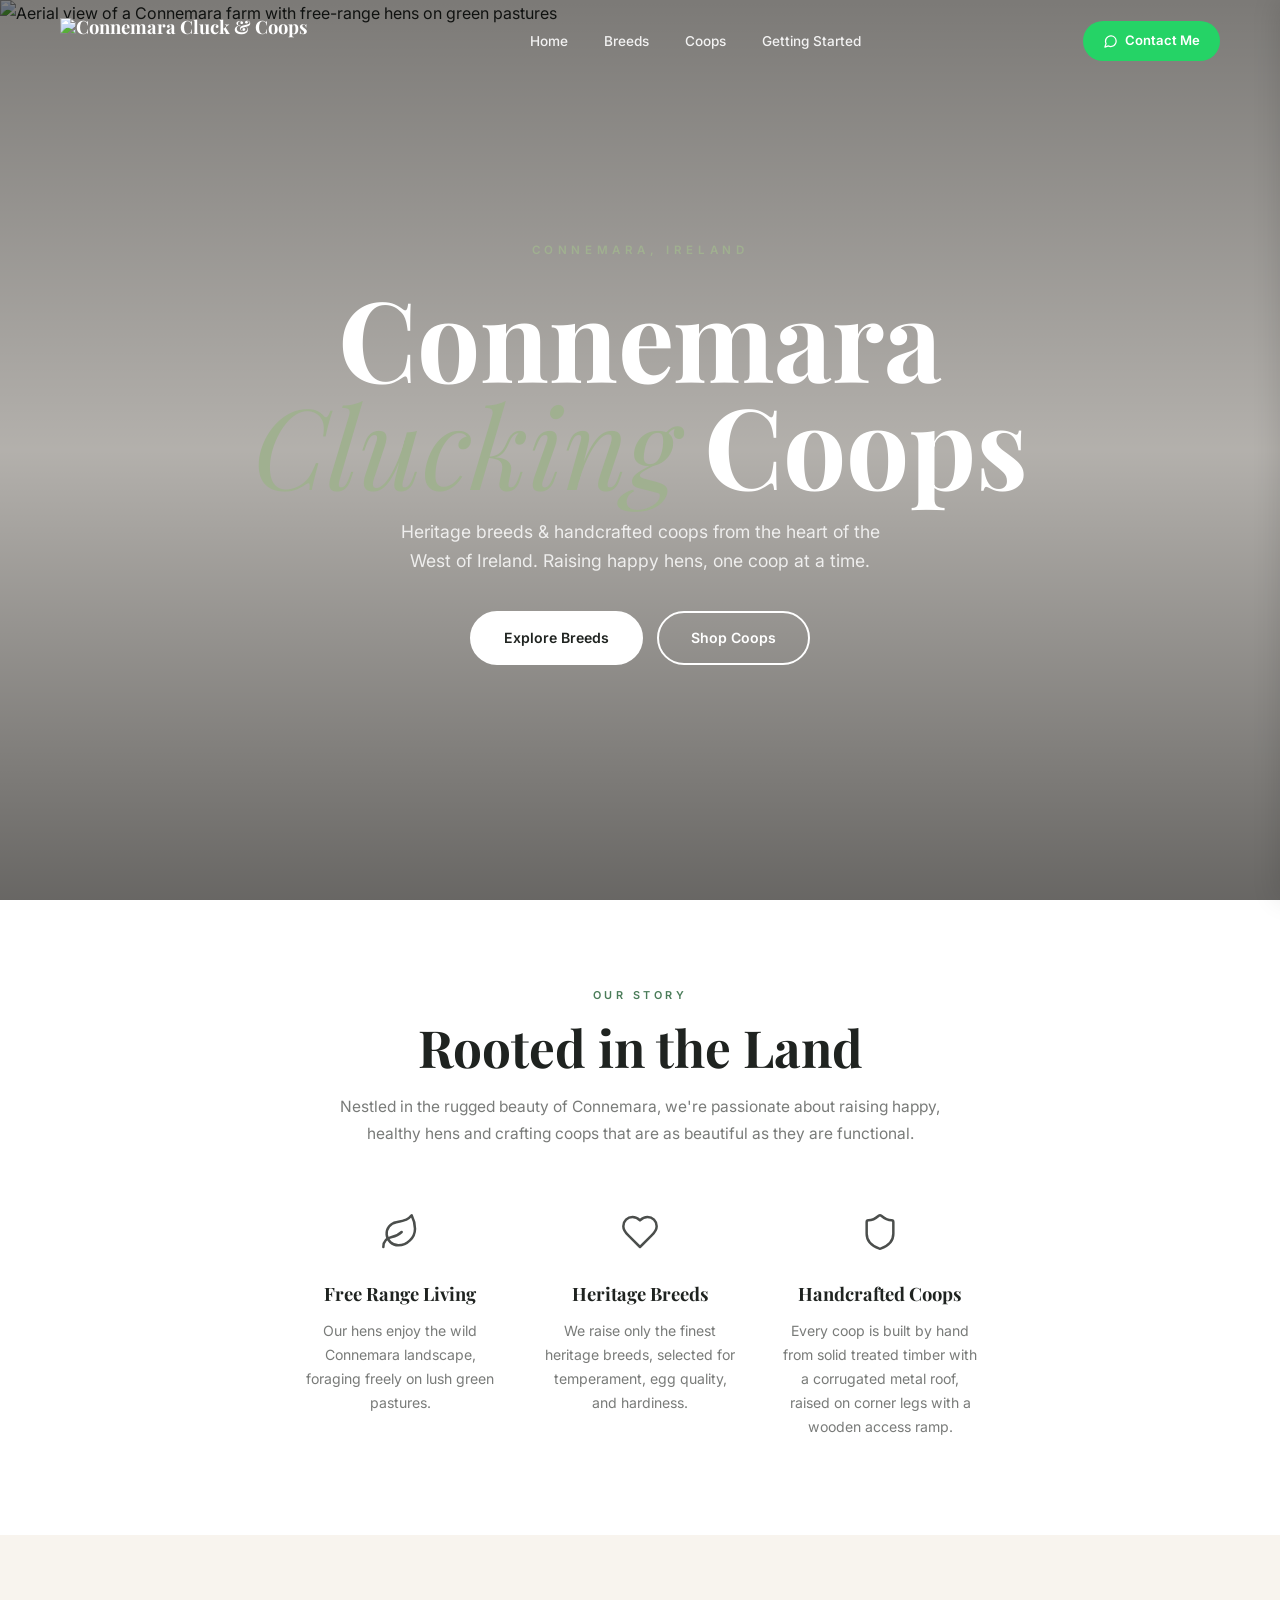
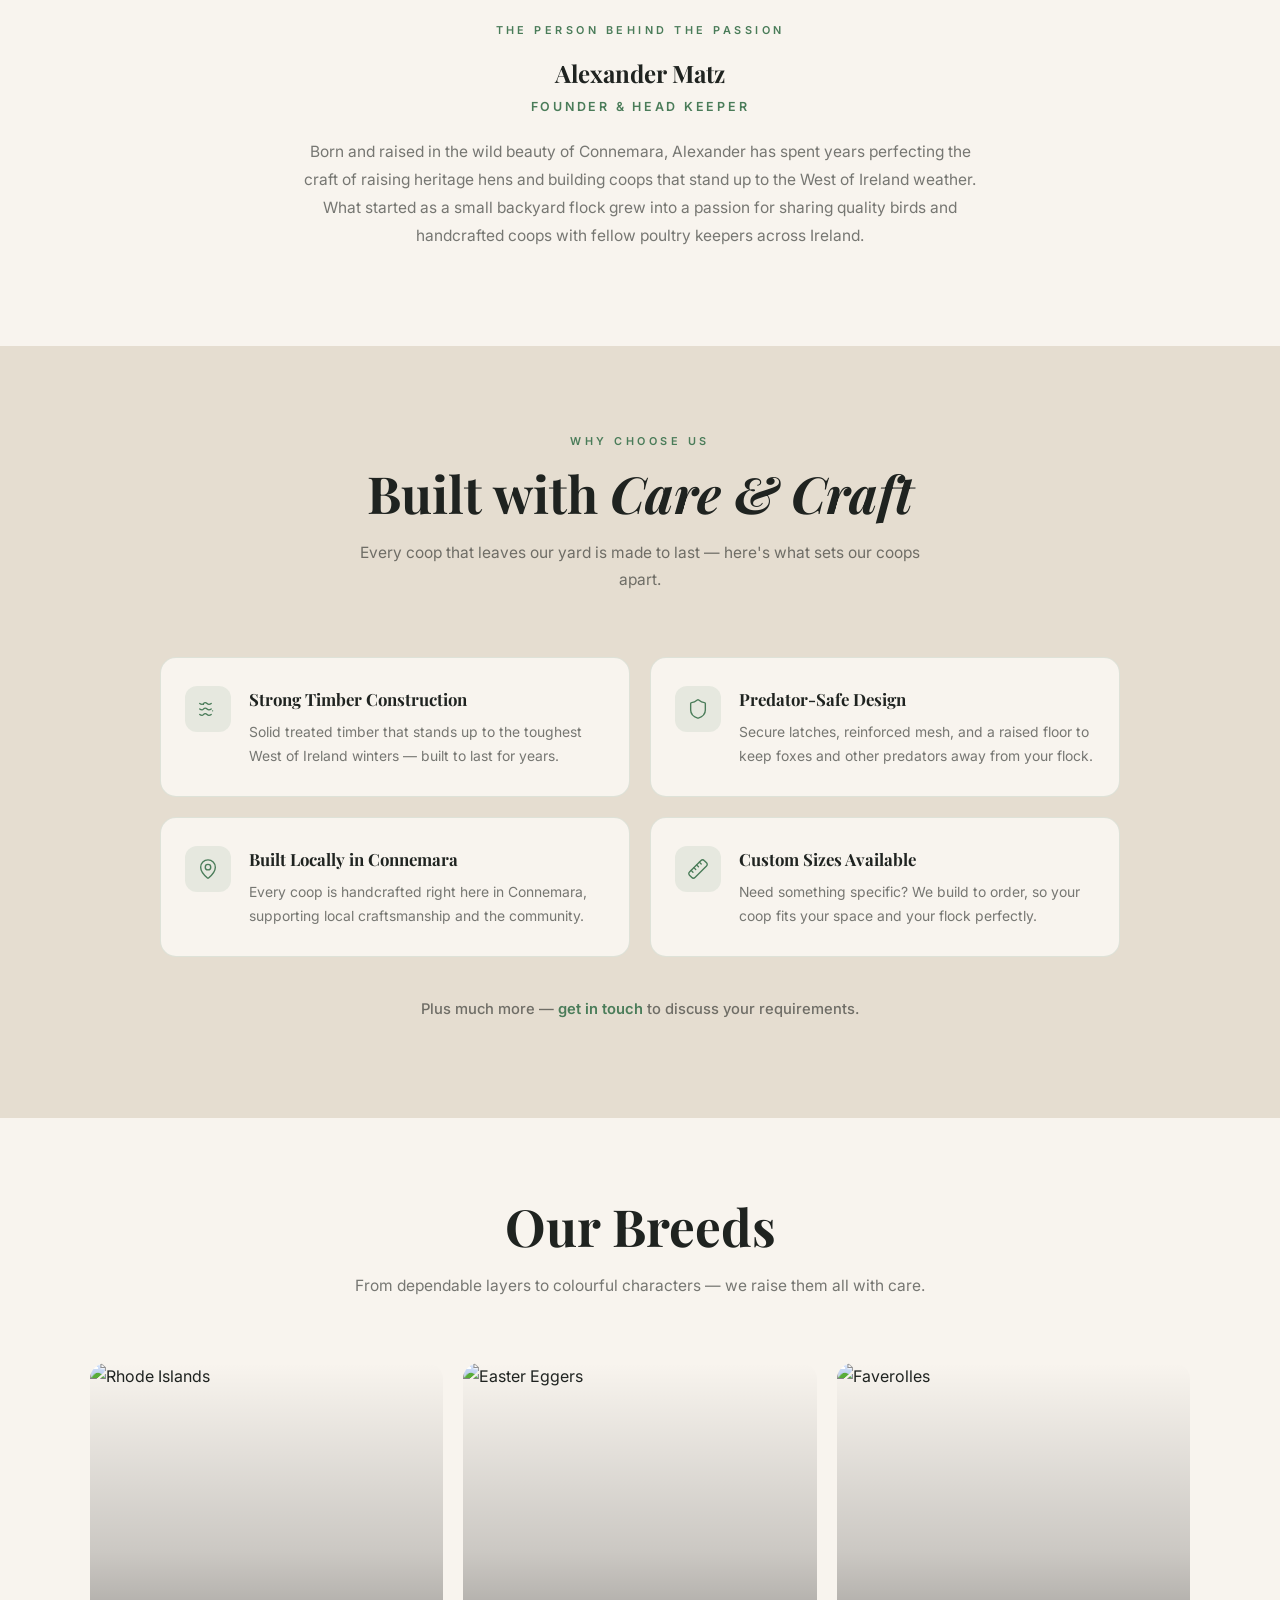
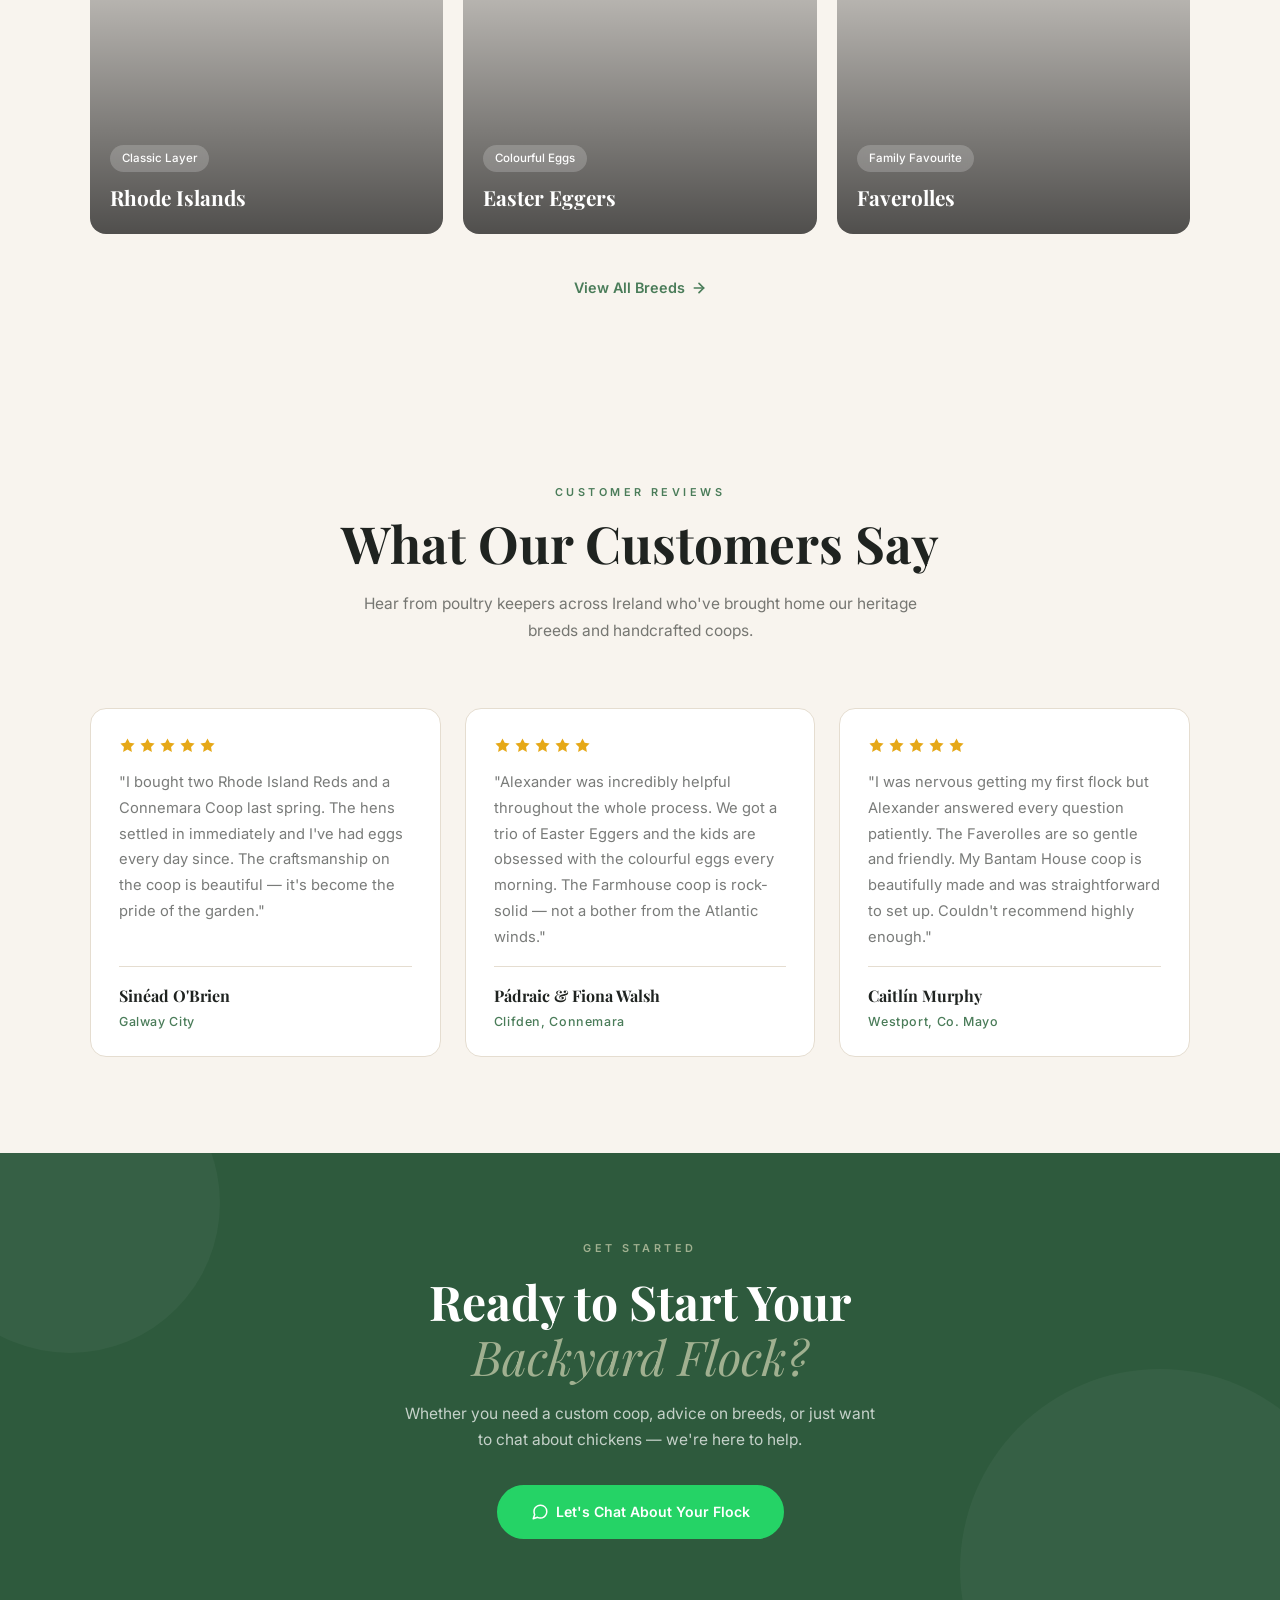
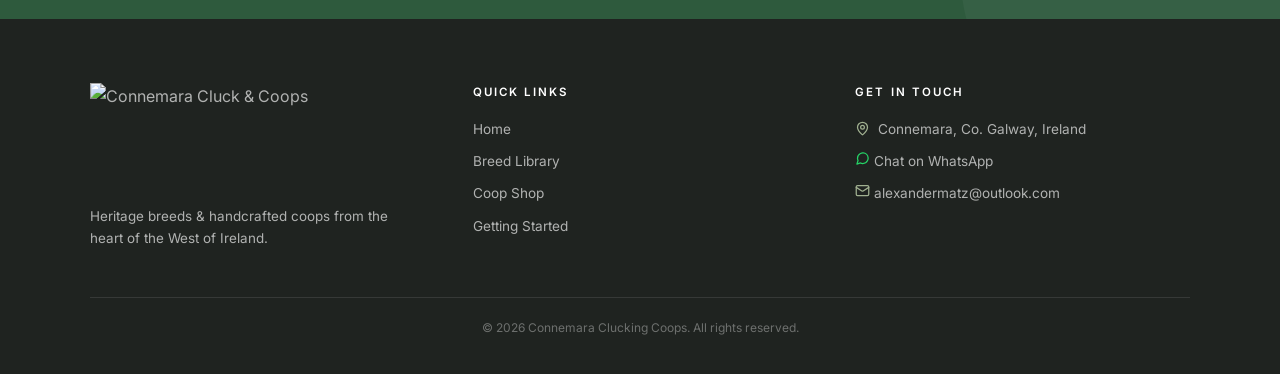
==== index.html @ 6ba86754 "Merge pull request #11 from alexandermatz/copilot/create-company-why-choose-us Add "Why Choose Us" s" ====
<!DOCTYPE html>
<html lang="en">
<head>
  <meta charset="UTF-8" />
  <meta name="viewport" content="width=device-width, initial-scale=1.0" />
  <title>Connemara Clucking Coops – Heritage Breeds &amp; Handcrafted Coops</title>
  <meta name="description" content="Heritage breeds &amp; handcrafted coops from the heart of the West of Ireland. Raising happy hens, one coop at a time." />
  <link rel="stylesheet" href="css/style.css" />
  <link rel="preconnect" href="https://fonts.googleapis.com" />
  <link rel="preconnect" href="https://fonts.gstatic.com" crossorigin />
  <link href="https://fonts.googleapis.com/css2?family=Playfair+Display:ital,wght@0,700;1,400&family=Inter:wght@400;500;600&display=swap" rel="stylesheet" />
</head>
<body>

  <!-- SVG symbol definitions -->
  <svg xmlns="http://www.w3.org/2000/svg" style="display:none">
    <symbol id="icon-star" viewBox="0 0 24 24"><polygon points="12 2 15.09 8.26 22 9.27 17 14.14 18.18 21.02 12 17.77 5.82 21.02 7 14.14 2 9.27 8.91 8.26 12 2"/></symbol>
  </svg>

  <!-- NAVBAR -->
  <header class="navbar" id="navbar">
    <a href="index.html" class="nav-logo" aria-label="Home – Connemara Cluck &amp; Coops"><img src="https://github.com/user-attachments/assets/7e8cd3fb-cd2d-4c1d-a1d1-ea41fa960fbd" alt="Connemara Cluck &amp; Coops" class="nav-logo-img" /></a>

    <nav class="nav-links" aria-label="Main navigation">
      <a href="index.html">Home</a>
      <a href="breeds.html">Breeds</a>
      <a href="coops.html">Coops</a>
      <a href="getting-started.html">Getting Started</a>
    </nav>

    <a href="https://wa.me/353894059728?text=Hi!%20I%20have%20a%20question%20about%20your%20chickens%20and%20coops."
       target="_blank" rel="noopener noreferrer" class="nav-wa-btn">
      <svg viewBox="0 0 24 24" fill="none" stroke="currentColor" stroke-width="2" stroke-linecap="round" stroke-linejoin="round" aria-hidden="true"><path d="M21 11.5a8.38 8.38 0 0 1-.9 3.8 8.5 8.5 0 0 1-7.6 4.7 8.38 8.38 0 0 1-3.8-.9L3 21l1.9-5.7a8.38 8.38 0 0 1-.9-3.8 8.5 8.5 0 0 1 4.7-7.6 8.38 8.38 0 0 1 3.8-.9h.5a8.48 8.48 0 0 1 8 8v.5z"/></svg>
      Contact Me
    </a>

    <button class="nav-hamburger" id="hamburger" aria-label="Open menu" aria-expanded="false">
      <svg width="22" height="16" viewBox="0 0 22 16" fill="none" aria-hidden="true">
        <line x1="0" y1="1"  x2="22" y2="1"  stroke="currentColor" stroke-width="2" stroke-linecap="round"/>
        <line x1="0" y1="8"  x2="22" y2="8"  stroke="currentColor" stroke-width="2" stroke-linecap="round"/>
        <line x1="0" y1="15" x2="22" y2="15" stroke="currentColor" stroke-width="2" stroke-linecap="round"/>
      </svg>
    </button>

  </header>

  <nav class="nav-drawer" id="nav-drawer" aria-hidden="true" aria-label="Mobile navigation">
    <button class="nav-close" id="nav-close" aria-label="Close menu">
      <svg width="18" height="18" viewBox="0 0 18 18" fill="none" aria-hidden="true">
        <line x1="1" y1="1" x2="17" y2="17" stroke="currentColor" stroke-width="2" stroke-linecap="round"/>
        <line x1="17" y1="1" x2="1"  y2="17" stroke="currentColor" stroke-width="2" stroke-linecap="round"/>
      </svg>
    </button>
    <a href="index.html">Home</a>
    <a href="breeds.html">Breeds</a>
    <a href="coops.html">Coops</a>
    <a href="getting-started.html">Getting Started</a>
    <a href="https://wa.me/353894059728?text=Hi!%20I%20have%20a%20question%20about%20your%20chickens%20and%20coops."
       target="_blank" rel="noopener noreferrer" class="drawer-wa">
      <svg viewBox="0 0 24 24" fill="none" stroke="currentColor" stroke-width="2" stroke-linecap="round" stroke-linejoin="round" aria-hidden="true" style="width:17px;height:17px"><path d="M21 11.5a8.38 8.38 0 0 1-.9 3.8 8.5 8.5 0 0 1-7.6 4.7 8.38 8.38 0 0 1-3.8-.9L3 21l1.9-5.7a8.38 8.38 0 0 1-.9-3.8 8.5 8.5 0 0 1 4.7-7.6 8.38 8.38 0 0 1 3.8-.9h.5a8.48 8.48 0 0 1 8 8v.5z"/></svg>
      Contact Me
    </a>
  </nav>
  <div class="nav-overlay" id="nav-overlay"></div>

  <!-- HERO -->
  <section class="hero" id="home">
    <div class="hero-img">
      <img src="https://qtrypzzcjebvfcihiynt.supabase.co/storage/v1/object/public/base44-prod/public/69ab754abaef45b9c391bbe7/db26a0042_generated_image.png"
           alt="Aerial view of a Connemara farm with free-range hens on green pastures"
           fetchpriority="high" />
    </div>
    <div class="hero-overlay"></div>
    <div class="hero-content">
      <p class="hero-location">Connemara, Ireland</p>
      <h1 class="hero-title">Connemara<br><em>Clucking</em> Coops</h1>
      <p class="hero-sub">Heritage breeds &amp; handcrafted coops from the heart of the West of Ireland. Raising happy hens, one coop at a time.</p>
      <div class="hero-btns">
        <a href="breeds.html" class="btn btn-white">Explore Breeds</a>
        <a href="coops.html"  class="btn btn-white-outline">Shop Coops</a>
      </div>
    </div>
  </section>

  <!-- OUR STORY -->
  <section class="story" id="story">
    <div class="story-header reveal">
      <p class="section-eyebrow">Our Story</p>
      <h2 class="section-heading">Rooted in the Land</h2>
      <p class="section-body">Nestled in the rugged beauty of Connemara, we're passionate about raising happy, healthy hens and crafting coops that are as beautiful as they are functional.</p>
    </div>

    <div class="pillars">
      <div class="pillar reveal">
        <!-- Leaf icon (Lucide) -->
        <svg class="pillar-icon" viewBox="0 0 24 24" fill="none" stroke="currentColor" stroke-width="1.5" stroke-linecap="round" stroke-linejoin="round" aria-hidden="true">
          <path d="M11 20A7 7 0 0 1 9.8 6.1C15.5 5 17 4.48 19 2c1 2 2 4.18 2 8 0 5.5-4.78 10-10 10Z"/>
          <path d="M2 21c0-3 1.85-5.36 5.08-6C9.5 14.52 12 13 13 12"/>
        </svg>
        <h3>Free Range Living</h3>
        <p>Our hens enjoy the wild Connemara landscape, foraging freely on lush green pastures.</p>
      </div>

      <div class="pillar reveal" style="transition-delay:0.12s">
        <!-- Heart icon (Lucide) -->
        <svg class="pillar-icon" viewBox="0 0 24 24" fill="none" stroke="currentColor" stroke-width="1.5" stroke-linecap="round" stroke-linejoin="round" aria-hidden="true">
          <path d="M19 14c1.49-1.46 3-3.21 3-5.5A5.5 5.5 0 0 0 16.5 3c-1.76 0-3 .5-4.5 2-1.5-1.5-2.74-2-4.5-2A5.5 5.5 0 0 0 2 8.5c0 2.3 1.5 4.05 3 5.5l7 7Z"/>
        </svg>
        <h3>Heritage Breeds</h3>
        <p>We raise only the finest heritage breeds, selected for temperament, egg quality, and hardiness.</p>
      </div>

      <div class="pillar reveal" style="transition-delay:0.24s">
        <!-- Shield icon (Lucide) -->
        <svg class="pillar-icon" viewBox="0 0 24 24" fill="none" stroke="currentColor" stroke-width="1.5" stroke-linecap="round" stroke-linejoin="round" aria-hidden="true">
          <path d="M20 13c0 5-3.5 7.5-7.66 8.95a1 1 0 0 1-.67-.01C7.5 20.5 4 18 4 13V6a1 1 0 0 1 1-1c2 0 4.5-1.2 6.24-2.72a1.17 1.17 0 0 1 1.52 0C14.51 3.81 17 5 19 5a1 1 0 0 1 1 1z"/>
        </svg>
        <h3>Handcrafted Coops</h3>
        <p>Every coop is built by hand from solid treated timber with a corrugated metal roof, raised on corner legs with a wooden access ramp.</p>
      </div>
    </div>
  </section>

  <!-- FOUNDER -->
  <section class="founder" id="founder">
    <div class="founder-inner reveal">
      <p class="section-eyebrow">The Person Behind the Passion</p>
      <p class="founder-name">Alexander Matz</p>
      <p class="founder-title">Founder &amp; Head Keeper</p>
      <p class="founder-bio">Born and raised in the wild beauty of Connemara, Alexander has spent years perfecting the craft of raising heritage hens and building coops that stand up to the West of Ireland weather. What started as a small backyard flock grew into a passion for sharing quality birds and handcrafted coops with fellow poultry keepers across Ireland.</p>
    </div>
  </section>

  <!-- WHY CHOOSE US -->
  <section class="why-us" id="why-us">
    <div class="story-header reveal">
      <p class="section-eyebrow">Why Choose Us</p>
      <h2 class="section-heading">Built with <em>Care &amp; Craft</em></h2>
      <p class="section-body">Every coop that leaves our yard is made to last — here's what sets our coops apart.</p>
    </div>

    <div class="why-us-grid">
      <div class="why-us-item reveal">
        <div class="why-us-icon">
          <!-- Timber / tree icon (Lucide) -->
          <svg viewBox="0 0 24 24" fill="none" stroke="currentColor" stroke-width="1.5" stroke-linecap="round" stroke-linejoin="round" aria-hidden="true">
            <path d="M17 14h.01"/><path d="M7 7h.01"/>
            <path d="M3 6c.6.5 1.2 1 2.5 1C7 7 7 5 9 5c2 0 2 2 4 2 1.3 0 1.9-.5 2.5-1"/>
            <path d="M3 12c.6.5 1.2 1 2.5 1C7 13 7 11 9 11c2 0 2 2 4 2 1.3 0 1.9-.5 2.5-1"/>
            <path d="M3 18c.6.5 1.2 1 2.5 1C7 19 7 17 9 17c2 0 2 2 4 2 1.3 0 1.9-.5 2.5-1"/>
          </svg>
        </div>
        <div class="why-us-text">
          <h3>Strong Timber Construction</h3>
          <p>Solid treated timber that stands up to the toughest West of Ireland winters — built to last for years.</p>
        </div>
      </div>

      <div class="why-us-item reveal" style="transition-delay:0.12s">
        <div class="why-us-icon">
          <!-- Shield / lock icon (Lucide) -->
          <svg viewBox="0 0 24 24" fill="none" stroke="currentColor" stroke-width="1.5" stroke-linecap="round" stroke-linejoin="round" aria-hidden="true">
            <path d="M20 13c0 5-3.5 7.5-7.66 8.95a1 1 0 0 1-.67-.01C7.5 20.5 4 18 4 13V6a1 1 0 0 1 1-1c2 0 4.5-1.2 6.24-2.72a1.17 1.17 0 0 1 1.52 0C14.51 3.81 17 5 19 5a1 1 0 0 1 1 1z"/>
          </svg>
        </div>
        <div class="why-us-text">
          <h3>Predator-Safe Design</h3>
          <p>Secure latches, reinforced mesh, and a raised floor to keep foxes and other predators away from your flock.</p>
        </div>
      </div>

      <div class="why-us-item reveal" style="transition-delay:0.24s">
        <div class="why-us-icon">
          <!-- Map pin icon (Lucide) -->
          <svg viewBox="0 0 24 24" fill="none" stroke="currentColor" stroke-width="1.5" stroke-linecap="round" stroke-linejoin="round" aria-hidden="true">
            <path d="M20 10c0 4.993-5.539 10.193-7.399 11.799a1 1 0 0 1-1.202 0C9.539 20.193 4 14.993 4 10a8 8 0 0 1 16 0"/><circle cx="12" cy="10" r="3"/>
          </svg>
        </div>
        <div class="why-us-text">
          <h3>Built Locally in Connemara</h3>
          <p>Every coop is handcrafted right here in Connemara, supporting local craftsmanship and the community.</p>
        </div>
      </div>

      <div class="why-us-item reveal" style="transition-delay:0.36s">
        <div class="why-us-icon">
          <!-- Ruler icon (Lucide) -->
          <svg viewBox="0 0 24 24" fill="none" stroke="currentColor" stroke-width="1.5" stroke-linecap="round" stroke-linejoin="round" aria-hidden="true">
            <path d="M21.3 8.7 8.7 21.3c-1 1-2.5 1-3.4 0l-2.6-2.6c-1-1-1-2.5 0-3.4L15.3 2.7c1-1 2.5-1 3.4 0l2.6 2.6c1 1 1 2.5 0 3.4Z"/>
            <path d="m7.5 10.5 2 2"/><path d="m10.5 7.5 2 2"/><path d="m13.5 4.5 2 2"/><path d="m4.5 13.5 2 2"/>
          </svg>
        </div>
        <div class="why-us-text">
          <h3>Custom Sizes Available</h3>
          <p>Need something specific? We build to order, so your coop fits your space and your flock perfectly.</p>
        </div>
      </div>
    </div>

    <p class="why-us-more reveal">Plus much more — <a href="https://wa.me/353894059728?text=Hi!%20I%27d%20love%20to%20know%20more%20about%20your%20coops." target="_blank" rel="noopener noreferrer">get in touch</a> to discuss your requirements.</p>
  </section>

  <!-- BREED PREVIEW -->
  <section class="breed-preview">
    <div class="story-header reveal" style="text-align:center">
      <h2 class="section-heading">Our Breeds</h2>
      <p class="section-body">From dependable layers to colourful characters — we raise them all with care.</p>
    </div>

    <div class="breed-preview-grid">
      <div class="breed-thumb reveal">
        <img src="https://qtrypzzcjebvfcihiynt.supabase.co/storage/v1/object/public/base44-prod/public/69ab754abaef45b9c391bbe7/2b54432c7_generated_image.png"
             alt="Rhode Islands" loading="lazy" />
        <div class="breed-thumb-overlay"></div>
        <div class="breed-thumb-info">
          <span class="breed-thumb-tag">Classic Layer</span>
          <p class="breed-thumb-name">Rhode Islands</p>
        </div>
      </div>
      <div class="breed-thumb reveal" style="transition-delay:0.12s">
        <img src="https://qtrypzzcjebvfcihiynt.supabase.co/storage/v1/object/public/base44-prod/public/69ab754abaef45b9c391bbe7/d1df5f825_generated_image.png"
             alt="Easter Eggers" loading="lazy" />
        <div class="breed-thumb-overlay"></div>
        <div class="breed-thumb-info">
          <span class="breed-thumb-tag">Colourful Eggs</span>
          <p class="breed-thumb-name">Easter Eggers</p>
        </div>
      </div>
      <div class="breed-thumb reveal" style="transition-delay:0.24s">
        <img src="https://qtrypzzcjebvfcihiynt.supabase.co/storage/v1/object/public/base44-prod/public/69ab754abaef45b9c391bbe7/2c2383a2b_generated_image.png"
             alt="Faverolles" loading="lazy" />
        <div class="breed-thumb-overlay"></div>
        <div class="breed-thumb-info">
          <span class="breed-thumb-tag">Family Favourite</span>
          <p class="breed-thumb-name">Faverolles</p>
        </div>
      </div>
    </div>

    <div class="view-all-link reveal">
      <a href="breeds.html">
        View All Breeds
        <svg viewBox="0 0 24 24" fill="none" stroke="currentColor" stroke-width="2.5" stroke-linecap="round" stroke-linejoin="round" aria-hidden="true">
          <path d="m5 12h14"/><path d="m12 5 7 7-7 7"/>
        </svg>
      </a>
    </div>
  </section>

  <!-- CUSTOMER REVIEWS -->
  <section class="reviews" id="reviews">
    <div class="story-header reveal" style="text-align:center">
      <p class="section-eyebrow">Customer Reviews</p>
      <h2 class="section-heading">What Our Customers Say</h2>
      <p class="section-body">Hear from poultry keepers across Ireland who've brought home our heritage breeds and handcrafted coops.</p>
    </div>

    <div class="reviews-grid">

      <article class="review-card reveal">
        <div class="review-stars" aria-label="5 out of 5 stars">
          <svg fill="currentColor" aria-hidden="true"><use href="#icon-star"/></svg>
          <svg fill="currentColor" aria-hidden="true"><use href="#icon-star"/></svg>
          <svg fill="currentColor" aria-hidden="true"><use href="#icon-star"/></svg>
          <svg fill="currentColor" aria-hidden="true"><use href="#icon-star"/></svg>
          <svg fill="currentColor" aria-hidden="true"><use href="#icon-star"/></svg>
        </div>
        <blockquote class="review-text">"I bought two Rhode Island Reds and a Connemara Coop last spring. The hens settled in immediately and I've had eggs every day since. The craftsmanship on the coop is beautiful — it's become the pride of the garden."</blockquote>
        <footer class="review-footer">
          <span class="review-name">Sinéad O'Brien</span>
          <span class="review-location">Galway City</span>
        </footer>
      </article>

      <article class="review-card reveal" style="transition-delay:0.12s">
        <div class="review-stars" aria-label="5 out of 5 stars">
          <svg fill="currentColor" aria-hidden="true"><use href="#icon-star"/></svg>
          <svg fill="currentColor" aria-hidden="true"><use href="#icon-star"/></svg>
          <svg fill="currentColor" aria-hidden="true"><use href="#icon-star"/></svg>
          <svg fill="currentColor" aria-hidden="true"><use href="#icon-star"/></svg>
          <svg fill="currentColor" aria-hidden="true"><use href="#icon-star"/></svg>
        </div>
        <blockquote class="review-text">"Alexander was incredibly helpful throughout the whole process. We got a trio of Easter Eggers and the kids are obsessed with the colourful eggs every morning. The Farmhouse coop is rock-solid — not a bother from the Atlantic winds."</blockquote>
        <footer class="review-footer">
          <span class="review-name">Pádraic &amp; Fiona Walsh</span>
          <span class="review-location">Clifden, Connemara</span>
        </footer>
      </article>

      <article class="review-card reveal" style="transition-delay:0.24s">
        <div class="review-stars" aria-label="5 out of 5 stars">
          <svg fill="currentColor" aria-hidden="true"><use href="#icon-star"/></svg>
          <svg fill="currentColor" aria-hidden="true"><use href="#icon-star"/></svg>
          <svg fill="currentColor" aria-hidden="true"><use href="#icon-star"/></svg>
          <svg fill="currentColor" aria-hidden="true"><use href="#icon-star"/></svg>
          <svg fill="currentColor" aria-hidden="true"><use href="#icon-star"/></svg>
        </div>
        <blockquote class="review-text">"I was nervous getting my first flock but Alexander answered every question patiently. The Faverolles are so gentle and friendly. My Bantam House coop is beautifully made and was straightforward to set up. Couldn't recommend highly enough."</blockquote>
        <footer class="review-footer">
          <span class="review-name">Caitlín Murphy</span>
          <span class="review-location">Westport, Co. Mayo</span>
        </footer>
      </article>

    </div>
  </section>

  <!-- CTA -->
  <section class="cta-section">
    <div class="cta-inner reveal">
      <p class="cta-eyebrow">Get Started</p>
      <h2 class="cta-heading">Ready to Start Your<br><em>Backyard Flock?</em></h2>
      <p class="cta-body">Whether you need a custom coop, advice on breeds, or just want to chat about chickens — we're here to help.</p>
      <a href="https://wa.me/353894059728?text=Hi!%20I%27m%20interested%20in%20starting%20my%20backyard%20flock.%20Can%20you%20help%20me%20with%20breeds%20and%20coops%3F"
         target="_blank" rel="noopener noreferrer" class="btn btn-wa">
        <svg viewBox="0 0 24 24" fill="none" stroke="currentColor" stroke-width="2" stroke-linecap="round" stroke-linejoin="round" aria-hidden="true"><path d="M21 11.5a8.38 8.38 0 0 1-.9 3.8 8.5 8.5 0 0 1-7.6 4.7 8.38 8.38 0 0 1-3.8-.9L3 21l1.9-5.7a8.38 8.38 0 0 1-.9-3.8 8.5 8.5 0 0 1 4.7-7.6 8.38 8.38 0 0 1 3.8-.9h.5a8.48 8.48 0 0 1 8 8v.5z"/></svg>
        Let's Chat About Your Flock
      </a>
    </div>
  </section>

  <!-- FOOTER -->
  <footer class="footer">
    <div class="footer-cols">
      <div>
        <img src="https://github.com/user-attachments/assets/7e8cd3fb-cd2d-4c1d-a1d1-ea41fa960fbd" alt="Connemara Cluck &amp; Coops" class="footer-logo-img" />
        <p class="footer-tagline">Heritage breeds &amp; handcrafted coops from the heart of the West of Ireland.</p>
      </div>
      <div class="footer-col">
        <h4>Quick Links</h4>
        <a href="index.html">Home</a>
        <a href="breeds.html">Breed Library</a>
        <a href="coops.html">Coop Shop</a>
        <a href="getting-started.html">Getting Started</a>
      </div>
      <div class="footer-col">
        <h4>Get In Touch</h4>
        <div class="footer-contact-item">
          <svg viewBox="0 0 24 24" fill="none" stroke="currentColor" stroke-width="2" stroke-linecap="round" stroke-linejoin="round" aria-hidden="true" style="color:var(--sage)"><path d="M20 10c0 4.993-5.539 10.193-7.399 11.799a1 1 0 0 1-1.202 0C9.539 20.193 4 14.993 4 10a8 8 0 0 1 16 0"/><circle cx="12" cy="10" r="3"/></svg>
          <span>Connemara, Co. Galway, Ireland</span>
        </div>
        <a href="https://wa.me/353894059728" target="_blank" rel="noopener noreferrer" class="footer-contact-item footer-wa-link">
          <svg viewBox="0 0 24 24" fill="none" stroke="currentColor" stroke-width="2" stroke-linecap="round" stroke-linejoin="round" aria-hidden="true"><path d="M21 11.5a8.38 8.38 0 0 1-.9 3.8 8.5 8.5 0 0 1-7.6 4.7 8.38 8.38 0 0 1-3.8-.9L3 21l1.9-5.7a8.38 8.38 0 0 1-.9-3.8 8.5 8.5 0 0 1 4.7-7.6 8.38 8.38 0 0 1 3.8-.9h.5a8.48 8.48 0 0 1 8 8v.5z"/></svg>
          <span>Chat on WhatsApp</span>
        </a>
        <a href="mailto:alexandermatz@outlook.com" class="footer-contact-item footer-email-link">
          <svg viewBox="0 0 24 24" fill="none" stroke="currentColor" stroke-width="2" stroke-linecap="round" stroke-linejoin="round" aria-hidden="true"><rect width="20" height="16" x="2" y="4" rx="2"/><path d="m22 7-8.97 5.7a1.94 1.94 0 0 1-2.06 0L2 7"/></svg>
          <span>alexandermatz@outlook.com</span>
        </a>
      </div>
    </div>
    <hr class="footer-divider" />
    <p class="footer-copy">&copy; 2026 Connemara Clucking Coops. All rights reserved.</p>
  </footer>

  <script src="js/script.js"></script>
</body>
</html>
---- css/style.css ----
/* ================================================================
   Connemara Clucking Coops — stylesheet
   Matches the original base44 React design
   ================================================================ */

/* ── Reset ────────────────────────────────────────────────────── */
*, *::before, *::after { box-sizing: border-box; margin: 0; padding: 0; }
html { scroll-behavior: smooth; }

:root {
  --cream:       #F8F4EE;
  --cream-dark:  #E5DDD0;
  --green:       #4A7C59;
  --green-dark:  #2E5A3D;
  --charcoal:    #1F2320;
  --brown:       #7A4F2D;
  --sage:        #A0B090;
  --muted:       rgba(31,35,32,0.60);
}

body {
  font-family: 'Inter', system-ui, -apple-system, sans-serif;
  font-weight: 400;
  color: var(--charcoal);
  background: var(--cream);
  line-height: 1.65;
  overflow-x: hidden;
}
a { color: inherit; text-decoration: none; }
img { display: block; max-width: 100%; }
address { font-style: normal; }

/* ── Navbar ───────────────────────────────────────────────────── */
.navbar {
  position: fixed;
  top: 0; left: 0; right: 0;
  z-index: 100;
  display: flex;
  align-items: center;
  justify-content: space-between;
  padding: 18px 24px;
  transition: background 0.4s, box-shadow 0.4s, border-color 0.4s;
}
.navbar.scrolled {
  background: rgba(248,244,238,0.96);
  backdrop-filter: blur(8px);
  box-shadow: 0 1px 0 var(--cream-dark);
}
.nav-logo {
  font-family: 'Playfair Display', Georgia, serif;
  font-weight: 700;
  font-size: 1.15rem;
  line-height: 1;
  color: #fff;
  transition: color 0.4s;
}
.navbar.scrolled .nav-logo { color: var(--charcoal); }
.nav-logo em { font-style: italic; font-weight: 400; }
.nav-logo-img {
  height: 46px;
  width: auto;
  display: block;
}

.nav-links {
  display: none;
  align-items: center;
  gap: 36px;
}
.nav-links a {
  font-size: 0.85rem;
  font-weight: 500;
  color: rgba(255,255,255,0.9);
  transition: opacity 0.2s;
}
.nav-links a:hover { opacity: 0.7; }
.navbar.scrolled .nav-links a { color: var(--charcoal); }

.nav-wa-btn {
  display: none;
  align-items: center;
  gap: 7px;
  background: #25D366;
  color: #fff;
  padding: 9px 20px;
  border-radius: 999px;
  font-size: 0.82rem;
  font-weight: 600;
  transition: background 0.2s;
}
.nav-wa-btn:hover { background: #1da851; }
.nav-wa-btn svg { width: 15px; height: 15px; }

.nav-hamburger {
  background: none;
  border: none;
  cursor: pointer;
  padding: 4px;
  color: #fff;
  transition: color 0.4s;
}
.navbar.scrolled .nav-hamburger { color: var(--charcoal); }

/* Mobile drawer */
.nav-drawer {
  position: fixed;
  top: 0; right: 0; bottom: 0;
  width: 280px;
  background: #fff;
  z-index: 200;
  display: flex;
  flex-direction: column;
  padding: 80px 32px 40px;
  gap: 6px;
  transform: translateX(100%);
  transition: transform 0.3s cubic-bezier(0.4, 0, 0.2, 1);
  box-shadow: -4px 0 24px rgba(0,0,0,0.1);
}
.nav-drawer.open { transform: translateX(0); }
.nav-drawer a {
  font-size: 1.05rem;
  font-weight: 500;
  padding: 12px 0;
  border-bottom: 1px solid var(--cream-dark);
  color: var(--charcoal);
}
.nav-drawer a:hover { color: var(--green); }
.nav-drawer .drawer-wa {
  margin-top: 16px;
  display: flex;
  align-items: center;
  gap: 8px;
  justify-content: center;
  background: #25D366;
  color: #fff;
  padding: 13px 20px;
  border-radius: 999px;
  font-weight: 600;
  font-size: 0.9rem;
  border-bottom: none;
}
.nav-drawer .drawer-wa:hover { background: #1da851; color: #fff; }

.nav-close {
  position: absolute;
  top: 20px; right: 20px;
  background: none;
  border: none;
  cursor: pointer;
  color: var(--charcoal);
  padding: 8px;
}
.nav-overlay {
  display: none;
  position: fixed;
  inset: 0;
  background: rgba(0,0,0,0.4);
  z-index: 150;
}
.nav-overlay.show { display: block; }

@media (min-width: 768px) {
  .nav-links { display: flex; }
  .nav-wa-btn { display: flex; }
  .nav-hamburger { display: none; }
  .navbar { padding: 18px 40px; }
}
@media (min-width: 1280px) {
  .navbar { padding: 18px 60px; }
}

/* ── Hero ─────────────────────────────────────────────────────── */
.hero {
  position: relative;
  min-height: 100vh;
  display: flex;
  align-items: center;
  justify-content: center;
  overflow: hidden;
}
.hero-img {
  position: absolute;
  inset: 0;
}
.hero-img img {
  width: 100%; height: 100%;
  object-fit: cover;
}
.hero-overlay {
  position: absolute;
  inset: 0;
  background: linear-gradient(to bottom, rgba(0,0,0,0.50) 0%, rgba(0,0,0,0.28) 50%, rgba(0,0,0,0.58) 100%);
}
.hero-content {
  position: relative;
  z-index: 1;
  text-align: center;
  padding: 0 24px;
  max-width: 900px;
  margin: 0 auto;
}
.hero-location {
  display: inline-block;
  color: var(--sage);
  font-size: 0.72rem;
  font-weight: 600;
  letter-spacing: 0.4em;
  text-transform: uppercase;
  margin-bottom: 24px;
}
.hero-title {
  font-family: 'Playfair Display', Georgia, serif;
  font-size: clamp(3rem, 10vw, 7rem);
  font-weight: 700;
  line-height: 0.95;
  color: #fff;
  margin-bottom: 20px;
}
.hero-title em {
  font-style: italic;
  font-weight: 400;
  color: var(--sage);
}
.hero-sub {
  color: rgba(255,255,255,0.82);
  font-size: clamp(0.95rem, 2vw, 1.1rem);
  max-width: 480px;
  margin: 0 auto 36px;
  line-height: 1.65;
}
.hero-btns {
  display: flex;
  flex-direction: column;
  gap: 14px;
  align-items: center;
}
@media (min-width: 480px) {
  .hero-btns { flex-direction: row; justify-content: center; }
}

.btn {
  display: inline-flex;
  align-items: center;
  justify-content: center;
  gap: 7px;
  padding: 13px 32px;
  border-radius: 999px;
  font-size: 0.88rem;
  font-weight: 600;
  font-family: 'Inter', system-ui, sans-serif;
  cursor: pointer;
  transition: all 0.25s;
  white-space: nowrap;
}
.btn-white {
  background: #fff;
  color: var(--charcoal);
  border: 2px solid #fff;
}
.btn-white:hover { background: var(--cream); }
.btn-white-outline {
  background: transparent;
  color: #fff;
  border: 2px solid #fff;
}
.btn-white-outline:hover { background: #fff; color: var(--charcoal); }
.btn-green {
  background: var(--green);
  color: #fff;
  border: 2px solid var(--green);
}
.btn-green:hover { background: var(--green-dark); border-color: var(--green-dark); }
.btn-wa {
  background: #25D366;
  color: #fff;
  border: 2px solid #25D366;
}
.btn-wa:hover { background: #1da851; border-color: #1da851; }
.btn-wa svg { width: 18px; height: 18px; }
.btn-full { width: 100%; }

/* ── Our Story ────────────────────────────────────────────────── */
.story {
  padding: 80px 24px 96px;
  background: #fff;
  text-align: center;
}
.story-header { margin-bottom: 64px; }
.section-eyebrow {
  display: inline-block;
  font-size: 0.68rem;
  font-weight: 600;
  letter-spacing: 0.32em;
  text-transform: uppercase;
  color: var(--green);
  margin-bottom: 14px;
}
.section-heading {
  font-family: 'Playfair Display', Georgia, serif;
  font-weight: 700;
  font-size: clamp(2rem, 5vw, 3.2rem);
  line-height: 1.1;
  color: var(--charcoal);
  margin-bottom: 18px;
}
.section-body {
  color: var(--muted);
  font-size: 0.97rem;
  max-width: 600px;
  margin: 0 auto;
  line-height: 1.75;
}

.pillars {
  display: grid;
  grid-template-columns: 1fr;
  gap: 48px;
  max-width: 680px;
  margin: 0 auto;
}
@media (min-width: 700px) {
  .pillars { grid-template-columns: repeat(3, 1fr); gap: 40px; }
}
.pillar { text-align: center; }
.pillar-icon {
  width: 40px; height: 40px;
  color: var(--charcoal);
  margin: 0 auto 20px;
  opacity: 0.8;
}
.pillar h3 {
  font-family: 'Playfair Display', Georgia, serif;
  font-size: 1.15rem;
  font-weight: 700;
  color: var(--charcoal);
  margin-bottom: 10px;
}
.pillar p {
  color: var(--muted);
  font-size: 0.88rem;
  line-height: 1.7;
  max-width: 220px;
  margin: 0 auto;
}

/* ── Why Choose Us ────────────────────────────────────────────── */
.why-us {
  padding: 80px 24px 96px;
  background: var(--cream-dark);
  text-align: center;
}
.why-us-grid {
  display: grid;
  grid-template-columns: 1fr;
  gap: 20px;
  max-width: 960px;
  margin: 48px auto 0;
  text-align: left;
}
@media (min-width: 600px) {
  .why-us-grid { grid-template-columns: repeat(2, 1fr); }
}
.why-us-item {
  background: var(--cream);
  border: 1px solid rgba(74,124,89,0.15);
  border-radius: 16px;
  padding: 28px 24px;
  display: flex;
  align-items: flex-start;
  gap: 18px;
  transition: box-shadow 0.3s, transform 0.3s;
}
.why-us-item:hover {
  box-shadow: 0 8px 28px rgba(0,0,0,0.08);
  transform: translateY(-2px);
}
.why-us-icon {
  width: 46px;
  height: 46px;
  background: rgba(74,124,89,0.10);
  border-radius: 12px;
  display: flex;
  align-items: center;
  justify-content: center;
  flex-shrink: 0;
}
.why-us-icon svg {
  width: 22px;
  height: 22px;
  color: var(--green);
}
.why-us-text h3 {
  font-family: 'Playfair Display', Georgia, serif;
  font-size: 1.05rem;
  font-weight: 700;
  color: var(--charcoal);
  margin-bottom: 7px;
}
.why-us-text p {
  font-size: 0.87rem;
  color: var(--muted);
  line-height: 1.7;
}
.why-us-more {
  margin-top: 40px;
  font-size: 0.92rem;
  font-weight: 500;
  color: var(--muted);
}
.why-us-more a {
  color: var(--green);
  font-weight: 600;
  text-decoration: underline;
  text-decoration-color: transparent;
  text-underline-offset: 3px;
  transition: text-decoration-color 0.2s;
}
.why-us-more a:hover { text-decoration-color: var(--green); }

/* ── Breed Preview ────────────────────────────────────────────── */
.breed-preview {
  padding: 80px 24px 96px;
}
.breed-preview-grid {
  display: grid;
  grid-template-columns: 1fr;
  gap: 20px;
  max-width: 1100px;
  margin: 48px auto 40px;
}
@media (min-width: 600px) {
  .breed-preview-grid { grid-template-columns: repeat(3, 1fr); }
}
.breed-thumb {
  position: relative;
  border-radius: 16px;
  overflow: hidden;
  aspect-ratio: 3/4;
  cursor: pointer;
}
.breed-thumb img {
  width: 100%; height: 100%;
  object-fit: cover;
  transition: transform 0.7s;
}
.breed-thumb:hover img { transform: scale(1.08); }
.breed-thumb-overlay {
  position: absolute;
  inset: 0;
  background: linear-gradient(to top, rgba(0,0,0,0.68) 0%, rgba(0,0,0,0.18) 60%, transparent 100%);
}
.breed-thumb-info {
  position: absolute;
  bottom: 0; left: 0; right: 0;
  padding: 20px;
}
.breed-thumb-tag {
  display: inline-block;
  background: rgba(255,255,255,0.20);
  backdrop-filter: blur(4px);
  color: #fff;
  font-size: 0.72rem;
  font-weight: 500;
  padding: 4px 12px;
  border-radius: 999px;
  margin-bottom: 8px;
}
.breed-thumb-name {
  font-family: 'Playfair Display', Georgia, serif;
  font-size: 1.3rem;
  font-weight: 700;
  color: #fff;
}
.view-all-link {
  text-align: center;
}
.view-all-link a {
  display: inline-flex;
  align-items: center;
  gap: 6px;
  font-size: 0.9rem;
  font-weight: 600;
  color: var(--green);
  transition: color 0.2s;
}
.view-all-link a:hover { color: var(--green-dark); }
.view-all-link svg { width: 16px; height: 16px; transition: transform 0.2s; }
.view-all-link a:hover svg { transform: translateX(3px); }

/* ── Customer Reviews ─────────────────────────────────────────── */
.reviews {
  padding: 80px 24px 96px;
  background: var(--cream);
  text-align: center;
}

.reviews-grid {
  display: grid;
  grid-template-columns: 1fr;
  gap: 24px;
  max-width: 1100px;
  margin: 56px auto 0;
}
@media (min-width: 700px) {
  .reviews-grid { grid-template-columns: repeat(3, 1fr); }
}

.review-card {
  background: #fff;
  border-radius: 16px;
  border: 1px solid var(--cream-dark);
  padding: 28px 28px 24px;
  text-align: left;
  display: flex;
  flex-direction: column;
  gap: 16px;
  transition: box-shadow 0.4s, transform 0.3s;
}
.review-card:hover {
  box-shadow: 0 12px 40px rgba(0,0,0,0.09);
  transform: translateY(-2px);
}

.review-stars {
  display: flex;
  gap: 3px;
  color: #E6A817;
}
.review-stars svg {
  width: 17px;
  height: 17px;
  flex-shrink: 0;
}

.review-text {
  font-size: 0.92rem;
  color: var(--muted);
  line-height: 1.75;
  flex: 1;
}

.review-footer {
  display: flex;
  flex-direction: column;
  gap: 2px;
  padding-top: 16px;
  border-top: 1px solid var(--cream-dark);
}
.review-name {
  font-family: 'Playfair Display', Georgia, serif;
  font-size: 1rem;
  font-weight: 700;
  color: var(--charcoal);
}
.review-location {
  font-size: 0.78rem;
  font-weight: 500;
  color: var(--green);
  letter-spacing: 0.05em;
}

/* ── CTA section ──────────────────────────────────────────────── */
.cta-section {
  padding: 80px 24px;
  background: var(--green-dark);
  text-align: center;
  position: relative;
  overflow: hidden;
}
.cta-section::before {
  content: '';
  position: absolute;
  width: 300px; height: 300px;
  border-radius: 50%;
  background: rgba(255,255,255,0.04);
  top: -100px; left: -80px;
}
.cta-section::after {
  content: '';
  position: absolute;
  width: 400px; height: 400px;
  border-radius: 50%;
  background: rgba(255,255,255,0.04);
  bottom: -150px; right: -80px;
}
.cta-inner { position: relative; z-index: 1; max-width: 680px; margin: 0 auto; }
.cta-eyebrow {
  display: inline-block;
  font-size: 0.68rem;
  font-weight: 600;
  letter-spacing: 0.32em;
  text-transform: uppercase;
  color: var(--sage);
  margin-bottom: 16px;
}
.cta-heading {
  font-family: 'Playfair Display', Georgia, serif;
  font-size: clamp(2rem, 5vw, 3rem);
  font-weight: 700;
  color: #fff;
  margin-bottom: 16px;
  line-height: 1.15;
}
.cta-heading em { font-style: italic; font-weight: 400; color: var(--sage); }
.cta-body {
  color: rgba(255,255,255,0.72);
  font-size: 0.97rem;
  max-width: 480px;
  margin: 0 auto 32px;
  line-height: 1.7;
}

/* ── Breed Library page ───────────────────────────────────────── */
.page-hero {
  padding: 130px 24px 60px;
  text-align: center;
}
.breeds-grid {
  padding: 0 24px 80px;
  display: grid;
  grid-template-columns: 1fr;
  gap: 24px;
  max-width: 1200px;
  margin: 0 auto;
}
@media (min-width: 560px) {
  .breeds-grid { grid-template-columns: repeat(2, 1fr); }
}
@media (min-width: 900px) {
  .breeds-grid { grid-template-columns: repeat(3, 1fr); }
}

.breed-card {
  background: #fff;
  border-radius: 16px;
  overflow: hidden;
  border: 1px solid var(--cream-dark);
  transition: box-shadow 0.4s, transform 0.3s;
}
.breed-card:hover {
  box-shadow: 0 12px 40px rgba(0,0,0,0.12);
  transform: translateY(-2px);
}
.breed-card-photo {
  position: relative;
  aspect-ratio: 4/3;
  overflow: hidden;
}
.breed-card-photo img {
  width: 100%; height: 100%;
  object-fit: cover;
  transition: transform 0.7s;
}
.breed-card:hover .breed-card-photo img { transform: scale(1.05); }
.egg-badge {
  position: absolute;
  top: 12px; right: 12px;
  padding: 4px 12px;
  border-radius: 999px;
  font-size: 0.72rem;
  font-weight: 600;
  color: #fff;
  box-shadow: 0 2px 8px rgba(0,0,0,0.25);
}
.breed-card-body { padding: 20px 24px 24px; }
.breed-card-name {
  font-family: 'Playfair Display', Georgia, serif;
  font-size: 1.3rem;
  font-weight: 700;
  color: var(--charcoal);
  margin-bottom: 8px;
}
.breed-card-desc {
  font-size: 0.86rem;
  color: var(--muted);
  line-height: 1.65;
  margin-bottom: 16px;
}
.breed-stats {
  display: grid;
  grid-template-columns: repeat(3, 1fr);
  gap: 8px;
  padding-top: 16px;
  border-top: 1px solid var(--cream-dark);
}
.breed-stat {
  text-align: center;
}
.breed-stat svg {
  width: 16px; height: 16px;
  color: var(--green);
  margin: 0 auto 5px;
  display: block;
}
.breed-stat span {
  font-size: 0.75rem;
  color: var(--muted);
  display: block;
}

/* ── Coop Shop page ───────────────────────────────────────────── */
.coops-grid {
  padding: 0 24px 80px;
  display: grid;
  grid-template-columns: 1fr;
  gap: 28px;
  max-width: 1200px;
  margin: 0 auto;
}
@media (min-width: 900px) {
  .coops-grid { grid-template-columns: repeat(3, 1fr); }
}

.coop-card {
  background: #fff;
  border-radius: 16px;
  overflow: hidden;
  border: 1px solid var(--cream-dark);
  display: flex;
  flex-direction: column;
  transition: box-shadow 0.4s, transform 0.3s;
}
.coop-card:hover {
  box-shadow: 0 12px 40px rgba(0,0,0,0.12);
  transform: translateY(-2px);
}
.coop-card-photo {
  position: relative;
  aspect-ratio: 16/10;
  overflow: hidden;
}
.coop-card-photo img {
  width: 100%; height: 100%;
  object-fit: cover;
  transition: transform 0.7s;
}
.coop-card:hover .coop-card-photo img { transform: scale(1.05); }
.coop-size-badge {
  position: absolute;
  bottom: 14px; left: 14px;
  background: var(--green);
  color: #fff;
  padding: 5px 14px;
  border-radius: 999px;
  font-size: 0.8rem;
  font-weight: 600;
}
.popular-badge {
  position: absolute;
  top: 14px; right: 14px;
  background: var(--brown);
  color: #fff;
  padding: 4px 12px;
  border-radius: 999px;
  font-size: 0.72rem;
  font-weight: 600;
}
.coop-card-body {
  padding: 20px 24px;
  flex: 1;
  display: flex;
  flex-direction: column;
}
.coop-card-name {
  font-family: 'Playfair Display', Georgia, serif;
  font-size: 1.4rem;
  font-weight: 700;
  color: var(--charcoal);
  margin-bottom: 8px;
}
.coop-card-desc {
  font-size: 0.86rem;
  color: var(--muted);
  line-height: 1.65;
  margin-bottom: 18px;
}
.coop-stats {
  display: grid;
  grid-template-columns: repeat(3, 1fr);
  gap: 10px;
  margin-bottom: 18px;
}
.coop-stat {
  background: var(--cream);
  border-radius: 10px;
  padding: 10px 8px;
  text-align: center;
}
.coop-stat svg {
  width: 16px; height: 16px;
  color: var(--green);
  margin: 0 auto 5px;
  display: block;
}
.coop-stat span {
  font-size: 0.73rem;
  font-weight: 500;
  color: var(--charcoal);
  display: block;
}
.coop-features {
  flex: 1;
  margin-bottom: 18px;
}
.coop-features li {
  display: flex;
  align-items: flex-start;
  gap: 8px;
  font-size: 0.84rem;
  color: var(--muted);
  padding: 5px 0;
}
.coop-features svg {
  width: 15px; height: 15px;
  color: var(--green);
  flex-shrink: 0;
  margin-top: 2px;
}
.coop-card-footer {
  padding-top: 16px;
  border-top: 1px solid var(--cream-dark);
}
.coop-price-label {
  font-size: 0.68rem;
  font-weight: 600;
  letter-spacing: 0.15em;
  text-transform: uppercase;
  color: var(--muted);
  opacity: 0.6;
  margin-bottom: 2px;
}
.coop-price {
  font-family: 'Playfair Display', Georgia, serif;
  font-size: 2rem;
  font-weight: 700;
  color: var(--green);
  margin-bottom: 14px;
}

.custom-cta-box {
  background: #fff;
  border: 1px solid var(--cream-dark);
  border-radius: 16px;
  padding: 48px 32px;
  text-align: center;
  max-width: 680px;
  margin: 48px auto 0;
  box-shadow: 0 2px 12px rgba(0,0,0,0.05);
}
.custom-cta-box h3 {
  font-family: 'Playfair Display', Georgia, serif;
  font-size: 1.6rem;
  font-weight: 700;
  color: var(--charcoal);
  margin-bottom: 10px;
}
.custom-cta-box p {
  color: var(--muted);
  font-size: 0.92rem;
  max-width: 420px;
  margin: 0 auto 24px;
  line-height: 1.7;
}

/* ── Footer ───────────────────────────────────────────────────── */
.footer {
  background: var(--charcoal);
  padding: 64px 24px 36px;
  color: rgba(255,255,255,0.65);
}
.footer-cols {
  display: grid;
  grid-template-columns: 1fr;
  gap: 36px;
  max-width: 1100px;
  margin: 0 auto 48px;
}
@media (min-width: 700px) {
  .footer-cols { grid-template-columns: repeat(3, 1fr); gap: 48px; }
}
.footer-logo-text {
  font-family: 'Playfair Display', Georgia, serif;
  font-size: 1.4rem;
  font-weight: 700;
  color: #fff;
  line-height: 1.2;
  margin-bottom: 12px;
}
.footer-logo-text em { font-style: italic; font-weight: 400; color: var(--sage); }
.footer-logo-img {
  height: 110px;
  width: auto;
  display: block;
  margin-bottom: 12px;
}
.footer-tagline { font-size: 0.84rem; line-height: 1.65; }
.footer-col h4 {
  font-size: 0.72rem;
  font-weight: 600;
  letter-spacing: 0.18em;
  text-transform: uppercase;
  color: #fff;
  margin-bottom: 16px;
}
.footer-col a {
  display: block;
  font-size: 0.85rem;
  margin-bottom: 10px;
  transition: color 0.2s;
}
.footer-col a:hover { color: #fff; }
.footer-contact-item {
  display: flex;
  align-items: center;
  gap: 8px;
  font-size: 0.85rem;
  margin-bottom: 10px;
}
.footer-contact-item svg { width: 15px; height: 15px; flex-shrink: 0; }
.footer-wa-link { color: rgba(255,255,255,0.65); transition: color 0.2s; }
.footer-wa-link:hover { color: #25D366; }
.footer-wa-link svg { color: #25D366; }
.footer-email-link { color: rgba(255,255,255,0.65); transition: color 0.2s; }
.footer-email-link:hover { color: #fff; }
.footer-email-link svg { color: var(--sage); }
.footer-divider {
  border: none;
  border-top: 1px solid rgba(255,255,255,0.10);
  margin: 0 auto;
  max-width: 1100px;
}
.footer-copy {
  text-align: center;
  font-size: 0.75rem;
  color: rgba(255,255,255,0.35);
  margin-top: 20px;
}

/* ── Founder ──────────────────────────────────────────────────── */
.founder {
  padding: 80px 24px 96px;
  background: var(--cream);
  text-align: center;
}
.founder-inner {
  max-width: 680px;
  margin: 0 auto;
}
.founder-name {
  font-family: 'Playfair Display', Georgia, serif;
  font-size: 1.5rem;
  font-weight: 700;
  color: var(--charcoal);
  margin-bottom: 4px;
}
.founder-title {
  font-size: 0.78rem;
  font-weight: 600;
  letter-spacing: 0.22em;
  text-transform: uppercase;
  color: var(--green);
  margin-bottom: 20px;
}
.founder-bio {
  color: var(--muted);
  font-size: 0.97rem;
  line-height: 1.8;
}

/* ── Scroll-reveal ────────────────────────────────────────────── */
.reveal {
  opacity: 0;
  transform: translateY(24px);
  transition: opacity 0.6s ease, transform 0.6s ease;
}
.reveal.visible {
  opacity: 1;
  transform: translateY(0);
}

/* ── Getting Started page ─────────────────────────────────────── */

/* Step-by-step list */
.gs-steps {
  max-width: 780px;
  margin: 0 auto;
  display: flex;
  flex-direction: column;
  gap: 32px;
}
.gs-step {
  display: flex;
  gap: 24px;
  align-items: flex-start;
}
.gs-step-number {
  flex-shrink: 0;
  width: 44px;
  height: 44px;
  border-radius: 50%;
  background: var(--green);
  color: #fff;
  font-family: 'Playfair Display', Georgia, serif;
  font-size: 1.1rem;
  font-weight: 700;
  display: flex;
  align-items: center;
  justify-content: center;
}
.gs-step-content h3 {
  font-family: 'Playfair Display', Georgia, serif;
  font-size: 1.15rem;
  font-weight: 700;
  color: var(--charcoal);
  margin-bottom: 8px;
}
.gs-step-content p {
  color: var(--muted);
  font-size: 0.95rem;
  line-height: 1.75;
}
.gs-step-content a { color: var(--green); text-decoration: underline; }
.gs-step-content a:hover { color: var(--green-dark); }

/* What you need grid */
.gs-needs-grid {
  max-width: 1100px;
  margin: 0 auto;
  display: grid;
  grid-template-columns: 1fr;
  gap: 24px;
  padding: 0 24px;
}
@media (min-width: 600px) {
  .gs-needs-grid { grid-template-columns: repeat(2, 1fr); }
}
@media (min-width: 900px) {
  .gs-needs-grid { grid-template-columns: repeat(3, 1fr); }
}
.gs-need-card {
  background: #fff;
  border: 1px solid var(--cream-dark);
  border-radius: 12px;
  padding: 28px 24px;
}
.gs-need-icon {
  width: 36px;
  height: 36px;
  color: var(--green);
  margin-bottom: 14px;
}
.gs-need-card h3 {
  font-family: 'Playfair Display', Georgia, serif;
  font-size: 1.05rem;
  font-weight: 700;
  color: var(--charcoal);
  margin-bottom: 8px;
}
.gs-need-card p {
  color: var(--muted);
  font-size: 0.92rem;
  line-height: 1.7;
}

/* Daily routine */
.gs-routine {
  max-width: 780px;
  margin: 0 auto;
  display: flex;
  flex-direction: column;
  gap: 0;
}
.gs-routine-item {
  display: flex;
  gap: 24px;
  align-items: flex-start;
  padding: 28px 0;
  border-bottom: 1px solid var(--cream-dark);
}
.gs-routine-item:last-child { border-bottom: none; }
.gs-routine-time {
  flex-shrink: 0;
  min-width: 100px;
  font-family: 'Playfair Display', Georgia, serif;
  font-size: 1rem;
  font-weight: 700;
  color: var(--green);
}
.gs-routine-tasks p {
  color: var(--muted);
  font-size: 0.95rem;
  line-height: 1.75;
}
.gs-routine-tasks strong { color: var(--charcoal); }

/* Tips / dos & don'ts grid */
.gs-tips-grid {
  max-width: 1100px;
  margin: 0 auto;
  display: grid;
  grid-template-columns: 1fr;
  gap: 24px;
  padding: 0 24px;
}
@media (min-width: 600px) {
  .gs-tips-grid { grid-template-columns: repeat(2, 1fr); }
}
@media (min-width: 900px) {
  .gs-tips-grid { grid-template-columns: repeat(3, 1fr); }
}
.gs-tip {
  background: #fff;
  border: 1px solid var(--cream-dark);
  border-radius: 12px;
  padding: 24px;
}
.gs-tip-icon {
  width: 32px;
  height: 32px;
  margin-bottom: 12px;
}
.gs-tip-icon--good { color: var(--green); }
.gs-tip-icon--warn { color: var(--brown); }
.gs-tip h3 {
  font-family: 'Playfair Display', Georgia, serif;
  font-size: 1rem;
  font-weight: 700;
  color: var(--charcoal);
  margin-bottom: 8px;
}
.gs-tip p {
  color: var(--muted);
  font-size: 0.92rem;
  line-height: 1.7;
}

/* FAQ accordion */
.gs-faq {
  max-width: 780px;
  margin: 0 auto;
  display: flex;
  flex-direction: column;
  gap: 0;
}
.gs-faq-item {
  border-bottom: 1px solid var(--cream-dark);
}
.gs-faq-item summary {
  cursor: pointer;
  padding: 20px 0;
  font-size: 1rem;
  font-weight: 600;
  color: var(--charcoal);
  list-style: none;
  display: flex;
  justify-content: space-between;
  align-items: center;
  gap: 16px;
}
.gs-faq-item summary::-webkit-details-marker { display: none; }
.gs-faq-item summary::after {
  content: '';
  flex-shrink: 0;
  width: 18px;
  height: 18px;
  background-image: url("data:image/svg+xml,%3Csvg xmlns='http://www.w3.org/2000/svg' viewBox='0 0 24 24' fill='none' stroke='%234A7C59' stroke-width='2.5' stroke-linecap='round' stroke-linejoin='round'%3E%3Cpath d='m6 9 6 6 6-6'/%3E%3C/svg%3E");
  background-size: contain;
  background-repeat: no-repeat;
  transition: transform 0.25s;
}
.gs-faq-item[open] summary::after {
  transform: rotate(180deg);
}
.gs-faq-item p {
  padding: 0 0 20px;
  color: var(--muted);
  font-size: 0.95rem;
  line-height: 1.75;
}
.gs-faq-item p a { color: var(--green); text-decoration: underline; }
.gs-faq-item p a:hover { color: var(--green-dark); }
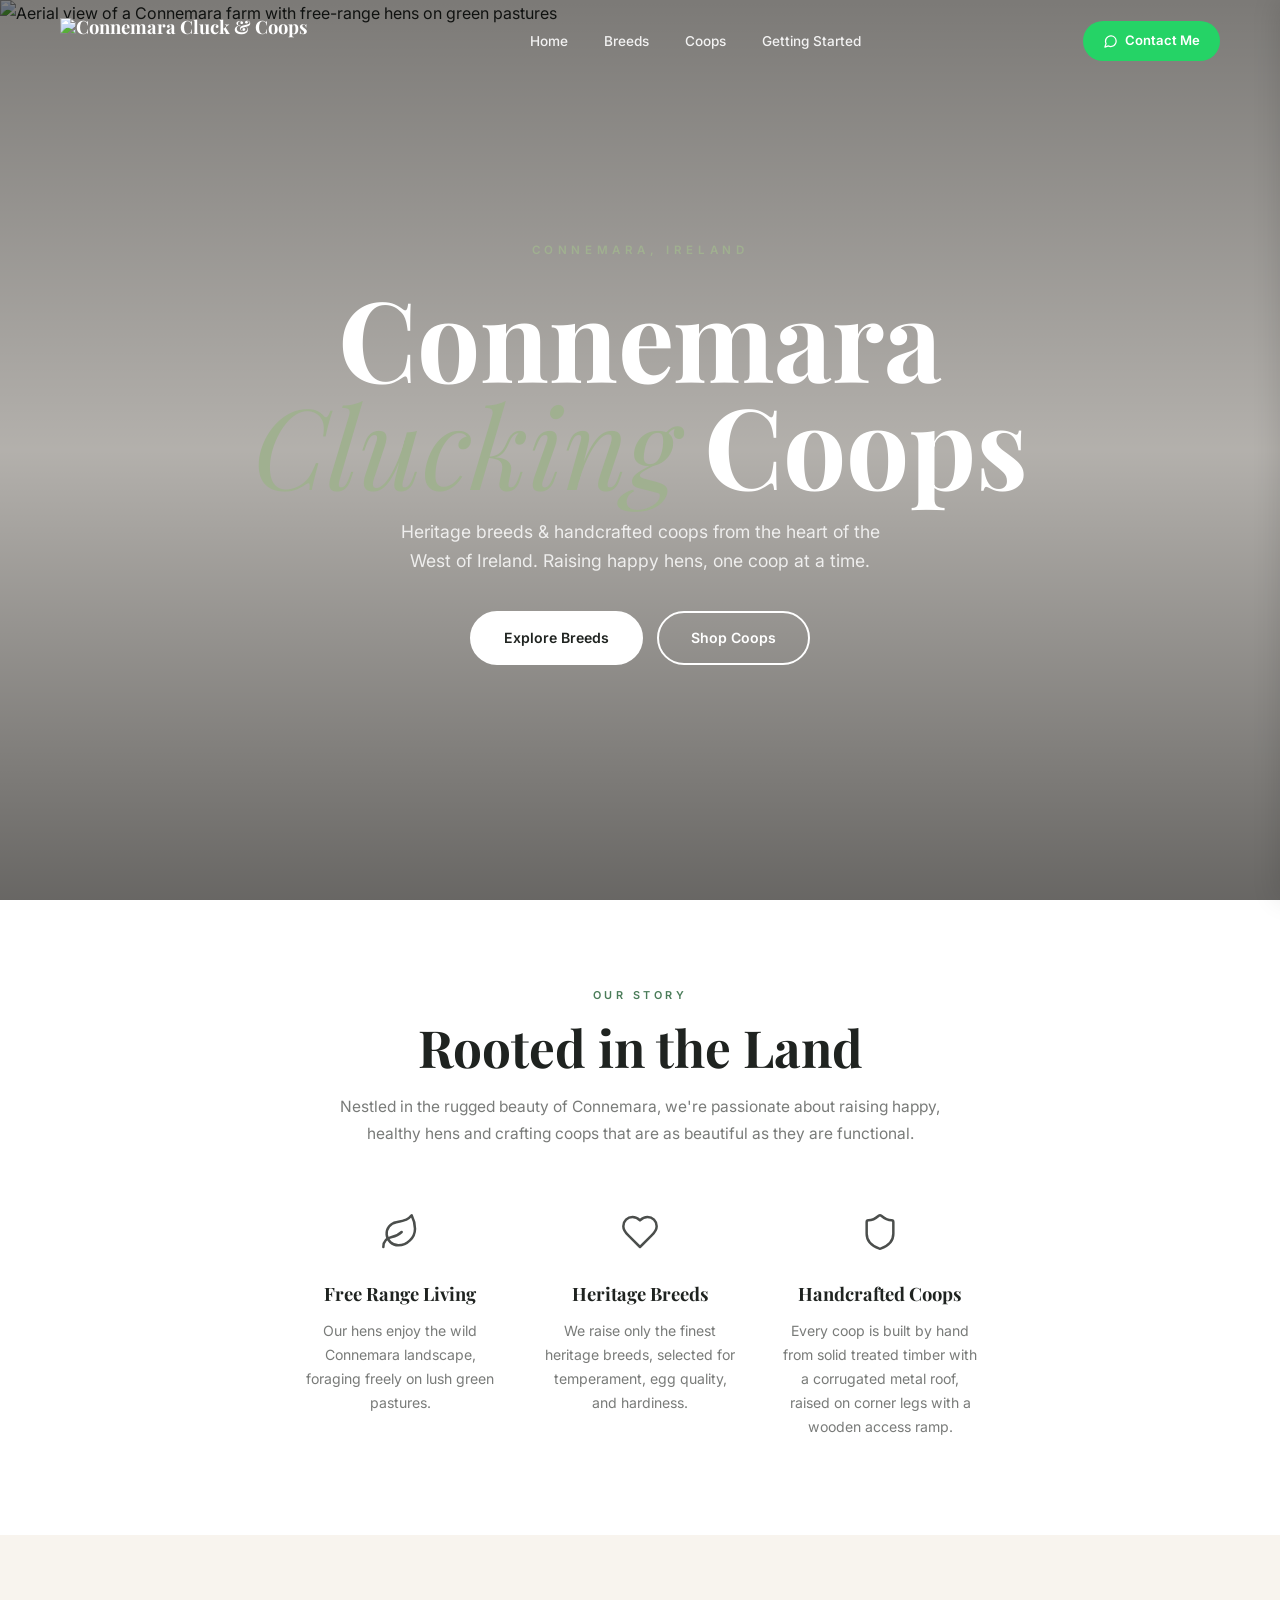
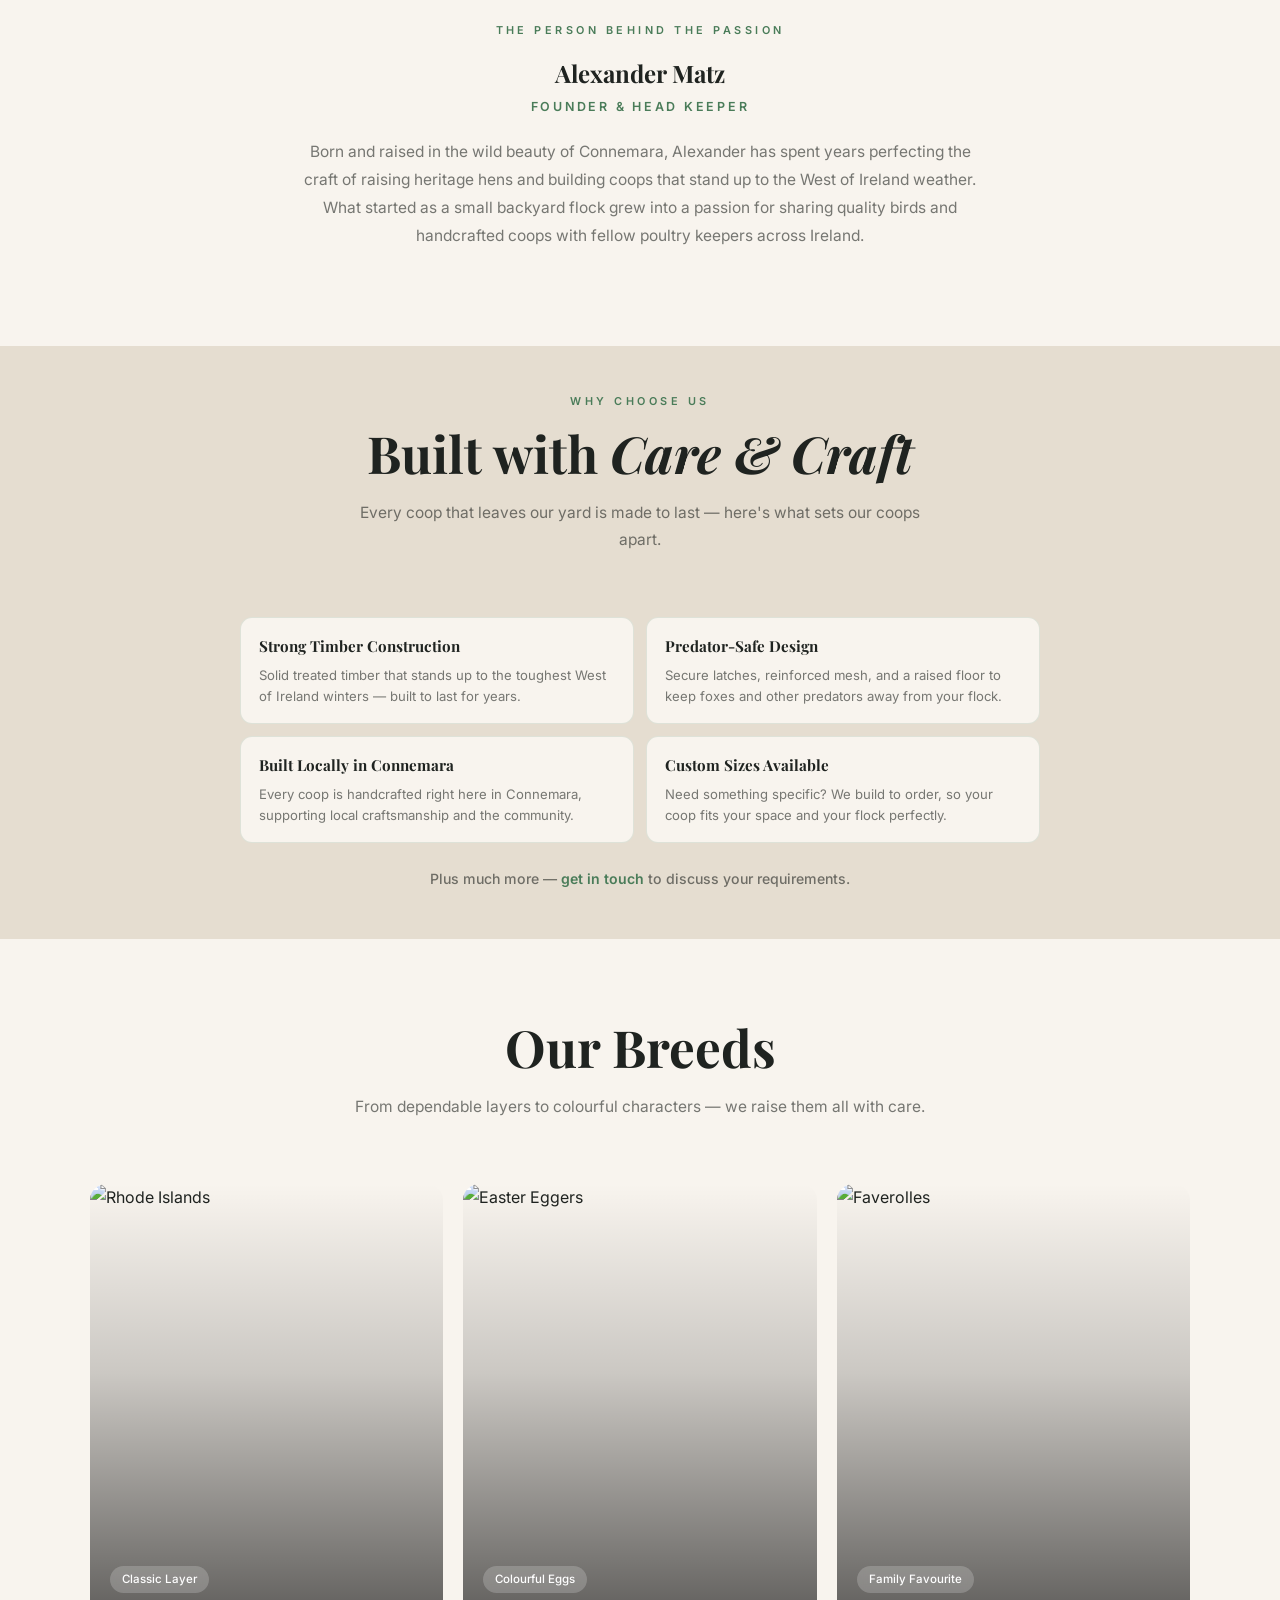
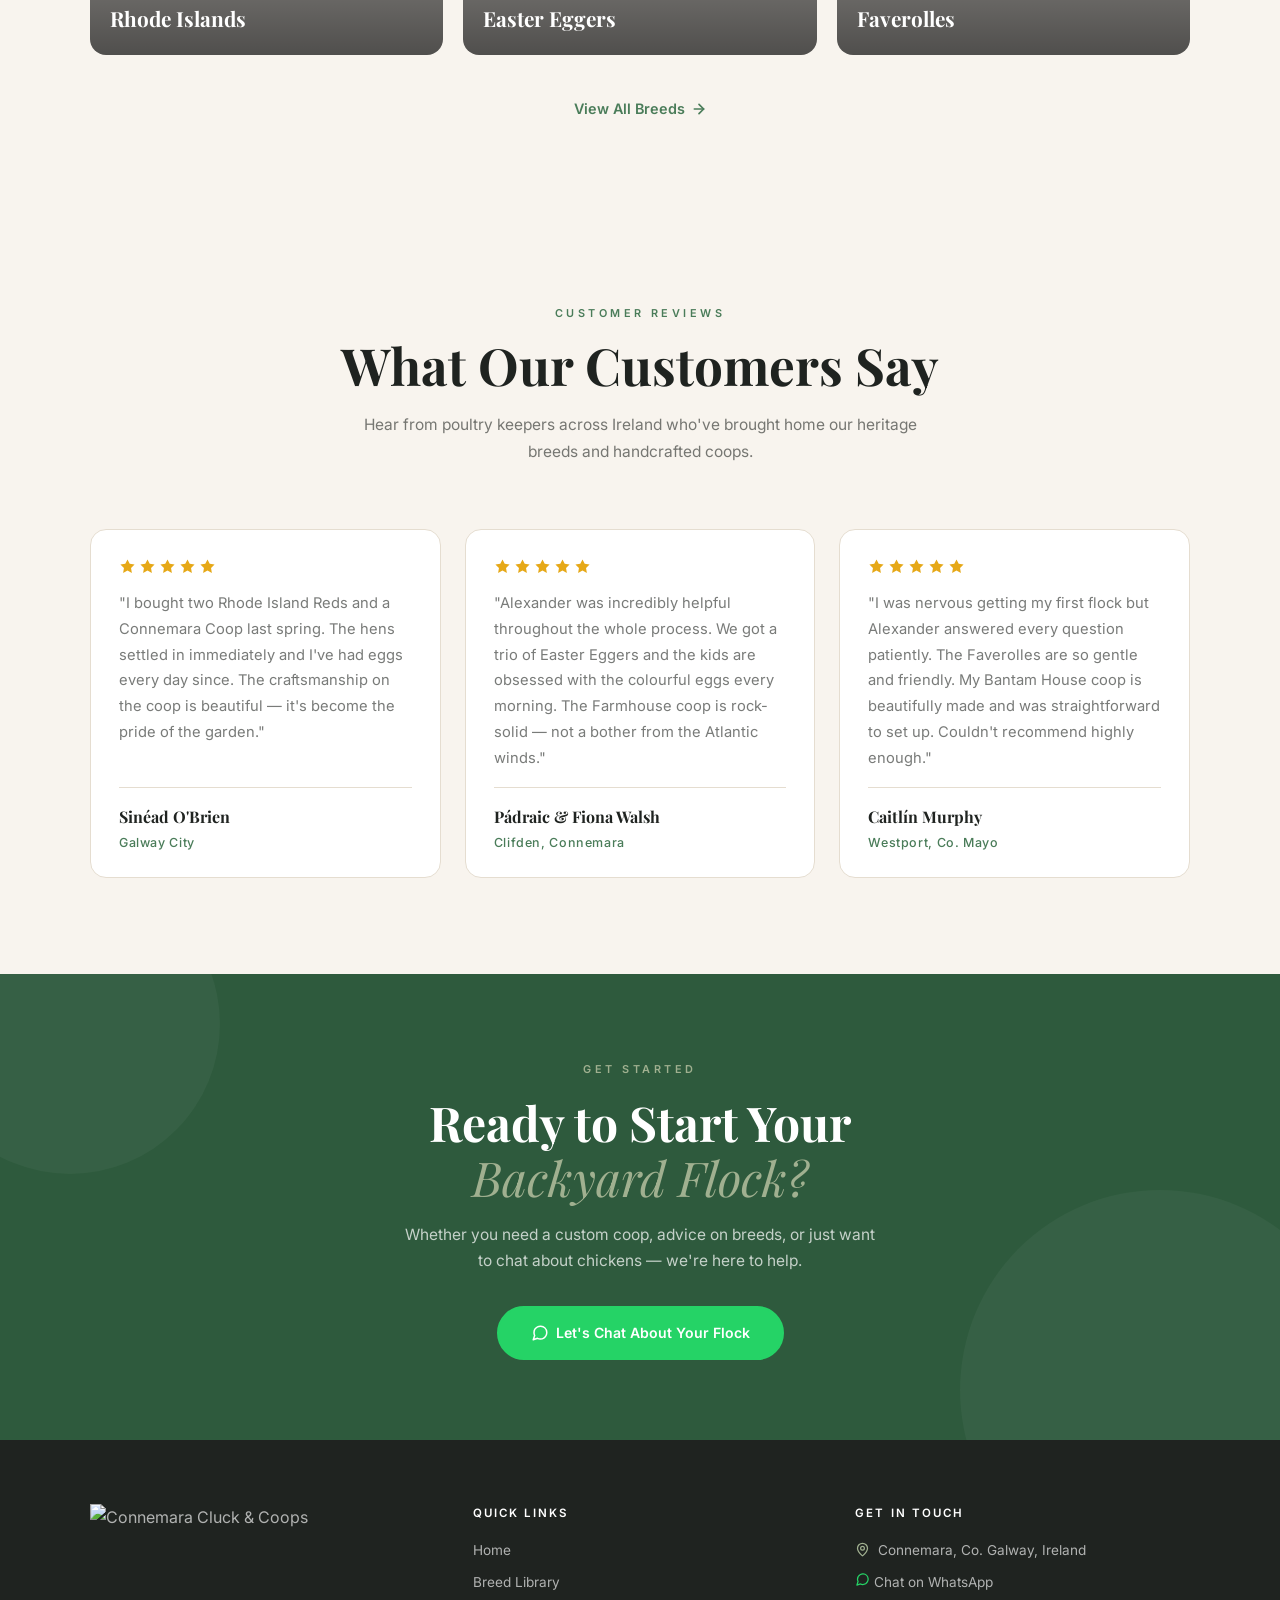
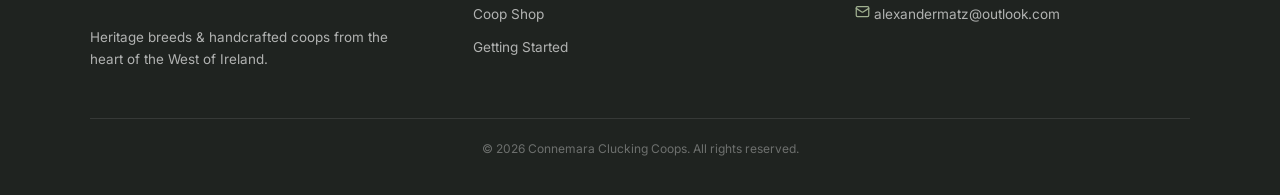
==== commit f1cfd69b: "Remove SVG icons from why-us section and reduce section size Co-authored-by: alexandermatz <26619997" ====
--- a/index.html
+++ b/index.html
@@ -141,15 +141,6 @@
 
     <div class="why-us-grid">
       <div class="why-us-item reveal">
-        <div class="why-us-icon">
-          <!-- Timber / tree icon (Lucide) -->
-          <svg viewBox="0 0 24 24" fill="none" stroke="currentColor" stroke-width="1.5" stroke-linecap="round" stroke-linejoin="round" aria-hidden="true">
-            <path d="M17 14h.01"/><path d="M7 7h.01"/>
-            <path d="M3 6c.6.5 1.2 1 2.5 1C7 7 7 5 9 5c2 0 2 2 4 2 1.3 0 1.9-.5 2.5-1"/>
-            <path d="M3 12c.6.5 1.2 1 2.5 1C7 13 7 11 9 11c2 0 2 2 4 2 1.3 0 1.9-.5 2.5-1"/>
-            <path d="M3 18c.6.5 1.2 1 2.5 1C7 19 7 17 9 17c2 0 2 2 4 2 1.3 0 1.9-.5 2.5-1"/>
-          </svg>
-        </div>
         <div class="why-us-text">
           <h3>Strong Timber Construction</h3>
           <p>Solid treated timber that stands up to the toughest West of Ireland winters — built to last for years.</p>
@@ -157,12 +148,6 @@
       </div>
 
       <div class="why-us-item reveal" style="transition-delay:0.12s">
-        <div class="why-us-icon">
-          <!-- Shield / lock icon (Lucide) -->
-          <svg viewBox="0 0 24 24" fill="none" stroke="currentColor" stroke-width="1.5" stroke-linecap="round" stroke-linejoin="round" aria-hidden="true">
-            <path d="M20 13c0 5-3.5 7.5-7.66 8.95a1 1 0 0 1-.67-.01C7.5 20.5 4 18 4 13V6a1 1 0 0 1 1-1c2 0 4.5-1.2 6.24-2.72a1.17 1.17 0 0 1 1.52 0C14.51 3.81 17 5 19 5a1 1 0 0 1 1 1z"/>
-          </svg>
-        </div>
         <div class="why-us-text">
           <h3>Predator-Safe Design</h3>
           <p>Secure latches, reinforced mesh, and a raised floor to keep foxes and other predators away from your flock.</p>
@@ -170,12 +155,6 @@
       </div>
 
       <div class="why-us-item reveal" style="transition-delay:0.24s">
-        <div class="why-us-icon">
-          <!-- Map pin icon (Lucide) -->
-          <svg viewBox="0 0 24 24" fill="none" stroke="currentColor" stroke-width="1.5" stroke-linecap="round" stroke-linejoin="round" aria-hidden="true">
-            <path d="M20 10c0 4.993-5.539 10.193-7.399 11.799a1 1 0 0 1-1.202 0C9.539 20.193 4 14.993 4 10a8 8 0 0 1 16 0"/><circle cx="12" cy="10" r="3"/>
-          </svg>
-        </div>
         <div class="why-us-text">
           <h3>Built Locally in Connemara</h3>
           <p>Every coop is handcrafted right here in Connemara, supporting local craftsmanship and the community.</p>
@@ -183,13 +162,6 @@
       </div>
 
       <div class="why-us-item reveal" style="transition-delay:0.36s">
-        <div class="why-us-icon">
-          <!-- Ruler icon (Lucide) -->
-          <svg viewBox="0 0 24 24" fill="none" stroke="currentColor" stroke-width="1.5" stroke-linecap="round" stroke-linejoin="round" aria-hidden="true">
-            <path d="M21.3 8.7 8.7 21.3c-1 1-2.5 1-3.4 0l-2.6-2.6c-1-1-1-2.5 0-3.4L15.3 2.7c1-1 2.5-1 3.4 0l2.6 2.6c1 1 1 2.5 0 3.4Z"/>
-            <path d="m7.5 10.5 2 2"/><path d="m10.5 7.5 2 2"/><path d="m13.5 4.5 2 2"/><path d="m4.5 13.5 2 2"/>
-          </svg>
-        </div>
         <div class="why-us-text">
           <h3>Custom Sizes Available</h3>
           <p>Need something specific? We build to order, so your coop fits your space and your flock perfectly.</p>
--- a/css/style.css
+++ b/css/style.css
@@ -345,16 +345,16 @@
 
 /* ── Why Choose Us ────────────────────────────────────────────── */
 .why-us {
-  padding: 80px 24px 96px;
+  padding: 40px 24px 48px;
   background: var(--cream-dark);
   text-align: center;
 }
 .why-us-grid {
   display: grid;
   grid-template-columns: 1fr;
-  gap: 20px;
-  max-width: 960px;
-  margin: 48px auto 0;
+  gap: 12px;
+  max-width: 800px;
+  margin: 28px auto 0;
   text-align: left;
 }
 @media (min-width: 600px) {
@@ -363,47 +363,29 @@
 .why-us-item {
   background: var(--cream);
   border: 1px solid rgba(74,124,89,0.15);
-  border-radius: 16px;
-  padding: 28px 24px;
-  display: flex;
-  align-items: flex-start;
-  gap: 18px;
+  border-radius: 12px;
+  padding: 16px 18px;
   transition: box-shadow 0.3s, transform 0.3s;
 }
 .why-us-item:hover {
-  box-shadow: 0 8px 28px rgba(0,0,0,0.08);
+  box-shadow: 0 6px 20px rgba(0,0,0,0.07);
   transform: translateY(-2px);
 }
-.why-us-icon {
-  width: 46px;
-  height: 46px;
-  background: rgba(74,124,89,0.10);
-  border-radius: 12px;
-  display: flex;
-  align-items: center;
-  justify-content: center;
-  flex-shrink: 0;
-}
-.why-us-icon svg {
-  width: 22px;
-  height: 22px;
-  color: var(--green);
-}
 .why-us-text h3 {
   font-family: 'Playfair Display', Georgia, serif;
-  font-size: 1.05rem;
-  font-weight: 700;
-  color: var(--charcoal);
-  margin-bottom: 7px;
+  font-size: 0.95rem;
+  font-weight: 700;
+  color: var(--charcoal);
+  margin-bottom: 6px;
 }
 .why-us-text p {
-  font-size: 0.87rem;
-  color: var(--muted);
-  line-height: 1.7;
+  font-size: 0.82rem;
+  color: var(--muted);
+  line-height: 1.6;
 }
 .why-us-more {
-  margin-top: 40px;
-  font-size: 0.92rem;
+  margin-top: 24px;
+  font-size: 0.88rem;
   font-weight: 500;
   color: var(--muted);
 }
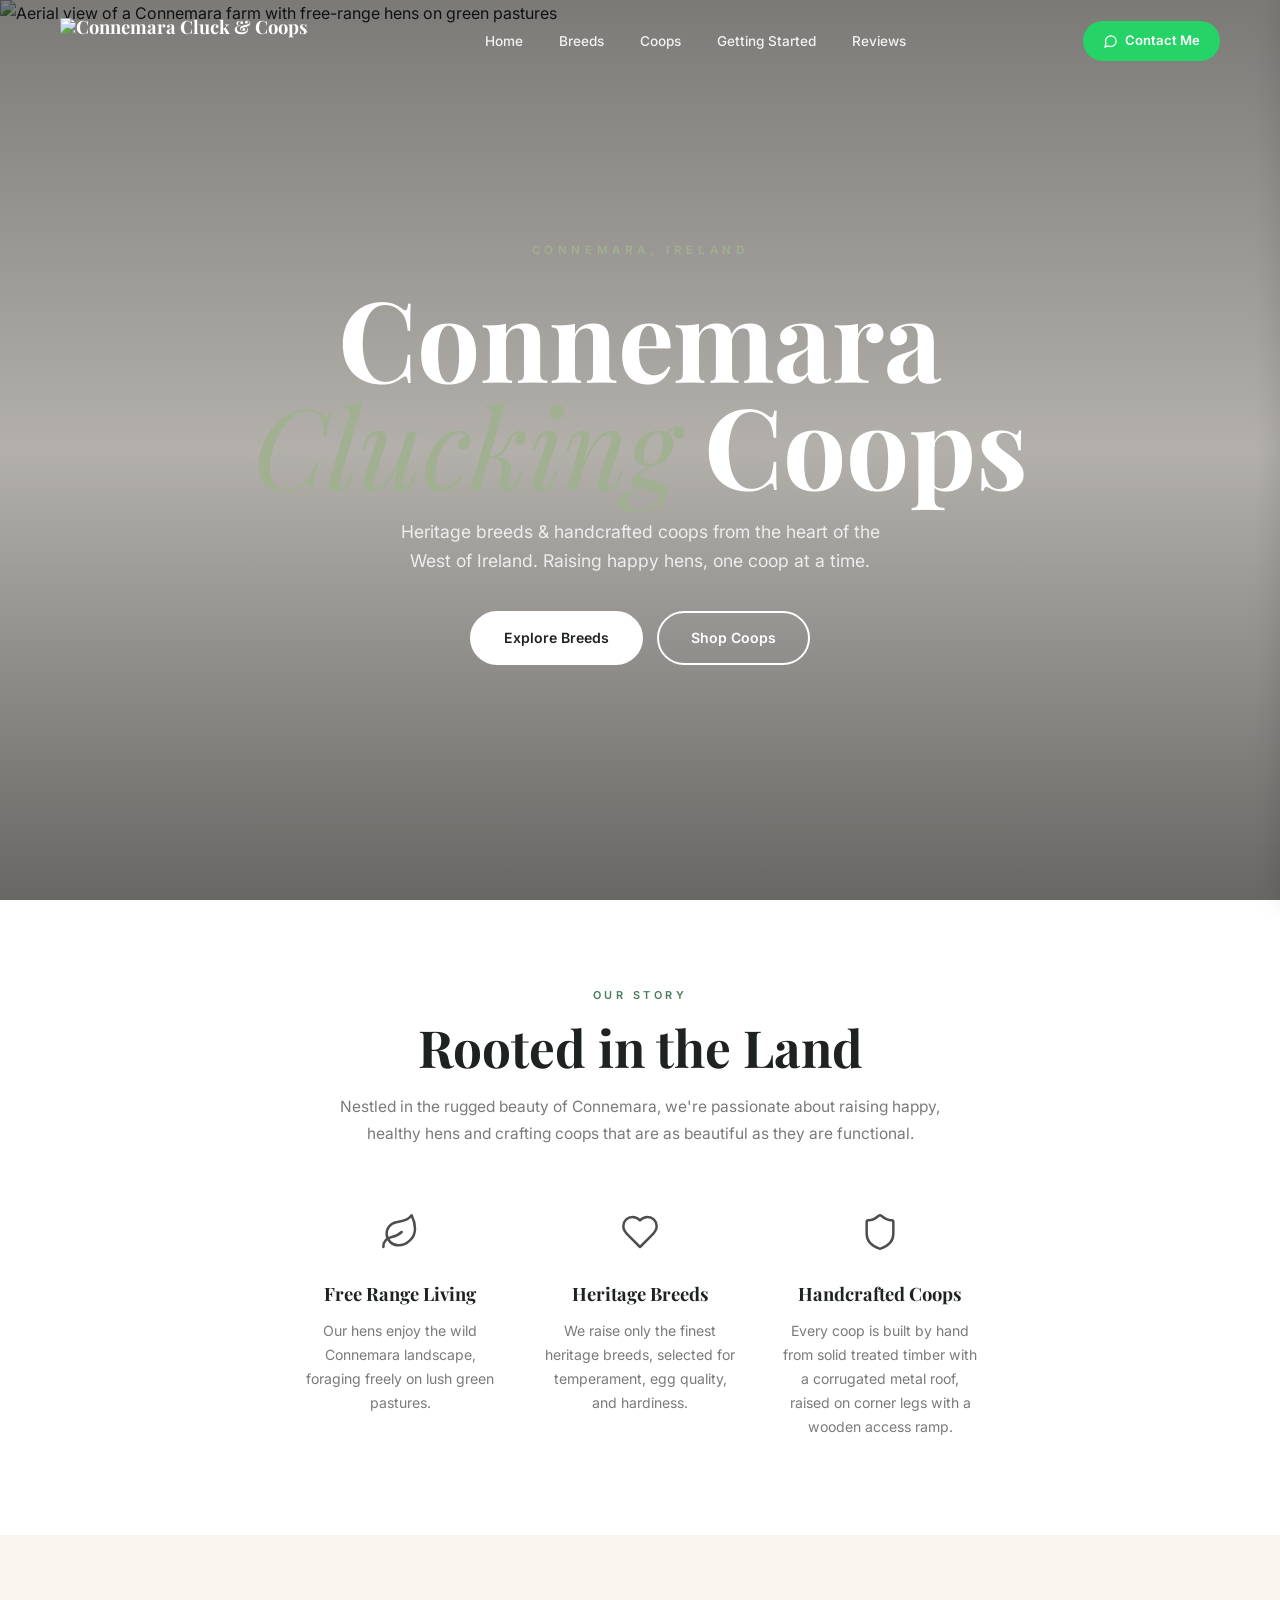
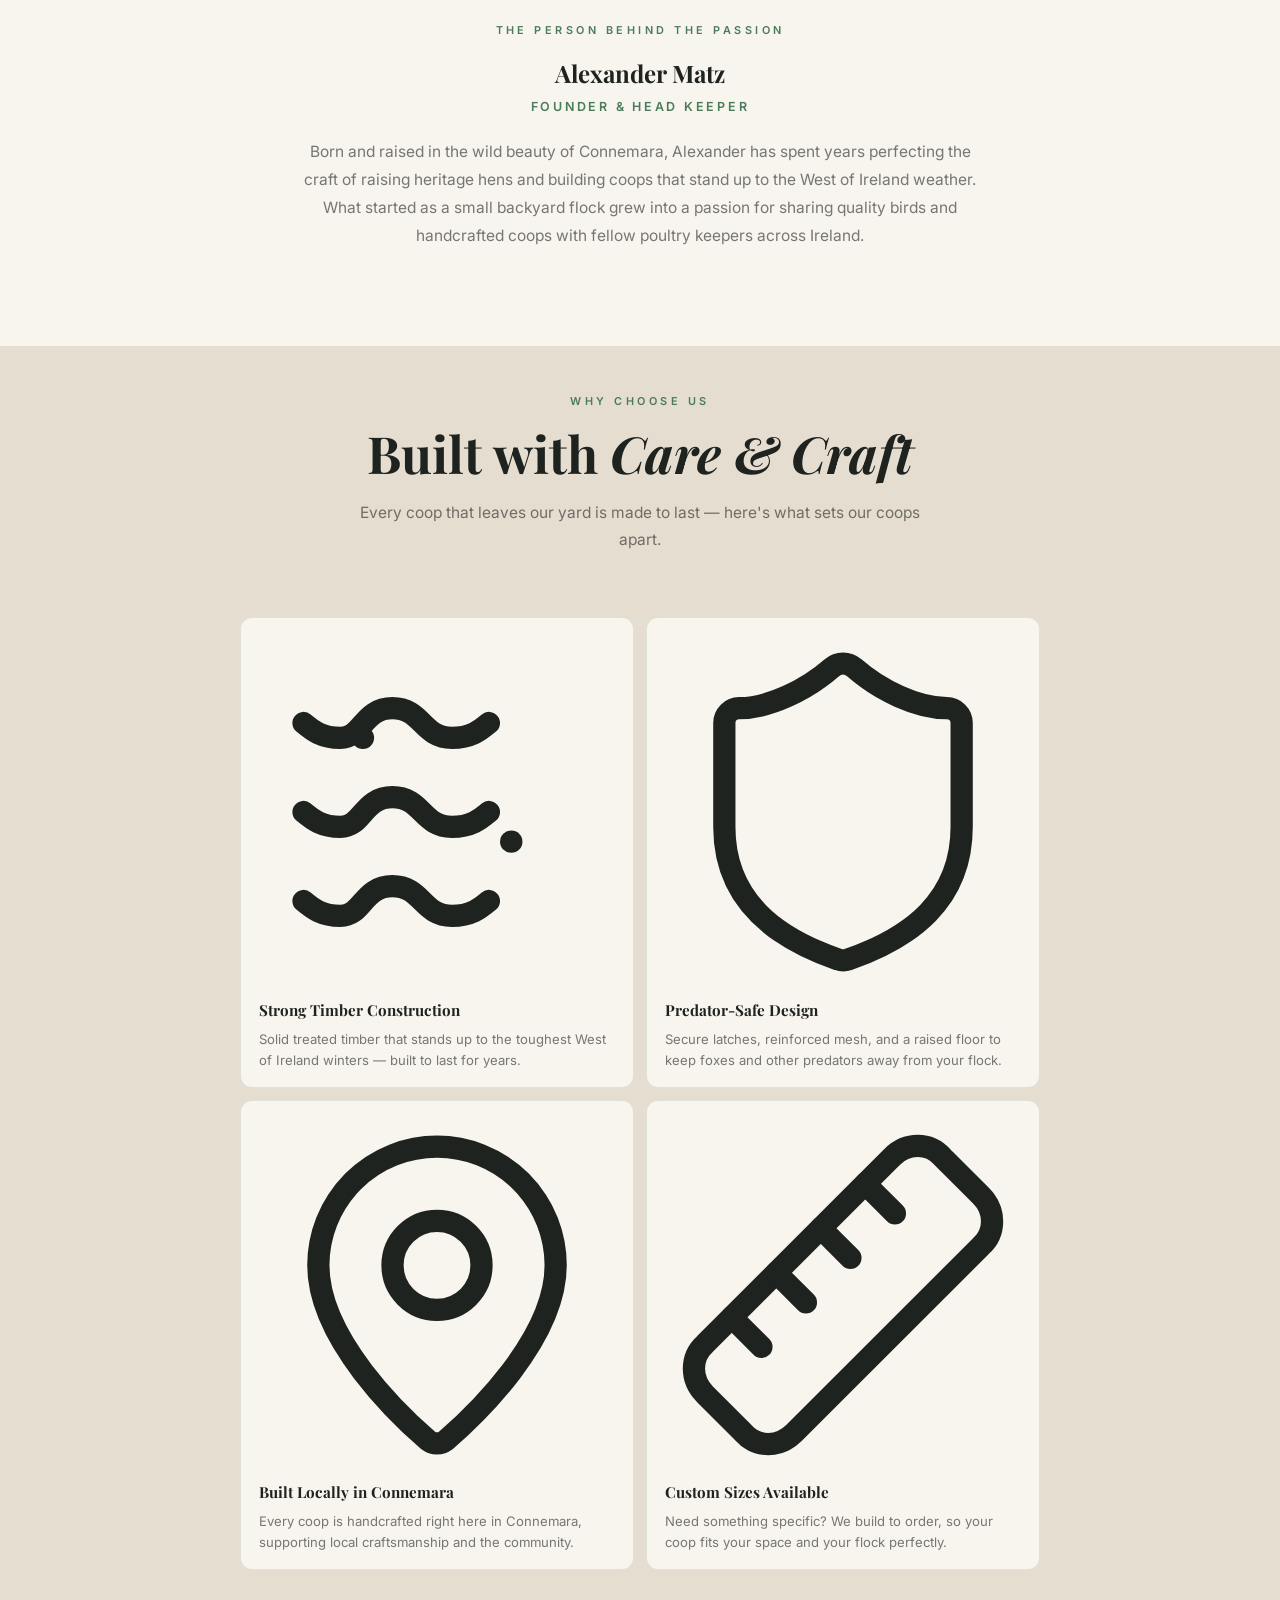
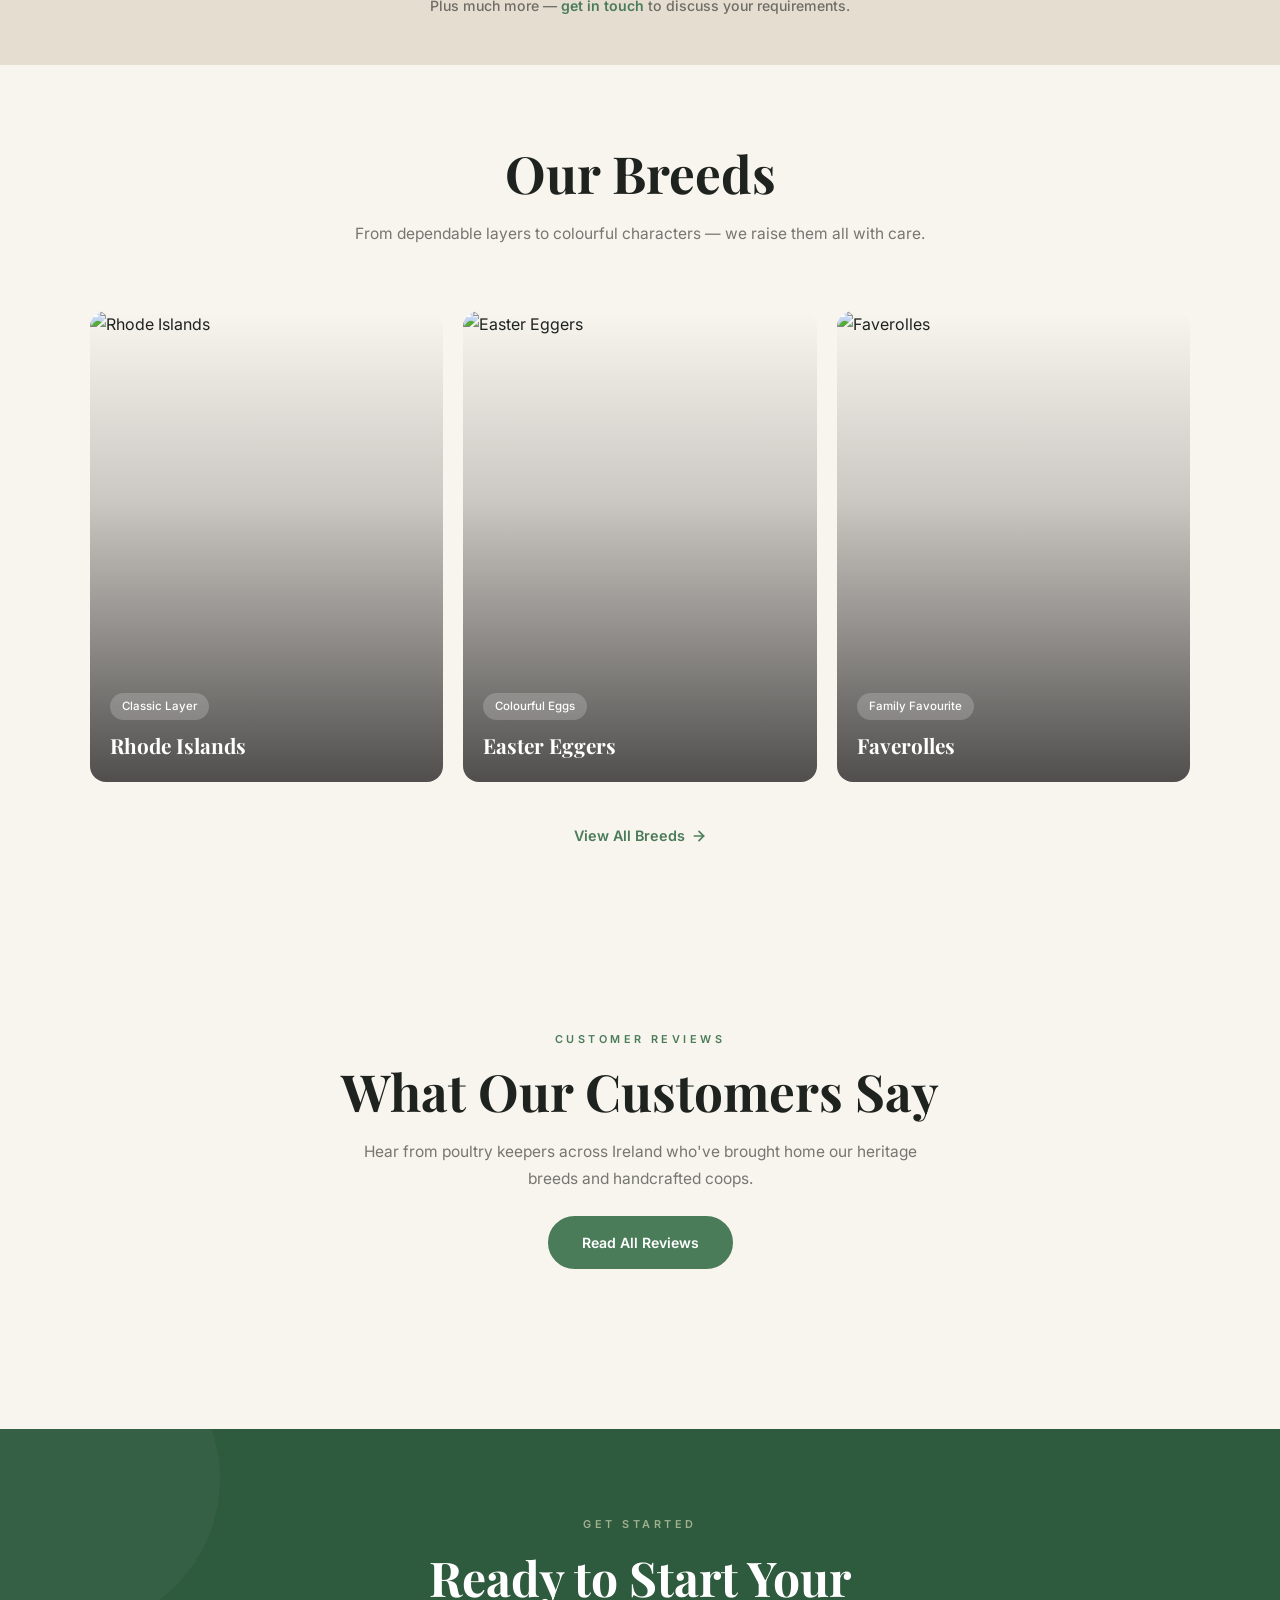
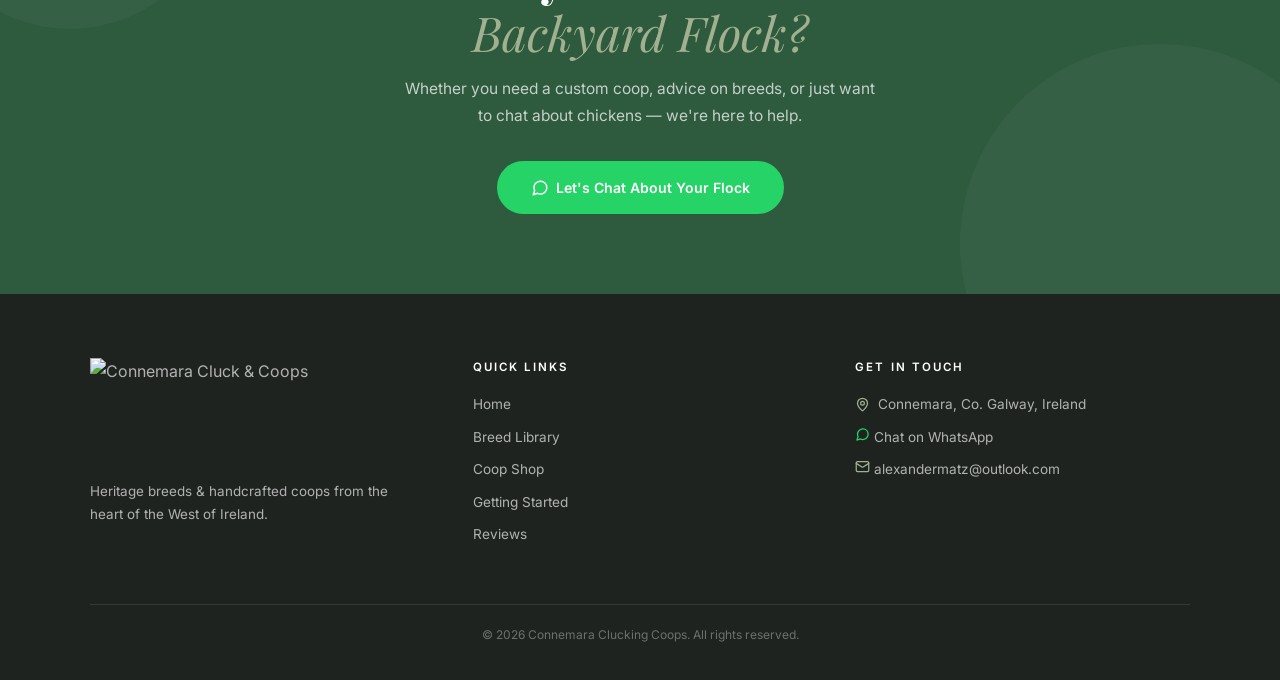
==== commit fd0f7685: "Add dedicated reviews.html page and update navigation across all pages Co-authored-by: alexandermatz" ====
--- a/index.html
+++ b/index.html
@@ -26,6 +26,7 @@
       <a href="breeds.html">Breeds</a>
       <a href="coops.html">Coops</a>
       <a href="getting-started.html">Getting Started</a>
+      <a href="reviews.html">Reviews</a>
     </nav>
 
     <a href="https://wa.me/353894059728?text=Hi!%20I%20have%20a%20question%20about%20your%20chickens%20and%20coops."
@@ -55,6 +56,7 @@
     <a href="breeds.html">Breeds</a>
     <a href="coops.html">Coops</a>
     <a href="getting-started.html">Getting Started</a>
+    <a href="reviews.html">Reviews</a>
     <a href="https://wa.me/353894059728?text=Hi!%20I%20have%20a%20question%20about%20your%20chickens%20and%20coops."
        target="_blank" rel="noopener noreferrer" class="drawer-wa">
       <svg viewBox="0 0 24 24" fill="none" stroke="currentColor" stroke-width="2" stroke-linecap="round" stroke-linejoin="round" aria-hidden="true" style="width:17px;height:17px"><path d="M21 11.5a8.38 8.38 0 0 1-.9 3.8 8.5 8.5 0 0 1-7.6 4.7 8.38 8.38 0 0 1-3.8-.9L3 21l1.9-5.7a8.38 8.38 0 0 1-.9-3.8 8.5 8.5 0 0 1 4.7-7.6 8.38 8.38 0 0 1 3.8-.9h.5a8.48 8.48 0 0 1 8 8v.5z"/></svg>
@@ -141,6 +143,15 @@
 
     <div class="why-us-grid">
       <div class="why-us-item reveal">
+        <div class="why-us-icon">
+          <!-- Timber / tree icon (Lucide) -->
+          <svg viewBox="0 0 24 24" fill="none" stroke="currentColor" stroke-width="1.5" stroke-linecap="round" stroke-linejoin="round" aria-hidden="true">
+            <path d="M17 14h.01"/><path d="M7 7h.01"/>
+            <path d="M3 6c.6.5 1.2 1 2.5 1C7 7 7 5 9 5c2 0 2 2 4 2 1.3 0 1.9-.5 2.5-1"/>
+            <path d="M3 12c.6.5 1.2 1 2.5 1C7 13 7 11 9 11c2 0 2 2 4 2 1.3 0 1.9-.5 2.5-1"/>
+            <path d="M3 18c.6.5 1.2 1 2.5 1C7 19 7 17 9 17c2 0 2 2 4 2 1.3 0 1.9-.5 2.5-1"/>
+          </svg>
+        </div>
         <div class="why-us-text">
           <h3>Strong Timber Construction</h3>
           <p>Solid treated timber that stands up to the toughest West of Ireland winters — built to last for years.</p>
@@ -148,6 +159,12 @@
       </div>
 
       <div class="why-us-item reveal" style="transition-delay:0.12s">
+        <div class="why-us-icon">
+          <!-- Shield / lock icon (Lucide) -->
+          <svg viewBox="0 0 24 24" fill="none" stroke="currentColor" stroke-width="1.5" stroke-linecap="round" stroke-linejoin="round" aria-hidden="true">
+            <path d="M20 13c0 5-3.5 7.5-7.66 8.95a1 1 0 0 1-.67-.01C7.5 20.5 4 18 4 13V6a1 1 0 0 1 1-1c2 0 4.5-1.2 6.24-2.72a1.17 1.17 0 0 1 1.52 0C14.51 3.81 17 5 19 5a1 1 0 0 1 1 1z"/>
+          </svg>
+        </div>
         <div class="why-us-text">
           <h3>Predator-Safe Design</h3>
           <p>Secure latches, reinforced mesh, and a raised floor to keep foxes and other predators away from your flock.</p>
@@ -155,6 +172,12 @@
       </div>
 
       <div class="why-us-item reveal" style="transition-delay:0.24s">
+        <div class="why-us-icon">
+          <!-- Map pin icon (Lucide) -->
+          <svg viewBox="0 0 24 24" fill="none" stroke="currentColor" stroke-width="1.5" stroke-linecap="round" stroke-linejoin="round" aria-hidden="true">
+            <path d="M20 10c0 4.993-5.539 10.193-7.399 11.799a1 1 0 0 1-1.202 0C9.539 20.193 4 14.993 4 10a8 8 0 0 1 16 0"/><circle cx="12" cy="10" r="3"/>
+          </svg>
+        </div>
         <div class="why-us-text">
           <h3>Built Locally in Connemara</h3>
           <p>Every coop is handcrafted right here in Connemara, supporting local craftsmanship and the community.</p>
@@ -162,6 +185,13 @@
       </div>
 
       <div class="why-us-item reveal" style="transition-delay:0.36s">
+        <div class="why-us-icon">
+          <!-- Ruler icon (Lucide) -->
+          <svg viewBox="0 0 24 24" fill="none" stroke="currentColor" stroke-width="1.5" stroke-linecap="round" stroke-linejoin="round" aria-hidden="true">
+            <path d="M21.3 8.7 8.7 21.3c-1 1-2.5 1-3.4 0l-2.6-2.6c-1-1-1-2.5 0-3.4L15.3 2.7c1-1 2.5-1 3.4 0l2.6 2.6c1 1 1 2.5 0 3.4Z"/>
+            <path d="m7.5 10.5 2 2"/><path d="m10.5 7.5 2 2"/><path d="m13.5 4.5 2 2"/><path d="m4.5 13.5 2 2"/>
+          </svg>
+        </div>
         <div class="why-us-text">
           <h3>Custom Sizes Available</h3>
           <p>Need something specific? We build to order, so your coop fits your space and your flock perfectly.</p>
@@ -219,61 +249,13 @@
     </div>
   </section>
 
-  <!-- CUSTOMER REVIEWS -->
+  <!-- CUSTOMER REVIEWS TEASER -->
   <section class="reviews" id="reviews">
     <div class="story-header reveal" style="text-align:center">
       <p class="section-eyebrow">Customer Reviews</p>
       <h2 class="section-heading">What Our Customers Say</h2>
       <p class="section-body">Hear from poultry keepers across Ireland who've brought home our heritage breeds and handcrafted coops.</p>
-    </div>
-
-    <div class="reviews-grid">
-
-      <article class="review-card reveal">
-        <div class="review-stars" aria-label="5 out of 5 stars">
-          <svg fill="currentColor" aria-hidden="true"><use href="#icon-star"/></svg>
-          <svg fill="currentColor" aria-hidden="true"><use href="#icon-star"/></svg>
-          <svg fill="currentColor" aria-hidden="true"><use href="#icon-star"/></svg>
-          <svg fill="currentColor" aria-hidden="true"><use href="#icon-star"/></svg>
-          <svg fill="currentColor" aria-hidden="true"><use href="#icon-star"/></svg>
-        </div>
-        <blockquote class="review-text">"I bought two Rhode Island Reds and a Connemara Coop last spring. The hens settled in immediately and I've had eggs every day since. The craftsmanship on the coop is beautiful — it's become the pride of the garden."</blockquote>
-        <footer class="review-footer">
-          <span class="review-name">Sinéad O'Brien</span>
-          <span class="review-location">Galway City</span>
-        </footer>
-      </article>
-
-      <article class="review-card reveal" style="transition-delay:0.12s">
-        <div class="review-stars" aria-label="5 out of 5 stars">
-          <svg fill="currentColor" aria-hidden="true"><use href="#icon-star"/></svg>
-          <svg fill="currentColor" aria-hidden="true"><use href="#icon-star"/></svg>
-          <svg fill="currentColor" aria-hidden="true"><use href="#icon-star"/></svg>
-          <svg fill="currentColor" aria-hidden="true"><use href="#icon-star"/></svg>
-          <svg fill="currentColor" aria-hidden="true"><use href="#icon-star"/></svg>
-        </div>
-        <blockquote class="review-text">"Alexander was incredibly helpful throughout the whole process. We got a trio of Easter Eggers and the kids are obsessed with the colourful eggs every morning. The Farmhouse coop is rock-solid — not a bother from the Atlantic winds."</blockquote>
-        <footer class="review-footer">
-          <span class="review-name">Pádraic &amp; Fiona Walsh</span>
-          <span class="review-location">Clifden, Connemara</span>
-        </footer>
-      </article>
-
-      <article class="review-card reveal" style="transition-delay:0.24s">
-        <div class="review-stars" aria-label="5 out of 5 stars">
-          <svg fill="currentColor" aria-hidden="true"><use href="#icon-star"/></svg>
-          <svg fill="currentColor" aria-hidden="true"><use href="#icon-star"/></svg>
-          <svg fill="currentColor" aria-hidden="true"><use href="#icon-star"/></svg>
-          <svg fill="currentColor" aria-hidden="true"><use href="#icon-star"/></svg>
-          <svg fill="currentColor" aria-hidden="true"><use href="#icon-star"/></svg>
-        </div>
-        <blockquote class="review-text">"I was nervous getting my first flock but Alexander answered every question patiently. The Faverolles are so gentle and friendly. My Bantam House coop is beautifully made and was straightforward to set up. Couldn't recommend highly enough."</blockquote>
-        <footer class="review-footer">
-          <span class="review-name">Caitlín Murphy</span>
-          <span class="review-location">Westport, Co. Mayo</span>
-        </footer>
-      </article>
-
+      <a href="reviews.html" class="btn btn-green" style="margin-top:1.5rem;display:inline-block">Read All Reviews</a>
     </div>
   </section>
 
@@ -304,6 +286,7 @@
         <a href="breeds.html">Breed Library</a>
         <a href="coops.html">Coop Shop</a>
         <a href="getting-started.html">Getting Started</a>
+        <a href="reviews.html">Reviews</a>
       </div>
       <div class="footer-col">
         <h4>Get In Touch</h4>
--- a/css/style.css
+++ b/css/style.css
@@ -489,35 +489,35 @@
 
 .review-card {
   background: #fff;
-  border-radius: 16px;
+  border-radius: 12px;
   border: 1px solid var(--cream-dark);
-  padding: 28px 28px 24px;
+  padding: 16px 18px 14px;
   text-align: left;
   display: flex;
   flex-direction: column;
-  gap: 16px;
+  gap: 10px;
   transition: box-shadow 0.4s, transform 0.3s;
 }
 .review-card:hover {
-  box-shadow: 0 12px 40px rgba(0,0,0,0.09);
-  transform: translateY(-2px);
+  box-shadow: 0 8px 28px rgba(0,0,0,0.09);
+  transform: translateX(4px);
 }
 
 .review-stars {
   display: flex;
-  gap: 3px;
+  gap: 2px;
   color: #E6A817;
 }
 .review-stars svg {
-  width: 17px;
-  height: 17px;
+  width: 13px;
+  height: 13px;
   flex-shrink: 0;
 }
 
 .review-text {
-  font-size: 0.92rem;
-  color: var(--muted);
-  line-height: 1.75;
+  font-size: 0.8rem;
+  color: var(--muted);
+  line-height: 1.6;
   flex: 1;
 }
 
@@ -525,17 +525,17 @@
   display: flex;
   flex-direction: column;
   gap: 2px;
-  padding-top: 16px;
+  padding-top: 10px;
   border-top: 1px solid var(--cream-dark);
 }
 .review-name {
   font-family: 'Playfair Display', Georgia, serif;
-  font-size: 1rem;
+  font-size: 0.88rem;
   font-weight: 700;
   color: var(--charcoal);
 }
 .review-location {
-  font-size: 0.78rem;
+  font-size: 0.7rem;
   font-weight: 500;
   color: var(--green);
   letter-spacing: 0.05em;
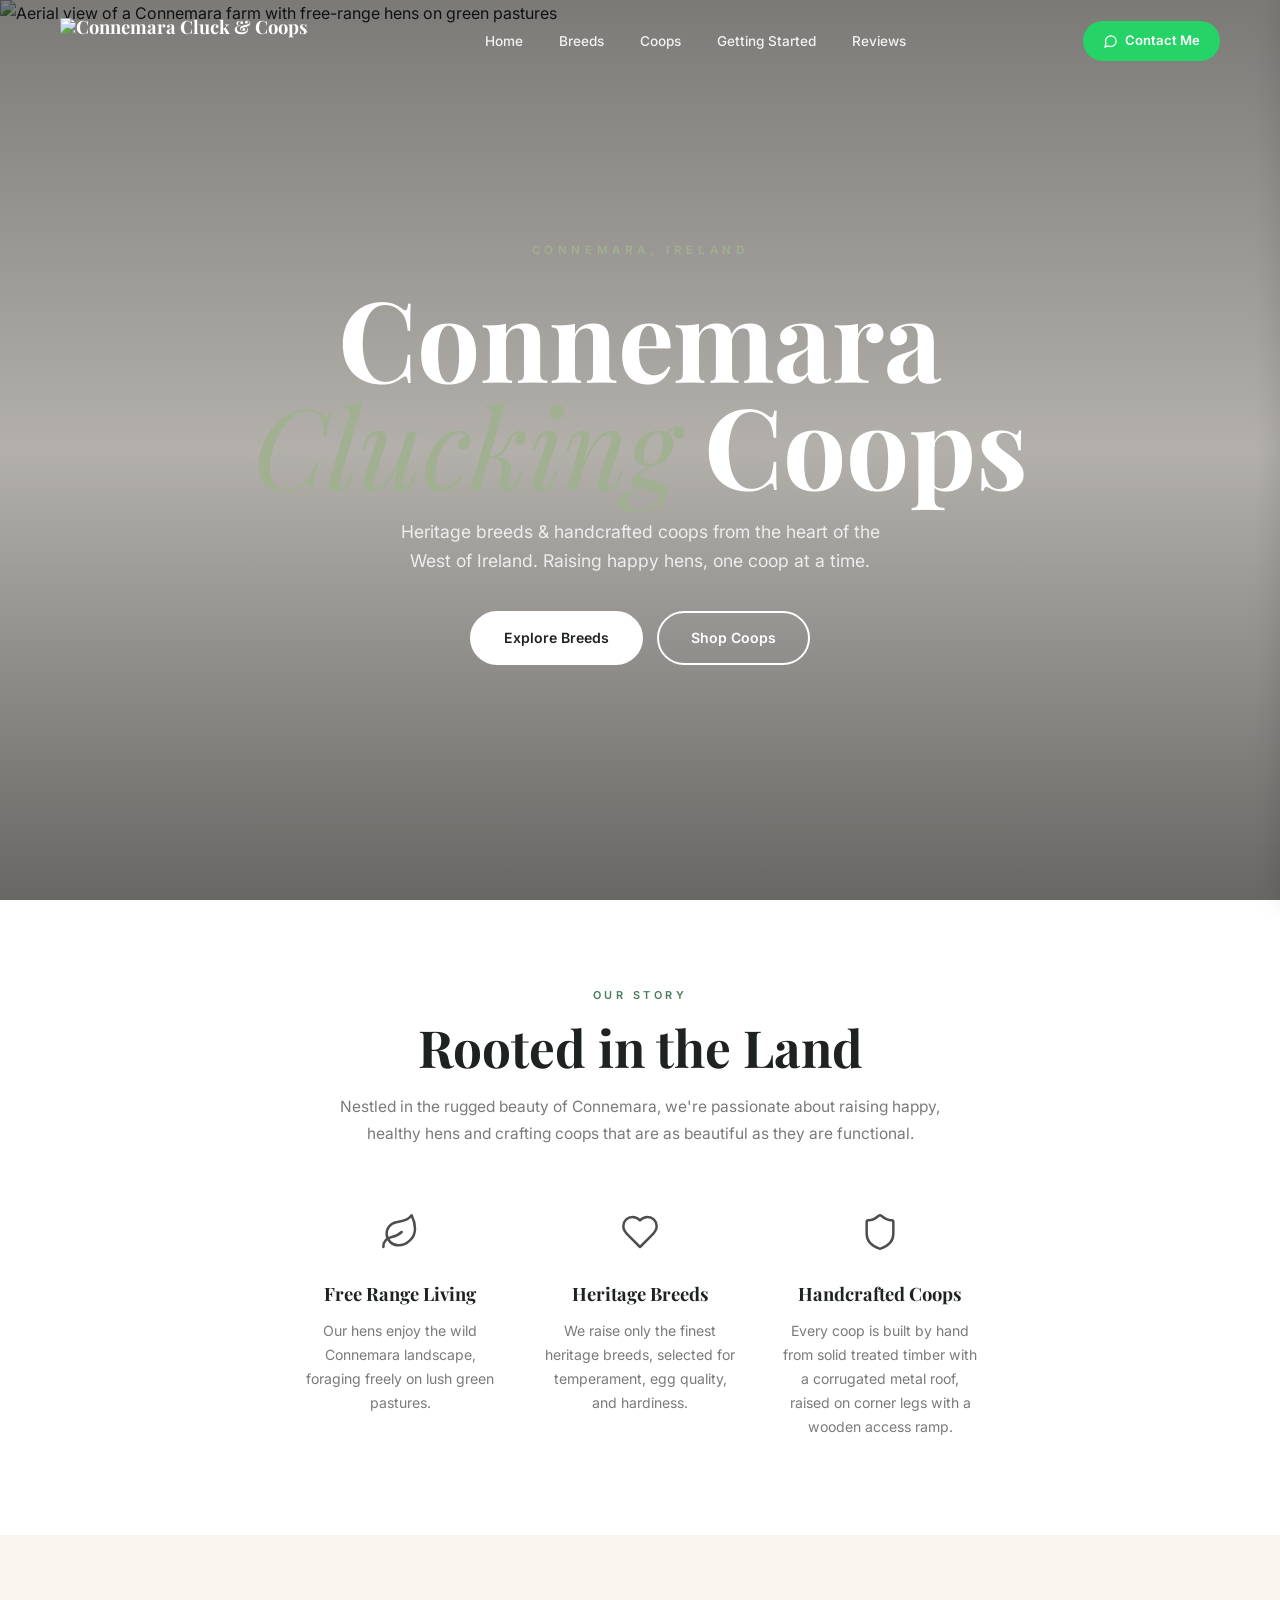
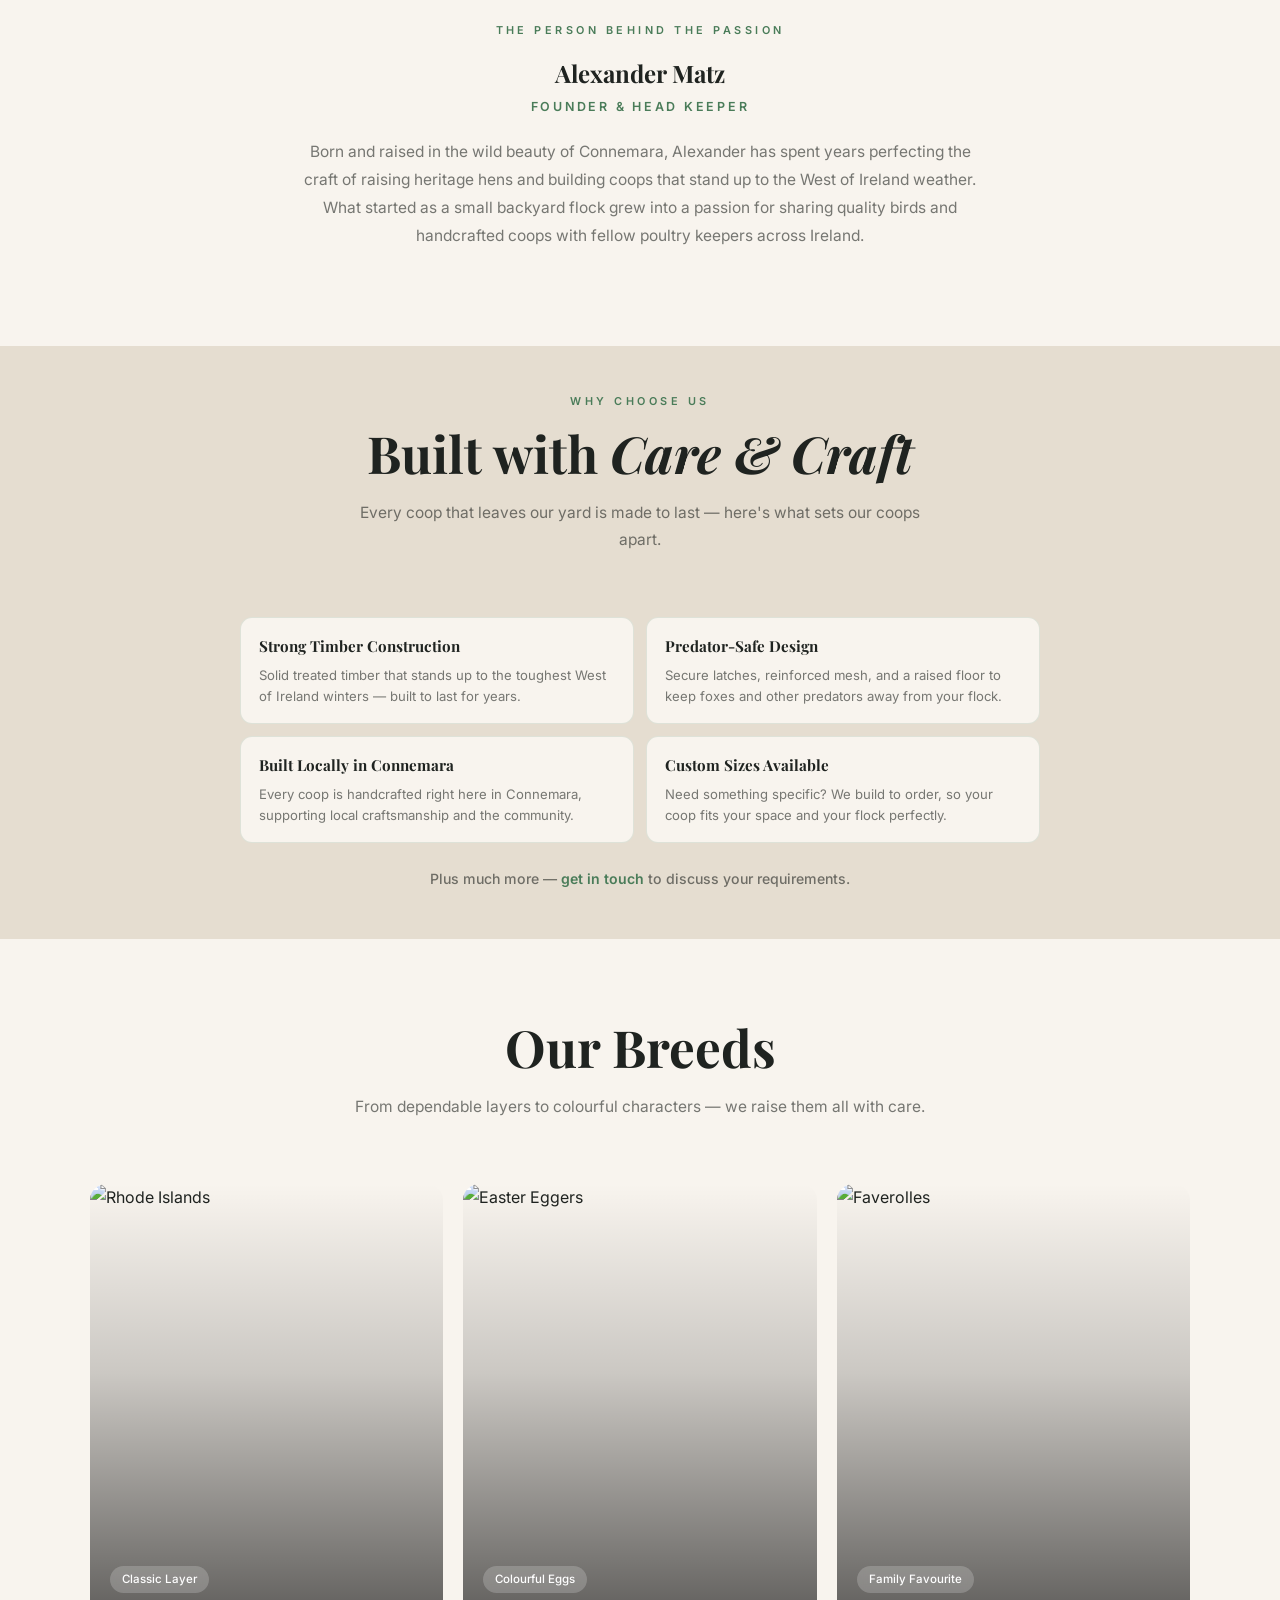
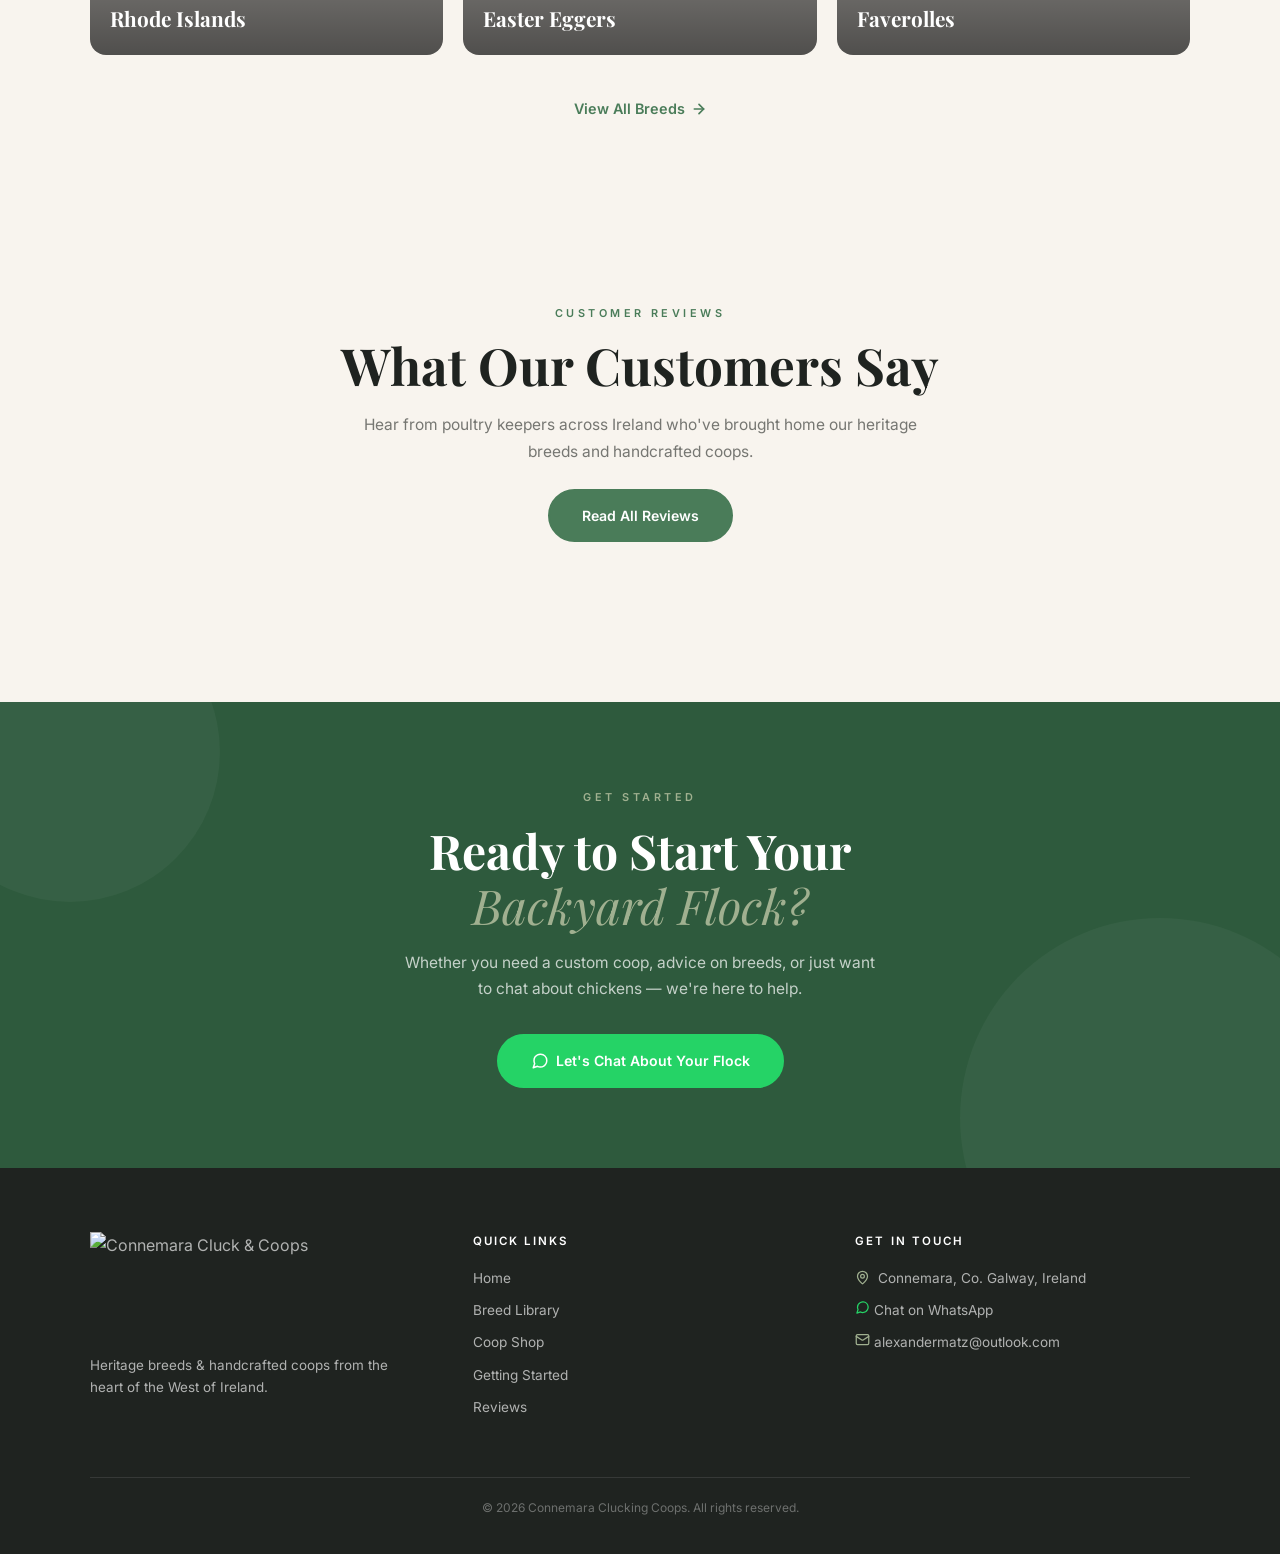
==== commit 368789d5: "Merge pull request #14 from alexandermatz/copilot/add-reviews-page Add dedicated Reviews page with s" ====
--- a/index.html
+++ b/index.html
@@ -143,15 +143,6 @@
 
     <div class="why-us-grid">
       <div class="why-us-item reveal">
-        <div class="why-us-icon">
-          <!-- Timber / tree icon (Lucide) -->
-          <svg viewBox="0 0 24 24" fill="none" stroke="currentColor" stroke-width="1.5" stroke-linecap="round" stroke-linejoin="round" aria-hidden="true">
-            <path d="M17 14h.01"/><path d="M7 7h.01"/>
-            <path d="M3 6c.6.5 1.2 1 2.5 1C7 7 7 5 9 5c2 0 2 2 4 2 1.3 0 1.9-.5 2.5-1"/>
-            <path d="M3 12c.6.5 1.2 1 2.5 1C7 13 7 11 9 11c2 0 2 2 4 2 1.3 0 1.9-.5 2.5-1"/>
-            <path d="M3 18c.6.5 1.2 1 2.5 1C7 19 7 17 9 17c2 0 2 2 4 2 1.3 0 1.9-.5 2.5-1"/>
-          </svg>
-        </div>
         <div class="why-us-text">
           <h3>Strong Timber Construction</h3>
           <p>Solid treated timber that stands up to the toughest West of Ireland winters — built to last for years.</p>
@@ -159,12 +150,6 @@
       </div>
 
       <div class="why-us-item reveal" style="transition-delay:0.12s">
-        <div class="why-us-icon">
-          <!-- Shield / lock icon (Lucide) -->
-          <svg viewBox="0 0 24 24" fill="none" stroke="currentColor" stroke-width="1.5" stroke-linecap="round" stroke-linejoin="round" aria-hidden="true">
-            <path d="M20 13c0 5-3.5 7.5-7.66 8.95a1 1 0 0 1-.67-.01C7.5 20.5 4 18 4 13V6a1 1 0 0 1 1-1c2 0 4.5-1.2 6.24-2.72a1.17 1.17 0 0 1 1.52 0C14.51 3.81 17 5 19 5a1 1 0 0 1 1 1z"/>
-          </svg>
-        </div>
         <div class="why-us-text">
           <h3>Predator-Safe Design</h3>
           <p>Secure latches, reinforced mesh, and a raised floor to keep foxes and other predators away from your flock.</p>
@@ -172,12 +157,6 @@
       </div>
 
       <div class="why-us-item reveal" style="transition-delay:0.24s">
-        <div class="why-us-icon">
-          <!-- Map pin icon (Lucide) -->
-          <svg viewBox="0 0 24 24" fill="none" stroke="currentColor" stroke-width="1.5" stroke-linecap="round" stroke-linejoin="round" aria-hidden="true">
-            <path d="M20 10c0 4.993-5.539 10.193-7.399 11.799a1 1 0 0 1-1.202 0C9.539 20.193 4 14.993 4 10a8 8 0 0 1 16 0"/><circle cx="12" cy="10" r="3"/>
-          </svg>
-        </div>
         <div class="why-us-text">
           <h3>Built Locally in Connemara</h3>
           <p>Every coop is handcrafted right here in Connemara, supporting local craftsmanship and the community.</p>
@@ -185,13 +164,6 @@
       </div>
 
       <div class="why-us-item reveal" style="transition-delay:0.36s">
-        <div class="why-us-icon">
-          <!-- Ruler icon (Lucide) -->
-          <svg viewBox="0 0 24 24" fill="none" stroke="currentColor" stroke-width="1.5" stroke-linecap="round" stroke-linejoin="round" aria-hidden="true">
-            <path d="M21.3 8.7 8.7 21.3c-1 1-2.5 1-3.4 0l-2.6-2.6c-1-1-1-2.5 0-3.4L15.3 2.7c1-1 2.5-1 3.4 0l2.6 2.6c1 1 1 2.5 0 3.4Z"/>
-            <path d="m7.5 10.5 2 2"/><path d="m10.5 7.5 2 2"/><path d="m13.5 4.5 2 2"/><path d="m4.5 13.5 2 2"/>
-          </svg>
-        </div>
         <div class="why-us-text">
           <h3>Custom Sizes Available</h3>
           <p>Need something specific? We build to order, so your coop fits your space and your flock perfectly.</p>
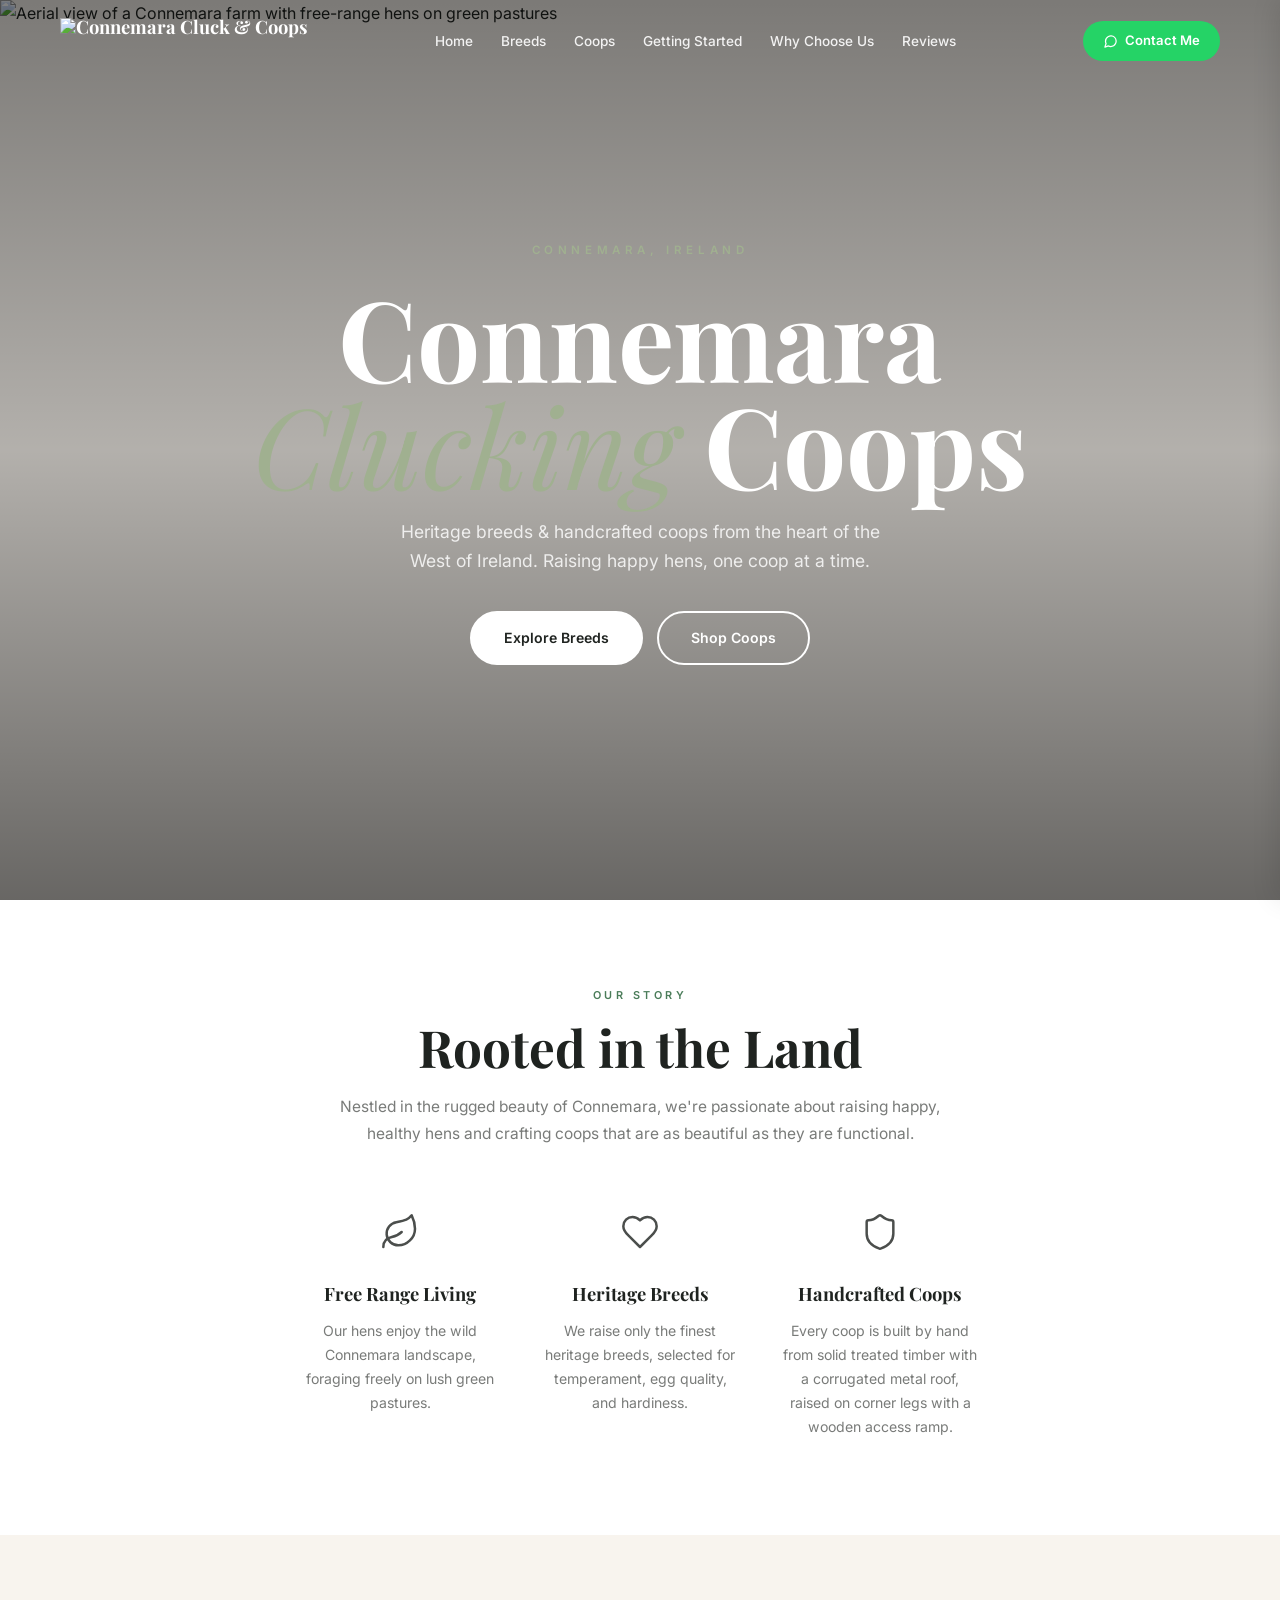
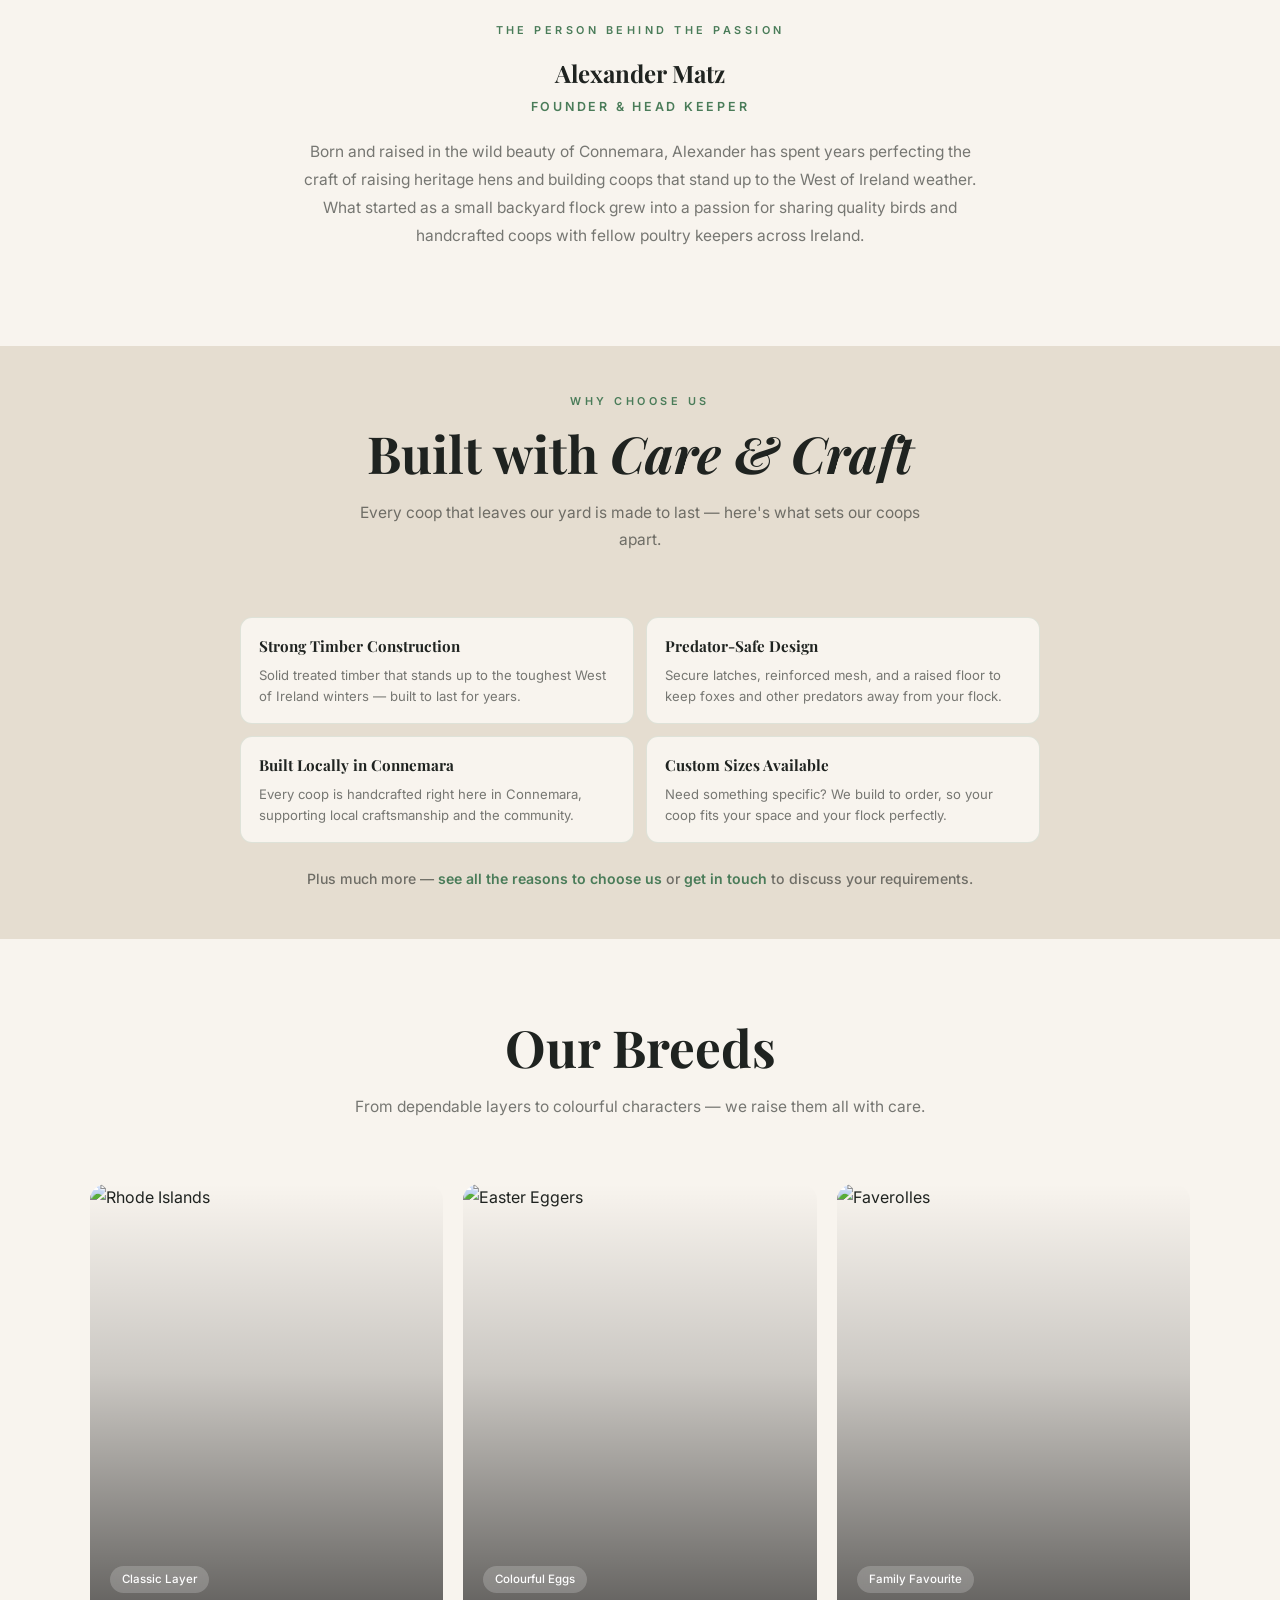
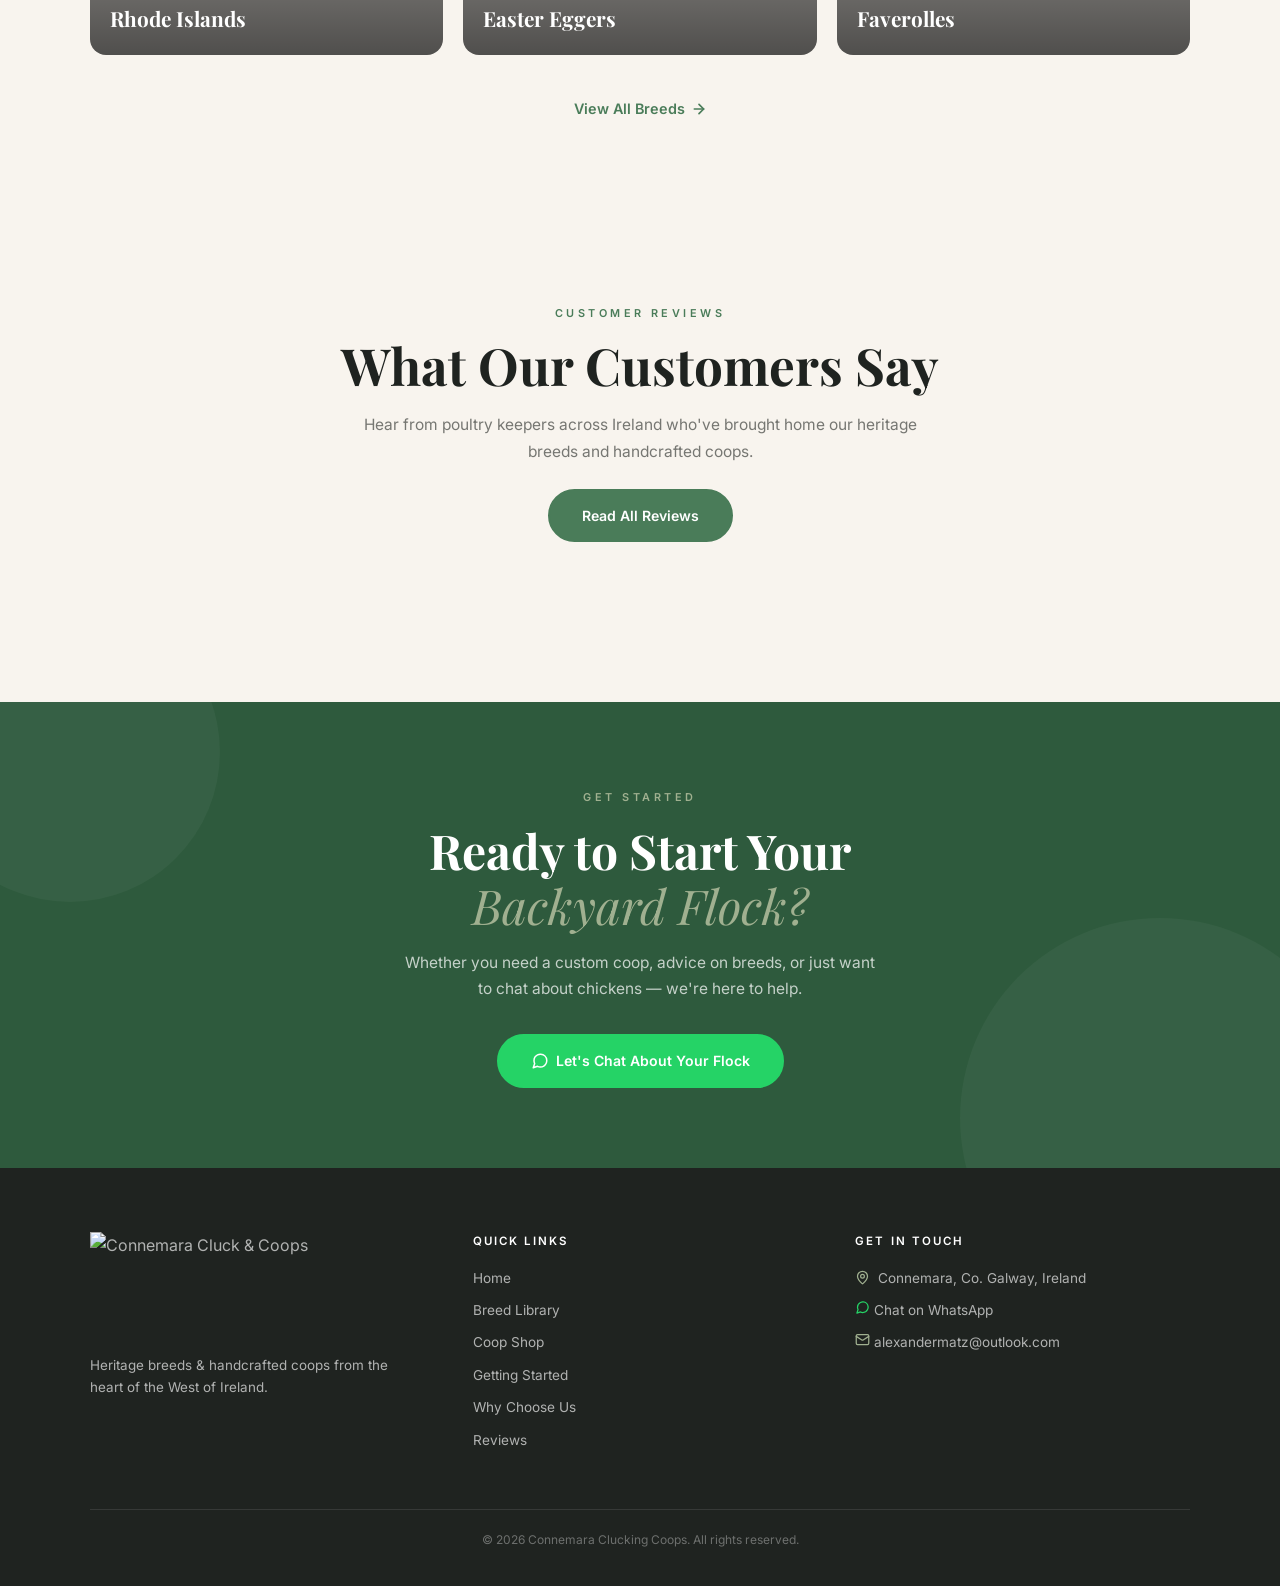
==== commit fc851698: "Add Why Choose Us dedicated page and update navigation on all pages Co-authored-by: alexandermatz <2" ====
--- a/index.html
+++ b/index.html
@@ -26,6 +26,7 @@
       <a href="breeds.html">Breeds</a>
       <a href="coops.html">Coops</a>
       <a href="getting-started.html">Getting Started</a>
+      <a href="why-choose-us.html">Why Choose Us</a>
       <a href="reviews.html">Reviews</a>
     </nav>
 
@@ -56,6 +57,7 @@
     <a href="breeds.html">Breeds</a>
     <a href="coops.html">Coops</a>
     <a href="getting-started.html">Getting Started</a>
+    <a href="why-choose-us.html">Why Choose Us</a>
     <a href="reviews.html">Reviews</a>
     <a href="https://wa.me/353894059728?text=Hi!%20I%20have%20a%20question%20about%20your%20chickens%20and%20coops."
        target="_blank" rel="noopener noreferrer" class="drawer-wa">
@@ -171,7 +173,7 @@
       </div>
     </div>
 
-    <p class="why-us-more reveal">Plus much more — <a href="https://wa.me/353894059728?text=Hi!%20I%27d%20love%20to%20know%20more%20about%20your%20coops." target="_blank" rel="noopener noreferrer">get in touch</a> to discuss your requirements.</p>
+    <p class="why-us-more reveal">Plus much more — <a href="why-choose-us.html">see all the reasons to choose us</a> or <a href="https://wa.me/353894059728?text=Hi!%20I%27d%20love%20to%20know%20more%20about%20your%20coops." target="_blank" rel="noopener noreferrer">get in touch</a> to discuss your requirements.</p>
   </section>
 
   <!-- BREED PREVIEW -->
@@ -258,6 +260,7 @@
         <a href="breeds.html">Breed Library</a>
         <a href="coops.html">Coop Shop</a>
         <a href="getting-started.html">Getting Started</a>
+        <a href="why-choose-us.html">Why Choose Us</a>
         <a href="reviews.html">Reviews</a>
       </div>
       <div class="footer-col">
--- a/css/style.css
+++ b/css/style.css
@@ -65,7 +65,7 @@
 .nav-links {
   display: none;
   align-items: center;
-  gap: 36px;
+  gap: 28px;
 }
 .nav-links a {
   font-size: 0.85rem;
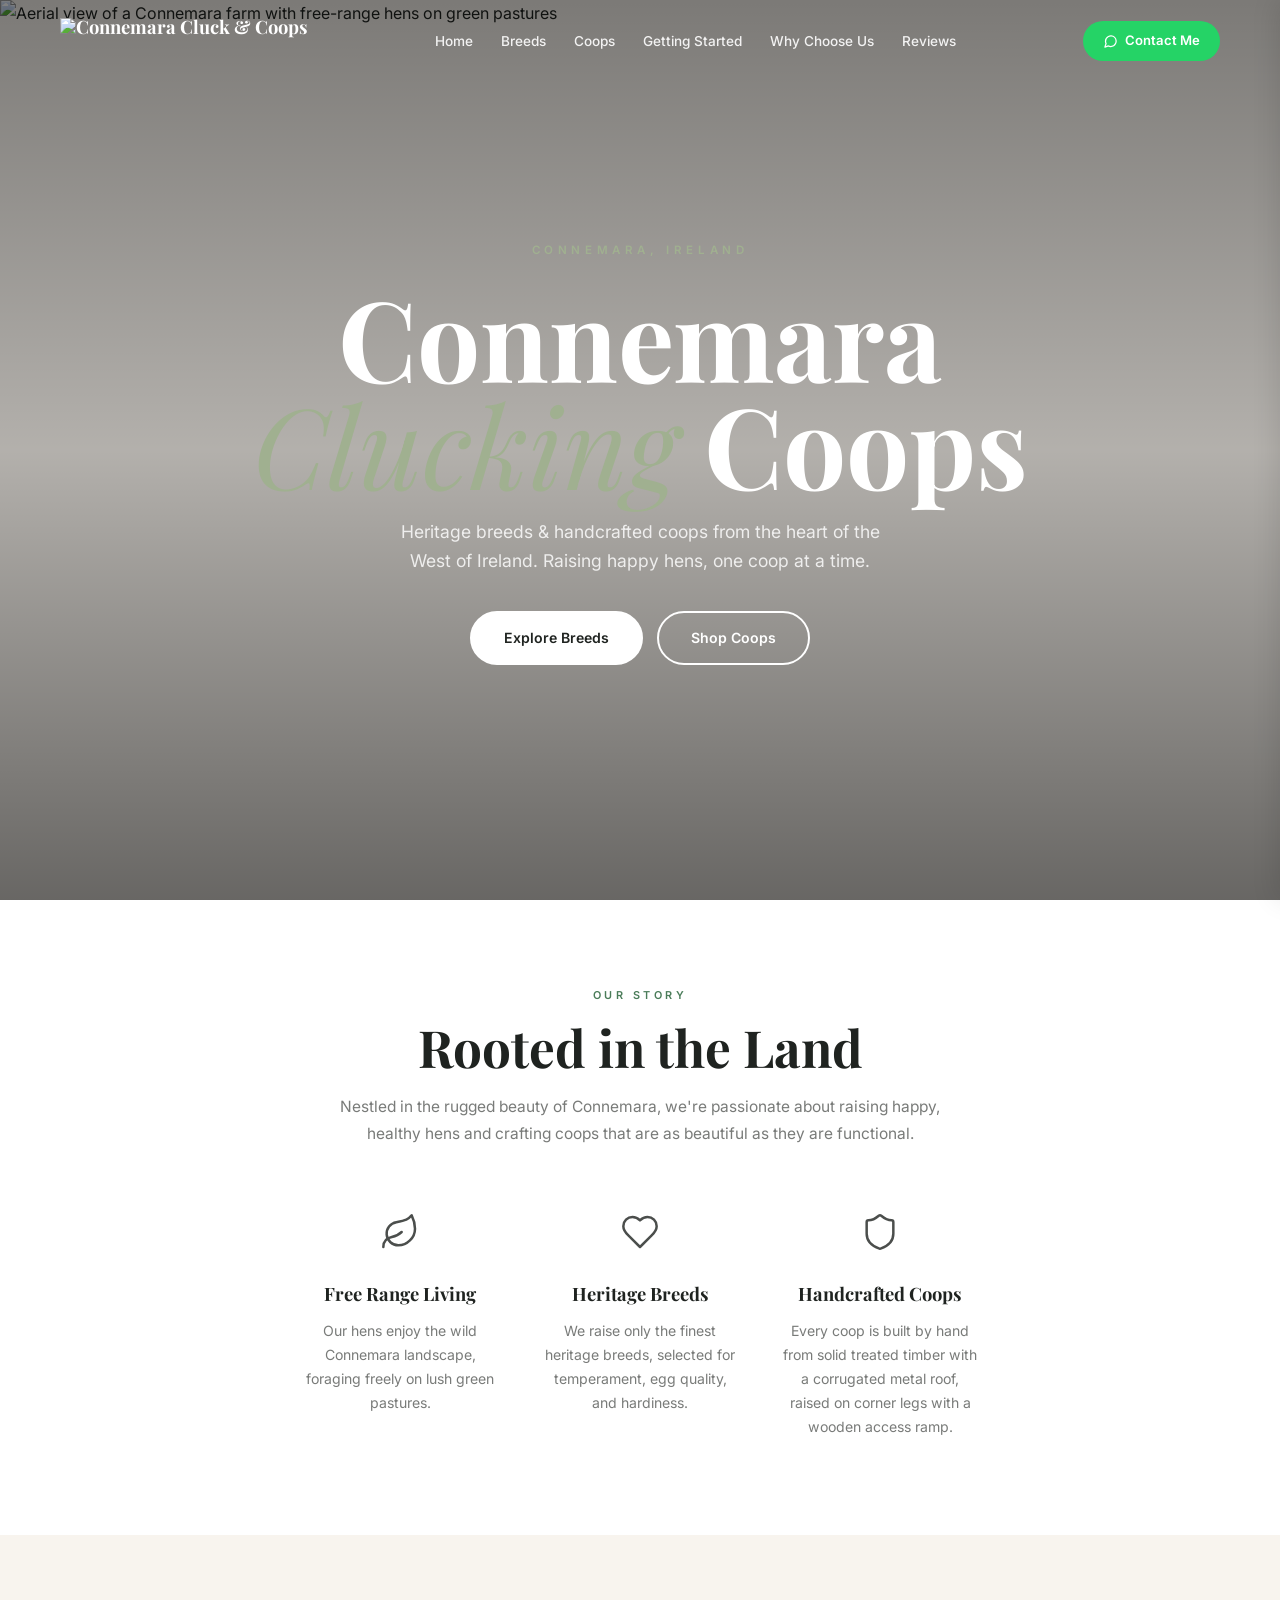
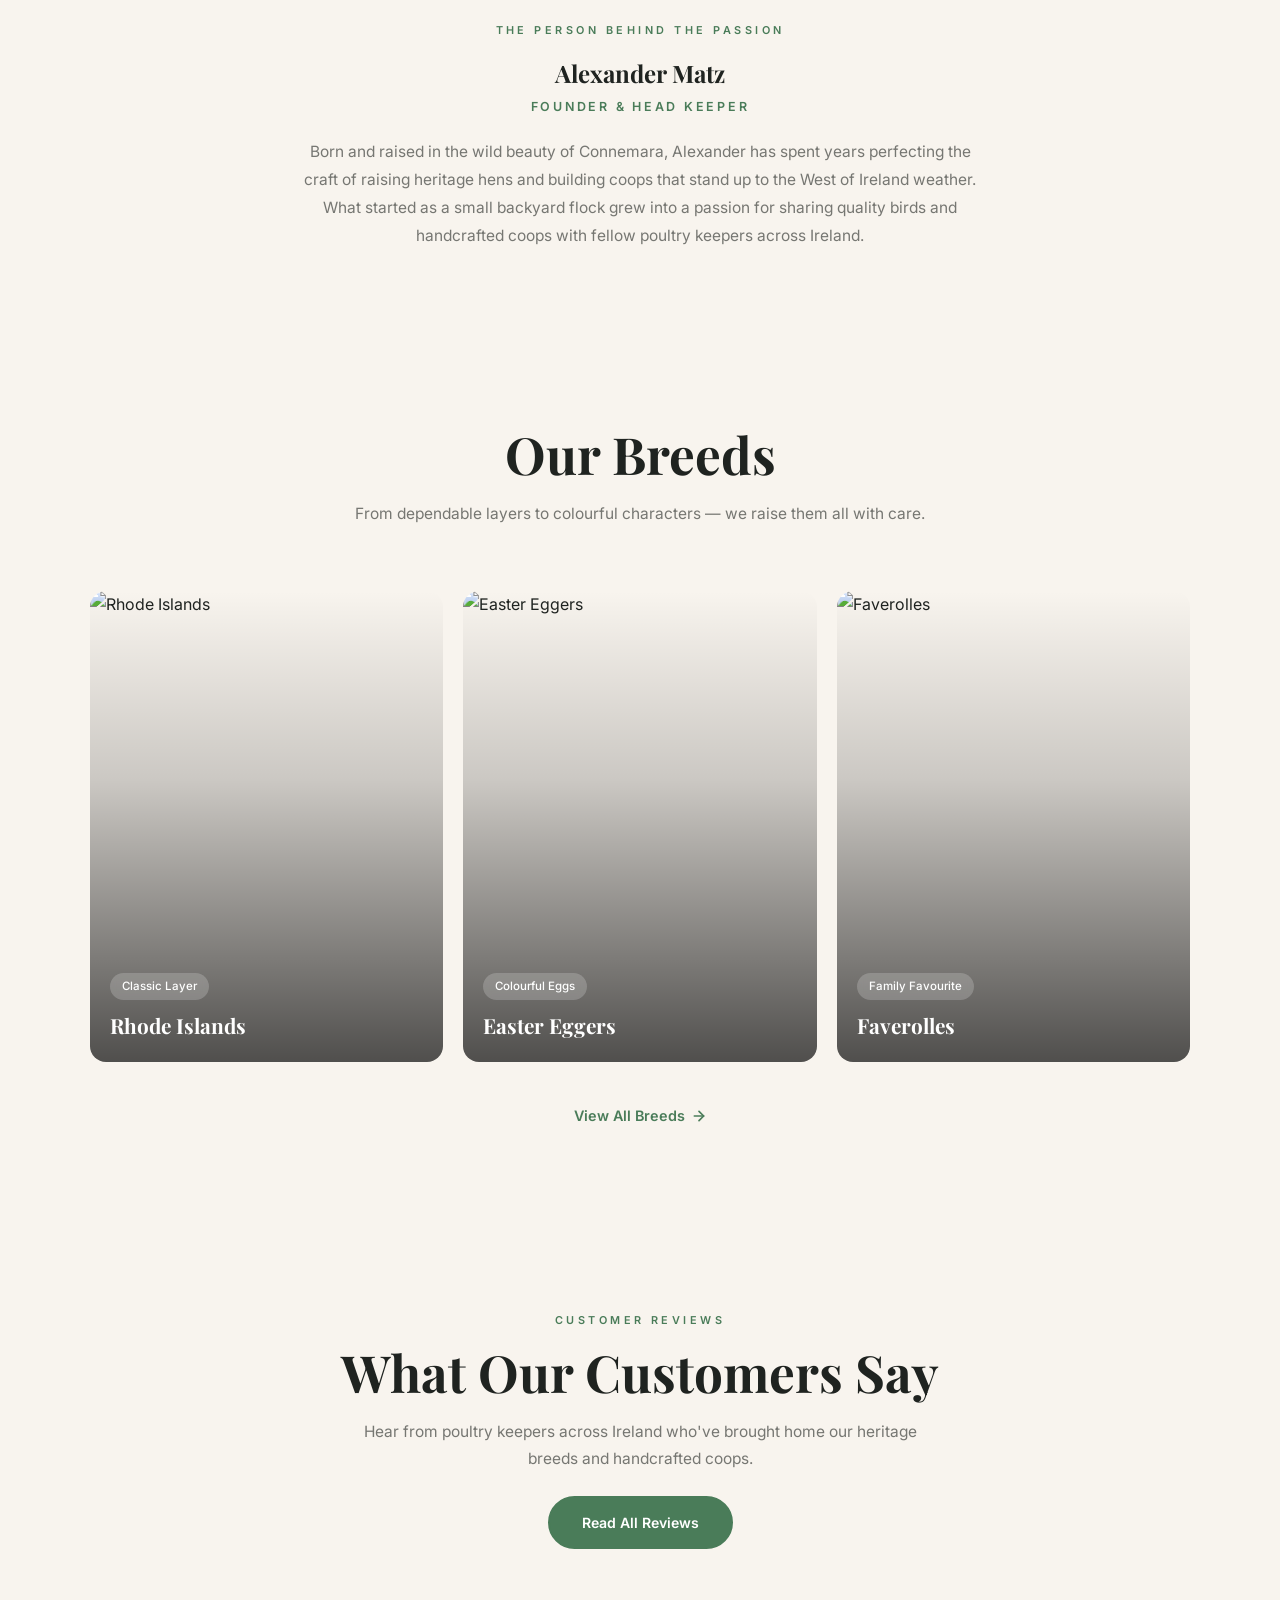
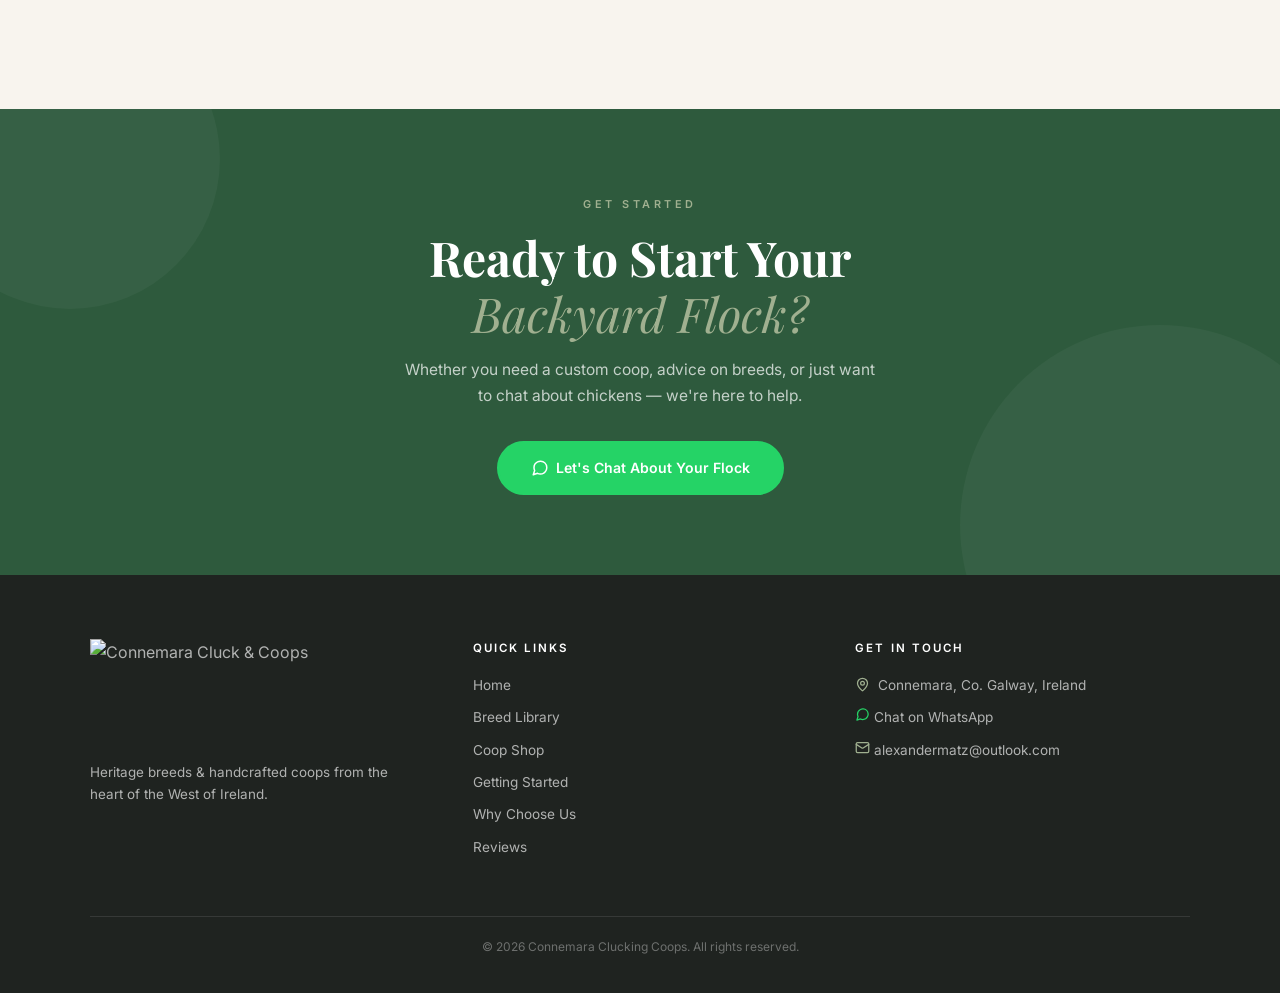
==== commit d3ad358d: "Remove Why Choose Us section from home page Co-authored-by: alexandermatz <266199970+alexandermatz@u" ====
--- a/index.html
+++ b/index.html
@@ -135,47 +135,6 @@
     </div>
   </section>
 
-  <!-- WHY CHOOSE US -->
-  <section class="why-us" id="why-us">
-    <div class="story-header reveal">
-      <p class="section-eyebrow">Why Choose Us</p>
-      <h2 class="section-heading">Built with <em>Care &amp; Craft</em></h2>
-      <p class="section-body">Every coop that leaves our yard is made to last — here's what sets our coops apart.</p>
-    </div>
-
-    <div class="why-us-grid">
-      <div class="why-us-item reveal">
-        <div class="why-us-text">
-          <h3>Strong Timber Construction</h3>
-          <p>Solid treated timber that stands up to the toughest West of Ireland winters — built to last for years.</p>
-        </div>
-      </div>
-
-      <div class="why-us-item reveal" style="transition-delay:0.12s">
-        <div class="why-us-text">
-          <h3>Predator-Safe Design</h3>
-          <p>Secure latches, reinforced mesh, and a raised floor to keep foxes and other predators away from your flock.</p>
-        </div>
-      </div>
-
-      <div class="why-us-item reveal" style="transition-delay:0.24s">
-        <div class="why-us-text">
-          <h3>Built Locally in Connemara</h3>
-          <p>Every coop is handcrafted right here in Connemara, supporting local craftsmanship and the community.</p>
-        </div>
-      </div>
-
-      <div class="why-us-item reveal" style="transition-delay:0.36s">
-        <div class="why-us-text">
-          <h3>Custom Sizes Available</h3>
-          <p>Need something specific? We build to order, so your coop fits your space and your flock perfectly.</p>
-        </div>
-      </div>
-    </div>
-
-    <p class="why-us-more reveal">Plus much more — <a href="why-choose-us.html">see all the reasons to choose us</a> or <a href="https://wa.me/353894059728?text=Hi!%20I%27d%20love%20to%20know%20more%20about%20your%20coops." target="_blank" rel="noopener noreferrer">get in touch</a> to discuss your requirements.</p>
-  </section>
-
   <!-- BREED PREVIEW -->
   <section class="breed-preview">
     <div class="story-header reveal" style="text-align:center">
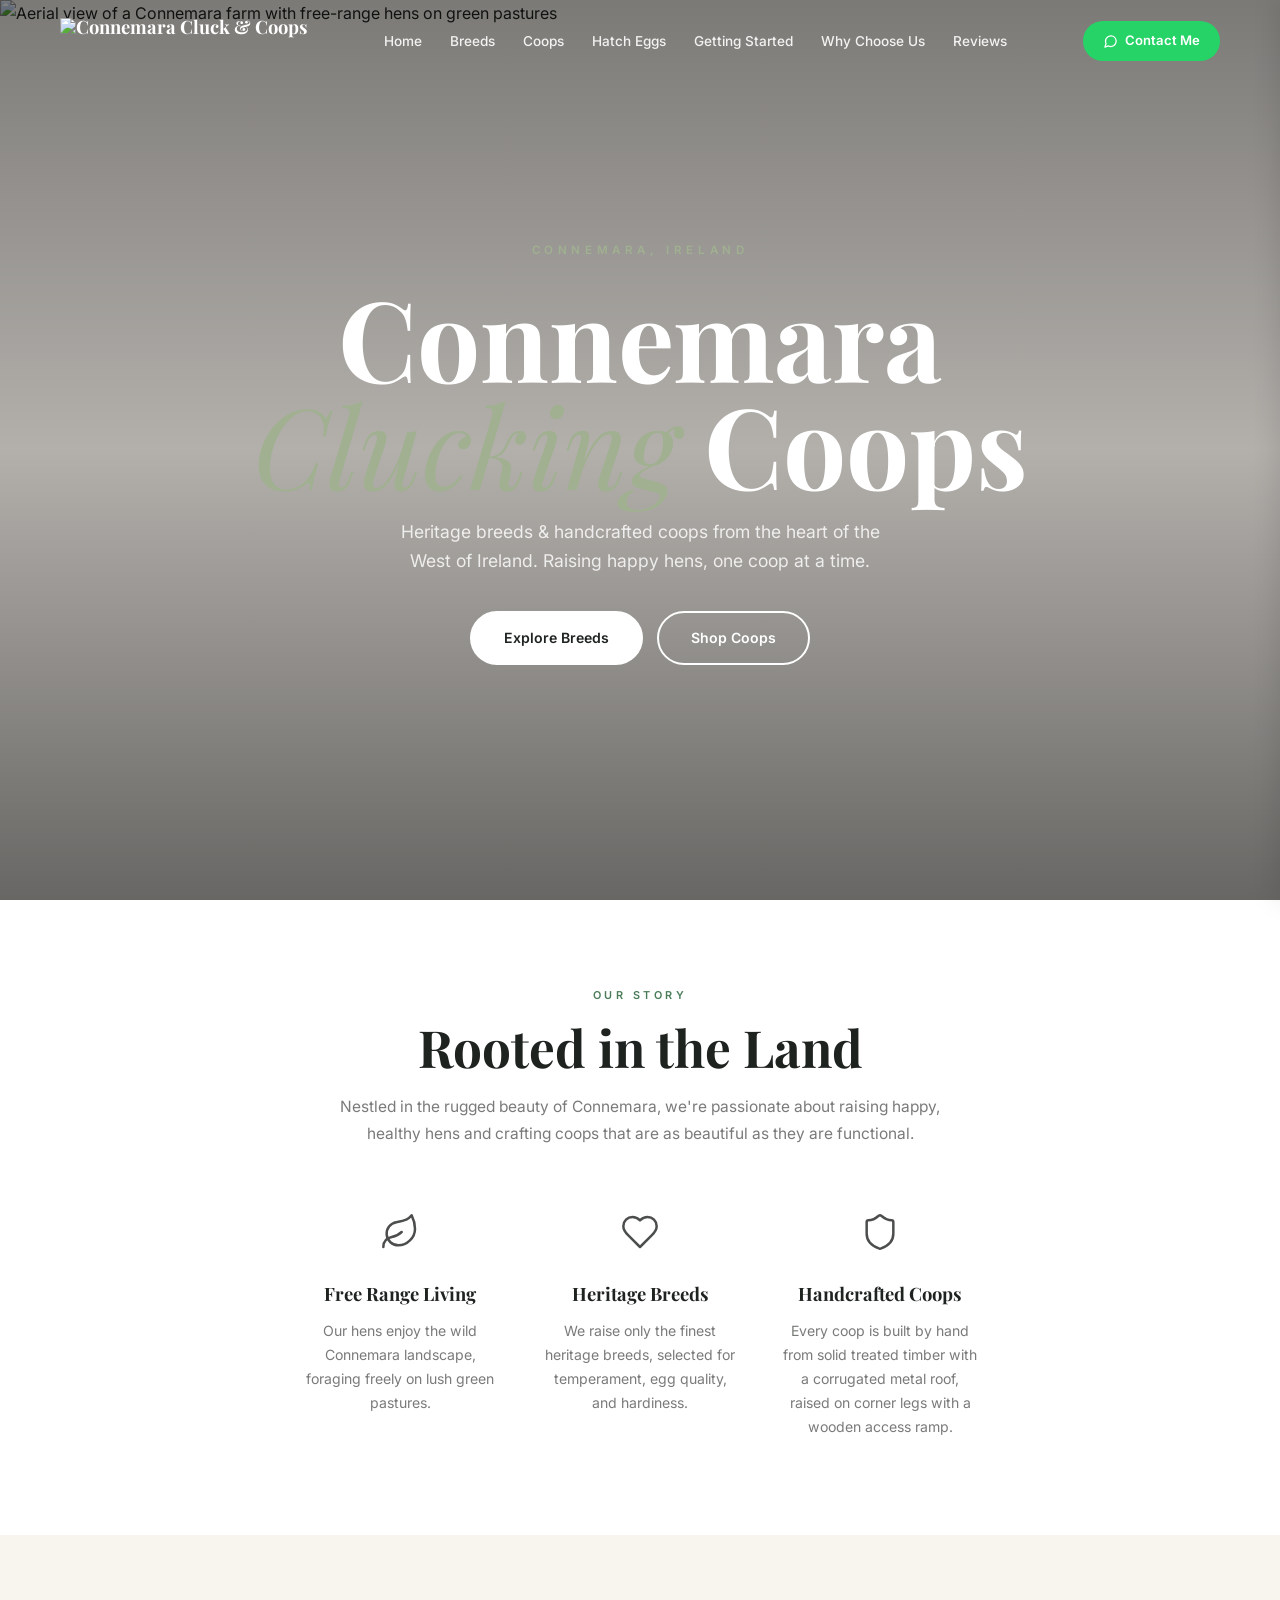
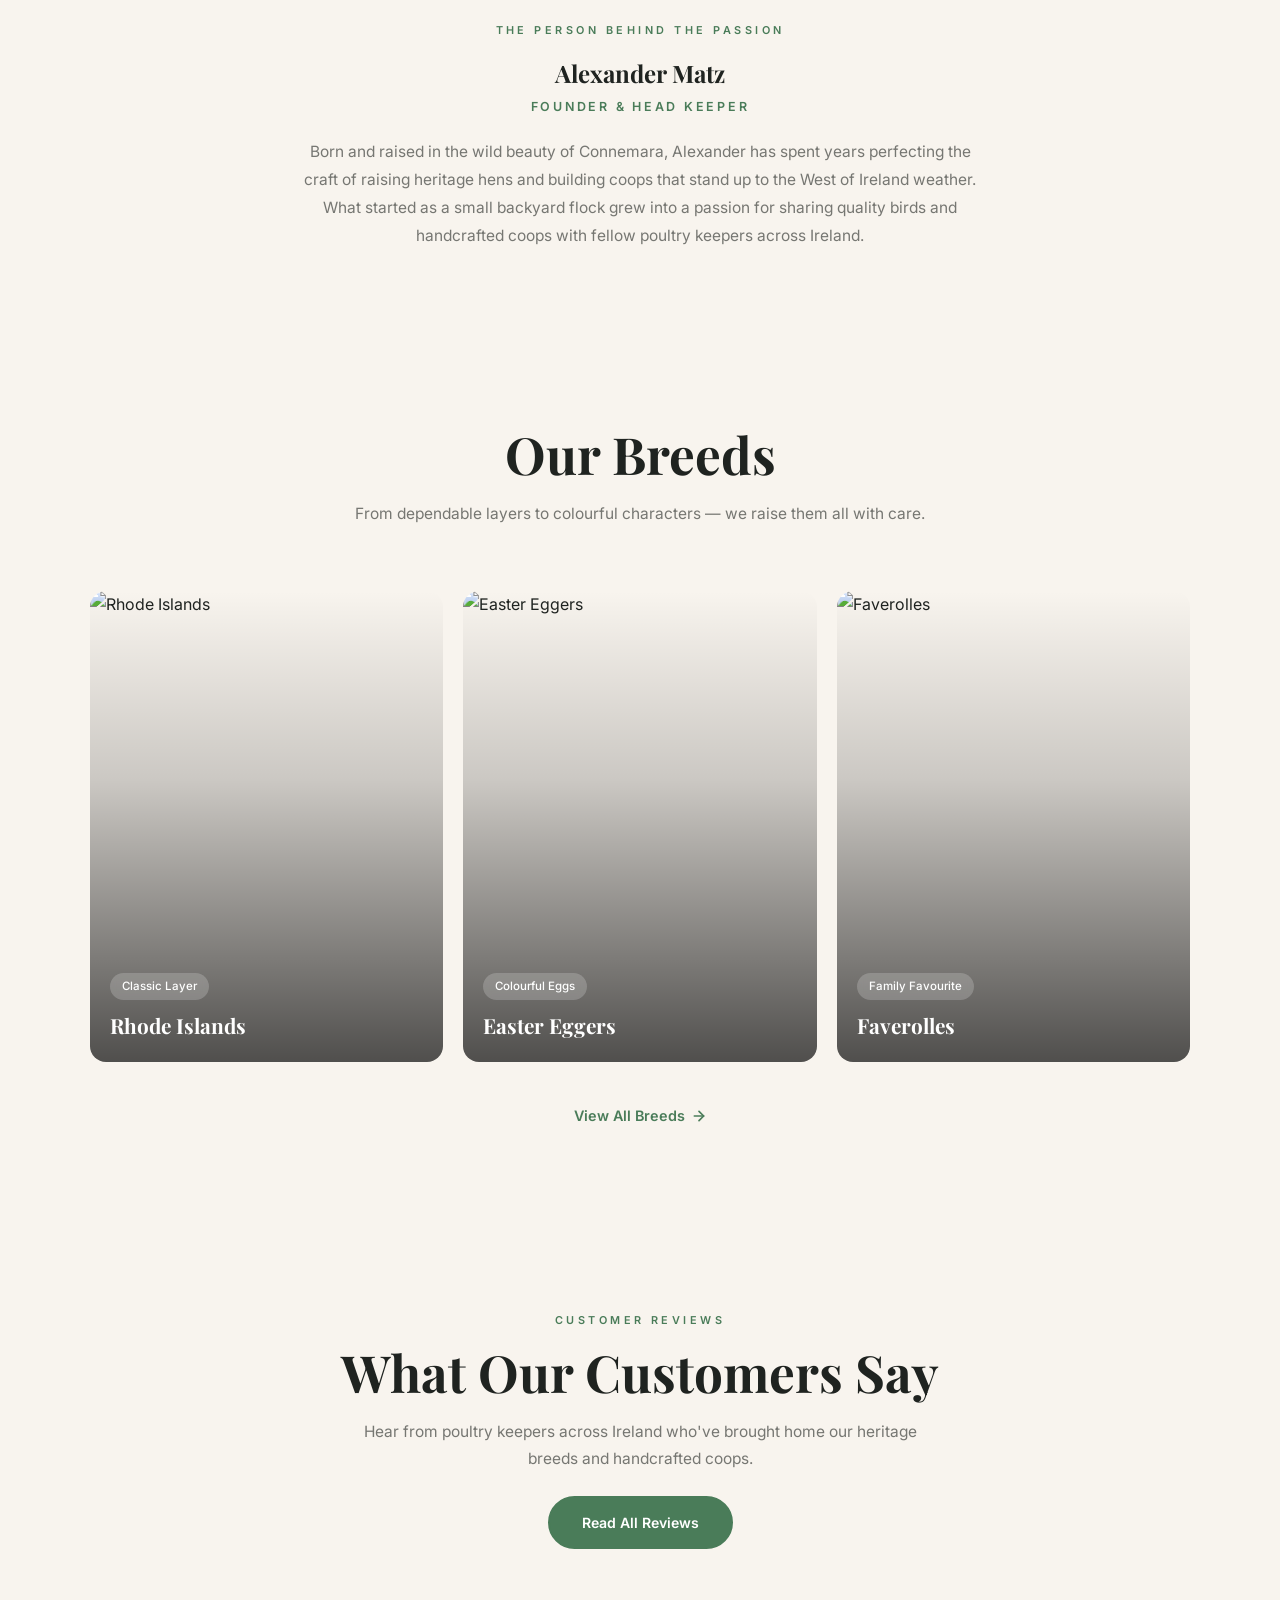
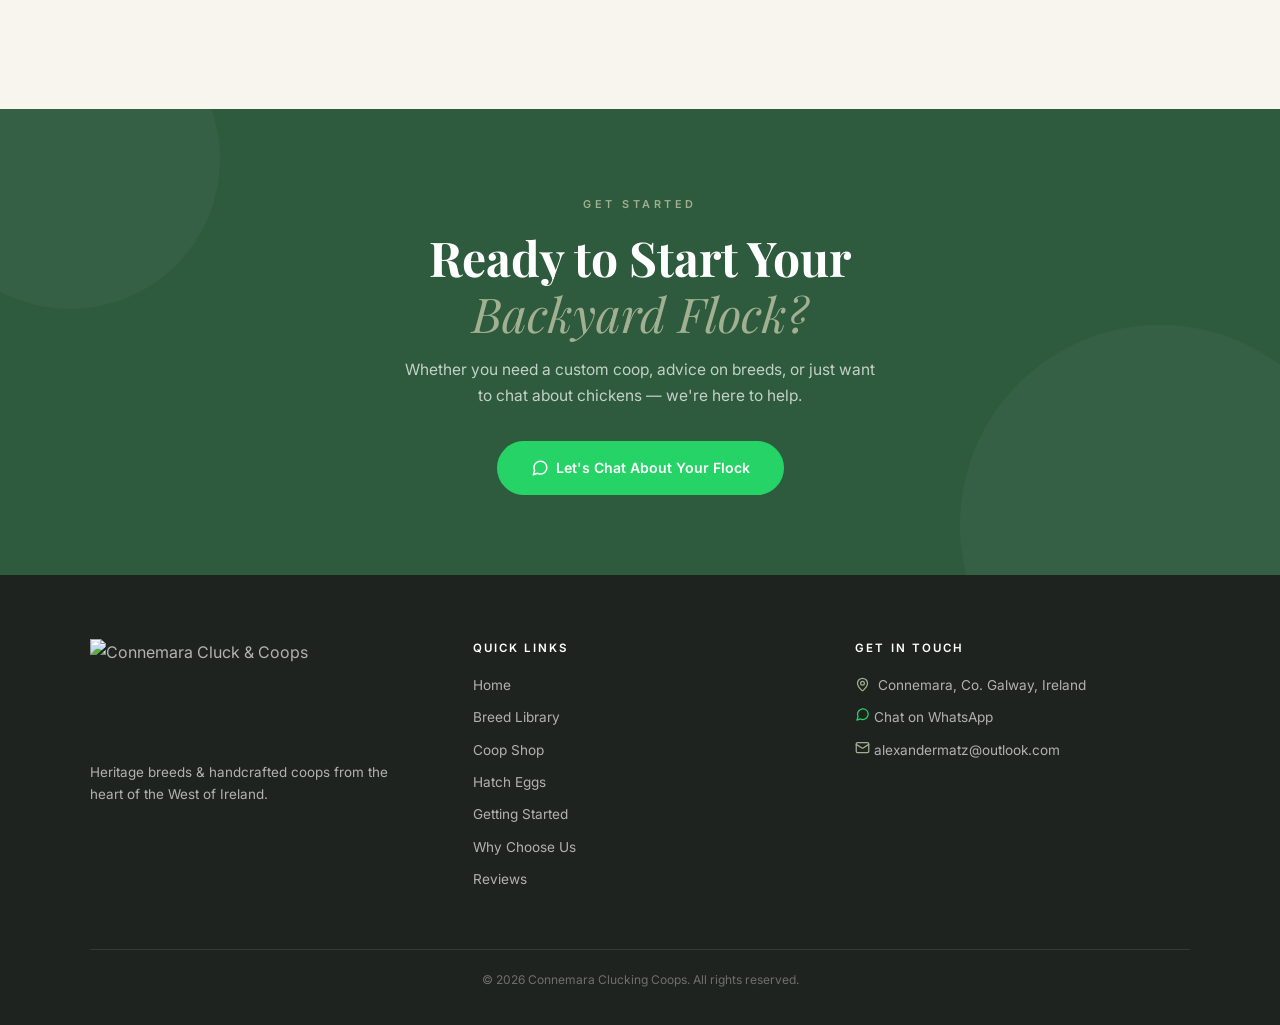
==== commit ab7a133e: "Add Hatch Eggs page with photos and quote request, update all nav and footer links Co-authored-by: a" ====
--- a/index.html
+++ b/index.html
@@ -25,6 +25,7 @@
       <a href="index.html">Home</a>
       <a href="breeds.html">Breeds</a>
       <a href="coops.html">Coops</a>
+      <a href="hatch-eggs.html">Hatch Eggs</a>
       <a href="getting-started.html">Getting Started</a>
       <a href="why-choose-us.html">Why Choose Us</a>
       <a href="reviews.html">Reviews</a>
@@ -56,6 +57,7 @@
     <a href="index.html">Home</a>
     <a href="breeds.html">Breeds</a>
     <a href="coops.html">Coops</a>
+    <a href="hatch-eggs.html">Hatch Eggs</a>
     <a href="getting-started.html">Getting Started</a>
     <a href="why-choose-us.html">Why Choose Us</a>
     <a href="reviews.html">Reviews</a>
@@ -218,6 +220,7 @@
         <a href="index.html">Home</a>
         <a href="breeds.html">Breed Library</a>
         <a href="coops.html">Coop Shop</a>
+        <a href="hatch-eggs.html">Hatch Eggs</a>
         <a href="getting-started.html">Getting Started</a>
         <a href="why-choose-us.html">Why Choose Us</a>
         <a href="reviews.html">Reviews</a>
--- a/css/style.css
+++ b/css/style.css
@@ -1161,3 +1161,39 @@
 }
 .gs-faq-item p a { color: var(--green); text-decoration: underline; }
 .gs-faq-item p a:hover { color: var(--green-dark); }
+
+/* ── Hatch Eggs page ──────────────────────────────────────────── */
+.hatch-photos {
+  display: grid;
+  grid-template-columns: 1fr;
+  gap: 32px;
+  max-width: 1080px;
+  margin: 56px auto 0;
+  padding: 0 24px 56px;
+}
+@media (min-width: 700px) {
+  .hatch-photos { grid-template-columns: 1fr 1fr; }
+}
+.hatch-photo {
+  margin: 0;
+  border-radius: 16px;
+  overflow: hidden;
+  box-shadow: 0 4px 24px rgba(0,0,0,0.10);
+}
+.hatch-photo img {
+  width: 100%;
+  height: 320px;
+  object-fit: cover;
+  display: block;
+}
+@media (min-width: 700px) {
+  .hatch-photo img { height: 380px; }
+}
+.hatch-photo figcaption {
+  background: #fff;
+  padding: 16px 20px;
+  font-size: 0.88rem;
+  color: var(--muted);
+  line-height: 1.6;
+  border-top: 1px solid var(--cream-dark);
+}
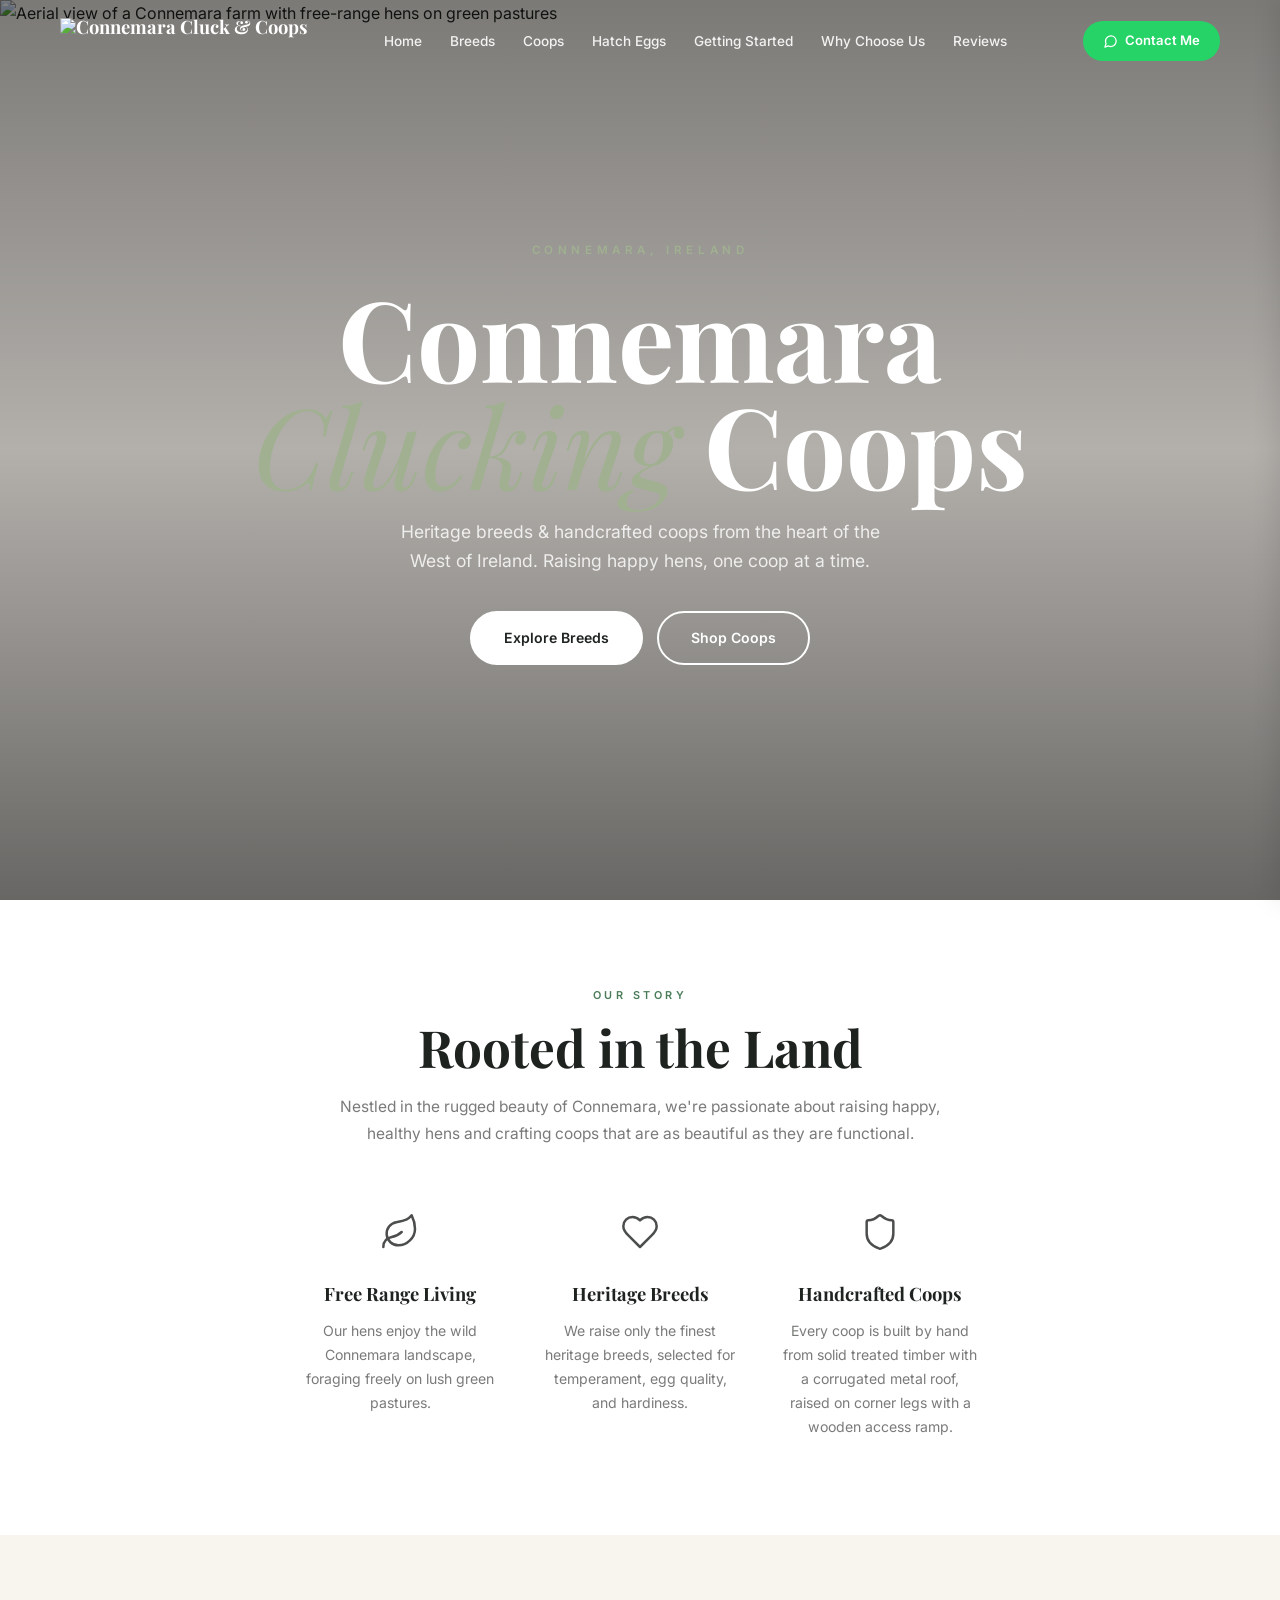
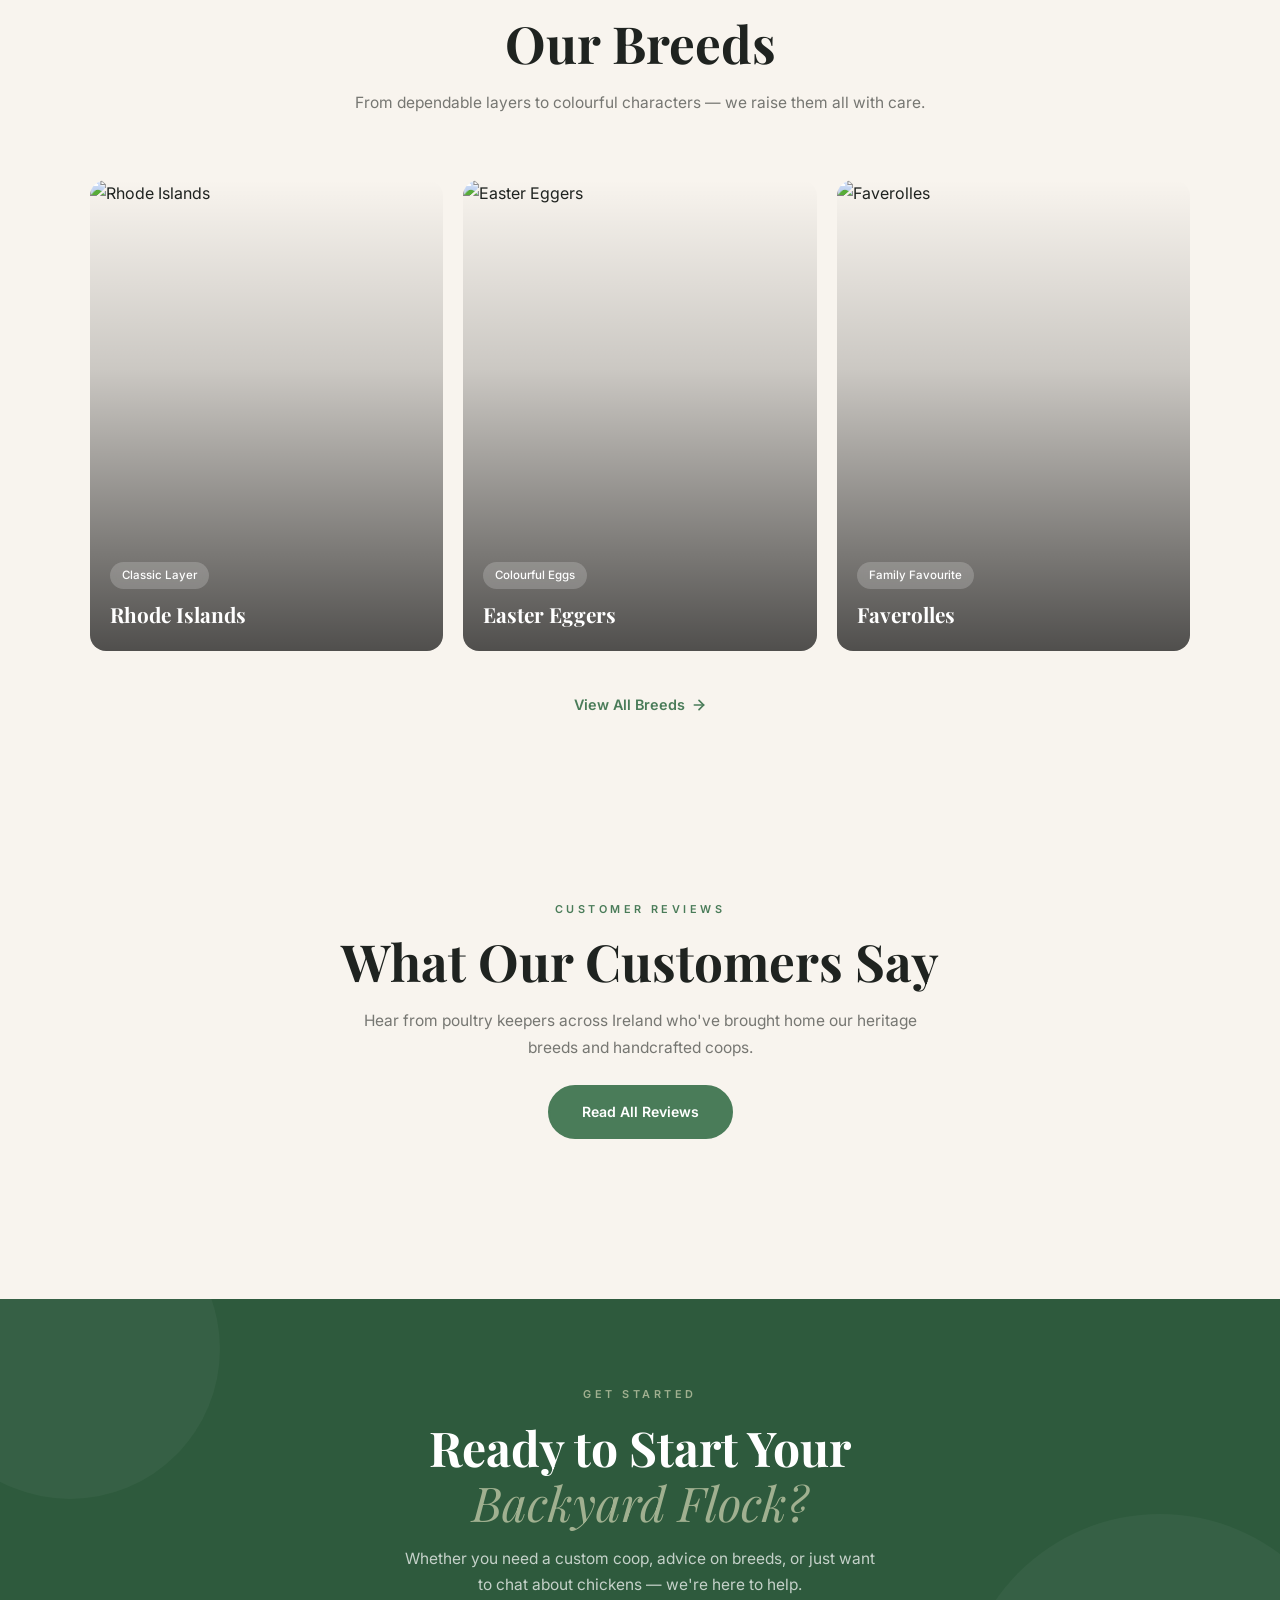
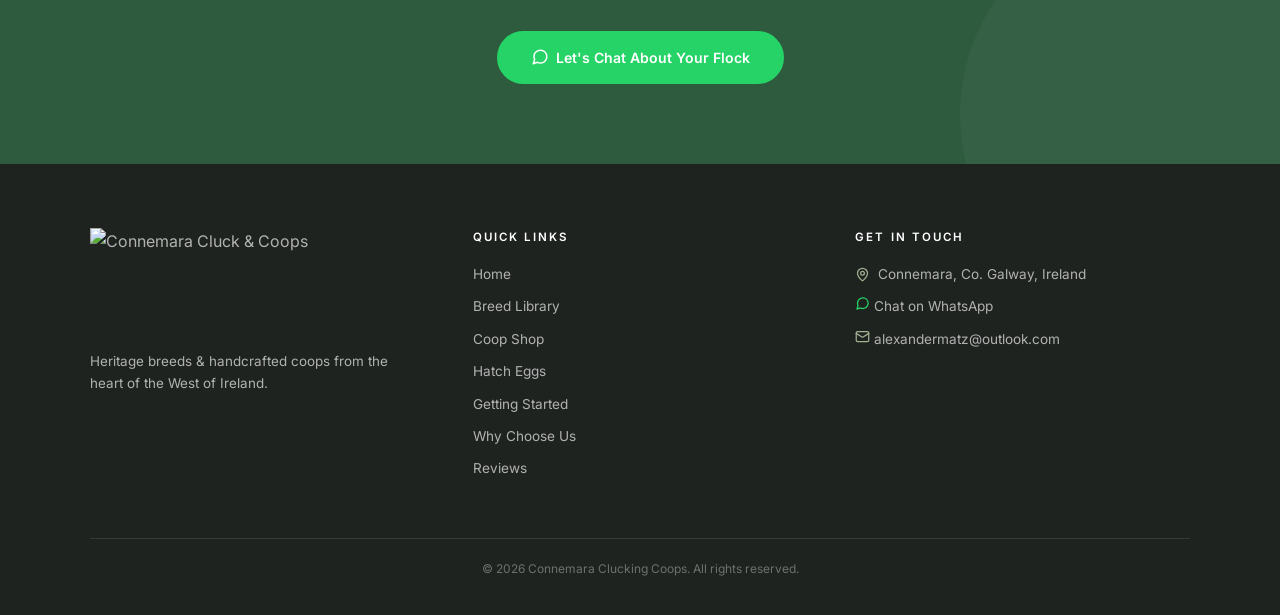
==== commit 8a2331f4: "Remove Alexander Matz founder section from homepage Agent-Logs-Url: https://github.com/alexandermatz" ====
--- a/index.html
+++ b/index.html
@@ -127,16 +127,6 @@
     </div>
   </section>
 
-  <!-- FOUNDER -->
-  <section class="founder" id="founder">
-    <div class="founder-inner reveal">
-      <p class="section-eyebrow">The Person Behind the Passion</p>
-      <p class="founder-name">Alexander Matz</p>
-      <p class="founder-title">Founder &amp; Head Keeper</p>
-      <p class="founder-bio">Born and raised in the wild beauty of Connemara, Alexander has spent years perfecting the craft of raising heritage hens and building coops that stand up to the West of Ireland weather. What started as a small backyard flock grew into a passion for sharing quality birds and handcrafted coops with fellow poultry keepers across Ireland.</p>
-    </div>
-  </section>
-
   <!-- BREED PREVIEW -->
   <section class="breed-preview">
     <div class="story-header reveal" style="text-align:center">
--- a/css/style.css
+++ b/css/style.css
@@ -597,20 +597,125 @@
   padding: 130px 24px 60px;
   text-align: center;
 }
+
+.breeds-layout {
+  display: grid;
+  grid-template-columns: 1fr;
+  gap: 32px;
+  max-width: 1400px;
+  margin: 0 auto;
+  padding: 0 24px 80px;
+  align-items: start;
+}
+@media (min-width: 1024px) {
+  .breeds-layout { grid-template-columns: 1fr 300px; }
+}
+
 .breeds-grid {
-  padding: 0 24px 80px;
   display: grid;
   grid-template-columns: 1fr;
   gap: 24px;
-  max-width: 1200px;
-  margin: 0 auto;
 }
 @media (min-width: 560px) {
   .breeds-grid { grid-template-columns: repeat(2, 1fr); }
 }
-@media (min-width: 900px) {
-  .breeds-grid { grid-template-columns: repeat(3, 1fr); }
-}
+@media (min-width: 1024px) {
+  .breeds-grid { grid-template-columns: repeat(2, 1fr); }
+}
+
+/* ── Breeds sidebar ───────────────────────────────────────────── */
+.breeds-sidebar {
+  display: flex;
+  flex-direction: column;
+  gap: 24px;
+  position: sticky;
+  top: 90px;
+}
+
+.sidebar-card {
+  background: #fff;
+  border: 1px solid var(--cream-dark);
+  border-radius: 16px;
+  overflow: hidden;
+}
+
+.sidebar-card-header {
+  background: var(--green);
+  padding: 20px 24px 16px;
+  color: #fff;
+}
+.sidebar-card-header .sidebar-card-eyebrow {
+  font-size: 0.68rem;
+  font-weight: 600;
+  letter-spacing: 0.09em;
+  text-transform: uppercase;
+  color: rgba(255,255,255,0.75);
+  margin-bottom: 6px;
+}
+.sidebar-card-header h3 {
+  font-family: 'Playfair Display', Georgia, serif;
+  font-size: 1.35rem;
+  font-weight: 700;
+  line-height: 1.3;
+}
+.sidebar-card-header .sidebar-free-badge {
+  display: inline-block;
+  margin-top: 10px;
+  background: rgba(255,255,255,0.2);
+  border: 1px solid rgba(255,255,255,0.4);
+  border-radius: 999px;
+  font-size: 0.72rem;
+  font-weight: 700;
+  letter-spacing: 0.06em;
+  text-transform: uppercase;
+  padding: 3px 12px;
+  color: #fff;
+}
+
+.sidebar-card-body {
+  padding: 20px 24px 24px;
+}
+.sidebar-card-body p {
+  font-size: 0.88rem;
+  color: var(--muted);
+  line-height: 1.65;
+  margin-bottom: 16px;
+}
+.sidebar-card-body p:last-of-type { margin-bottom: 20px; }
+
+.rooster-gallery {
+  display: grid;
+  grid-template-columns: repeat(3, 1fr);
+  gap: 8px;
+  margin-bottom: 16px;
+}
+
+.rooster-gallery-img {
+  width: 100%;
+  aspect-ratio: 3/4;
+  object-fit: cover;
+  border-radius: 8px;
+}
+
+.btn-sidebar-quote {
+  display: flex;
+  align-items: center;
+  justify-content: center;
+  gap: 8px;
+  width: 100%;
+  padding: 12px 18px;
+  background: #25D366;
+  color: #fff;
+  border-radius: 10px;
+  font-size: 0.88rem;
+  font-weight: 600;
+  border: 2px solid #25D366;
+  transition: background 0.2s, border-color 0.2s;
+  cursor: pointer;
+  text-decoration: none;
+}
+.btn-sidebar-quote:hover { background: #1da851; border-color: #1da851; color: #fff; }
+.btn-sidebar-quote svg { flex-shrink: 0; }
 
 .breed-card {
   background: #fff;
